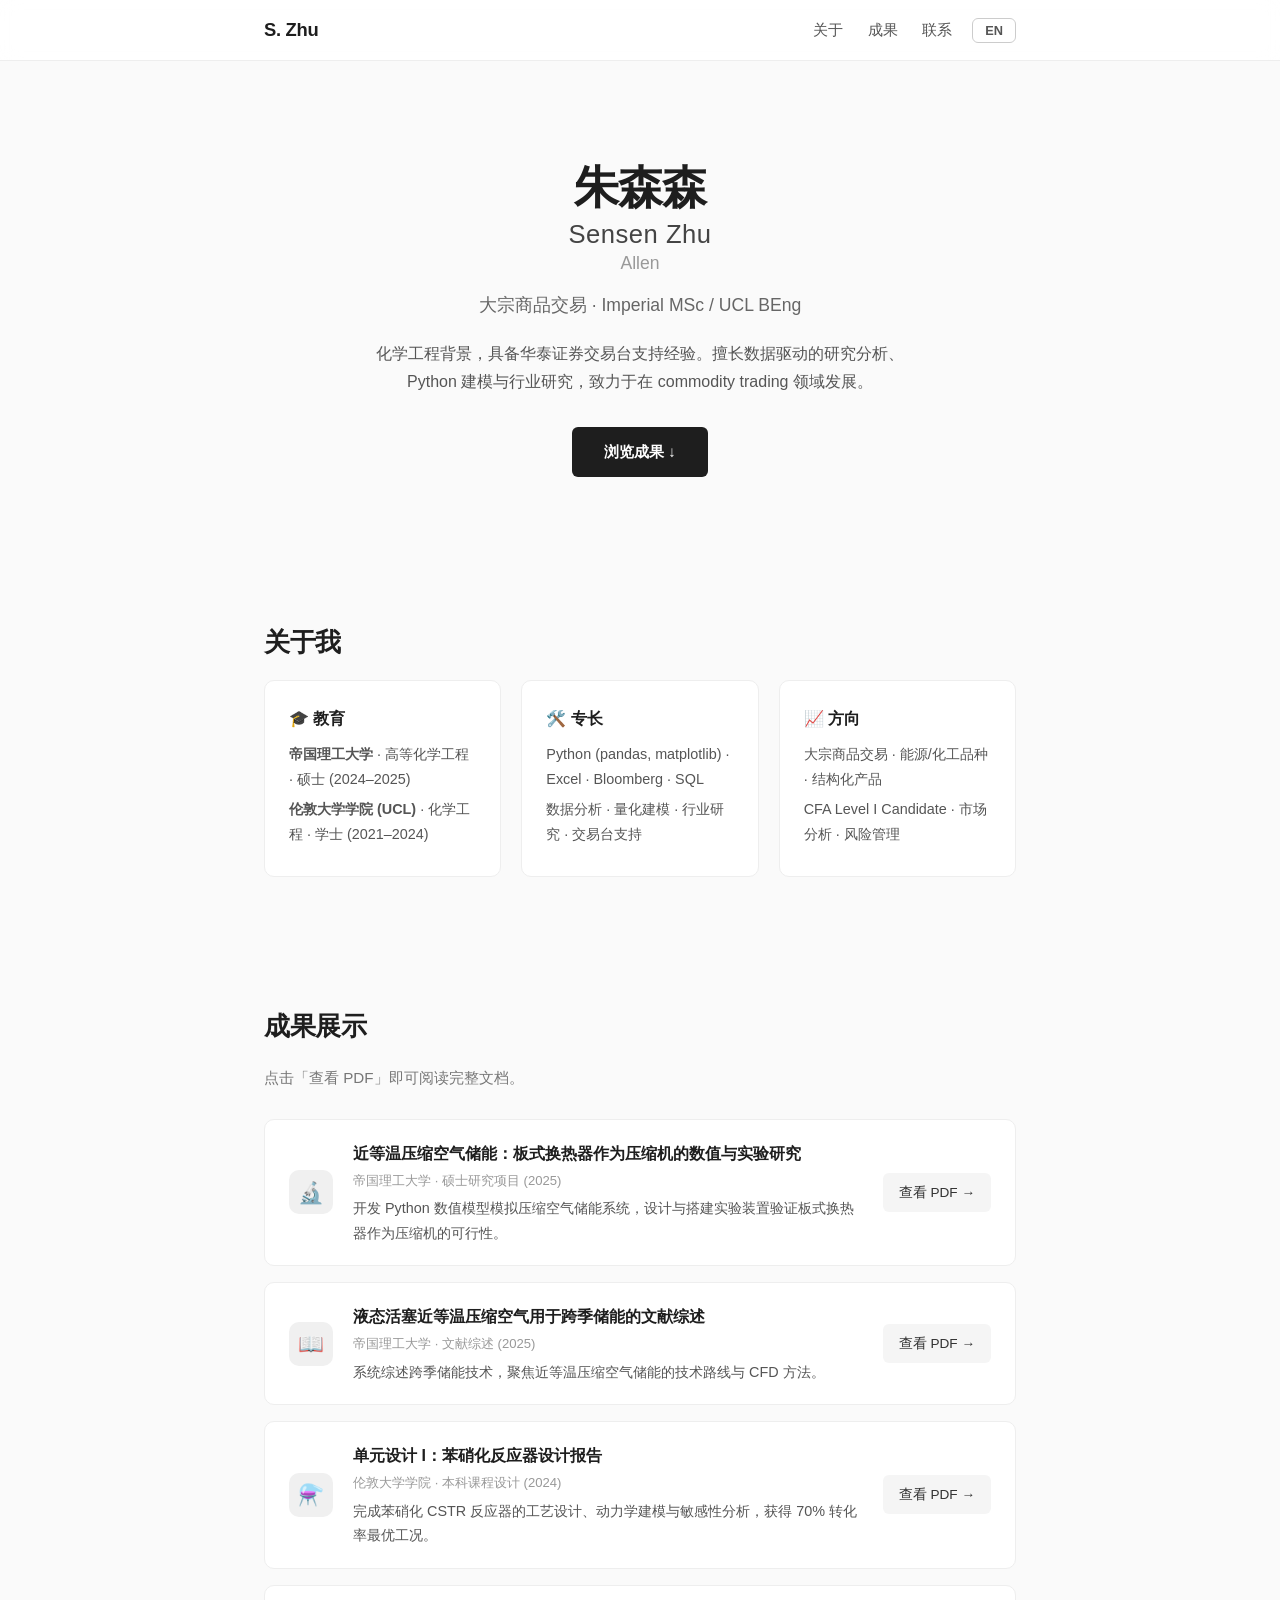
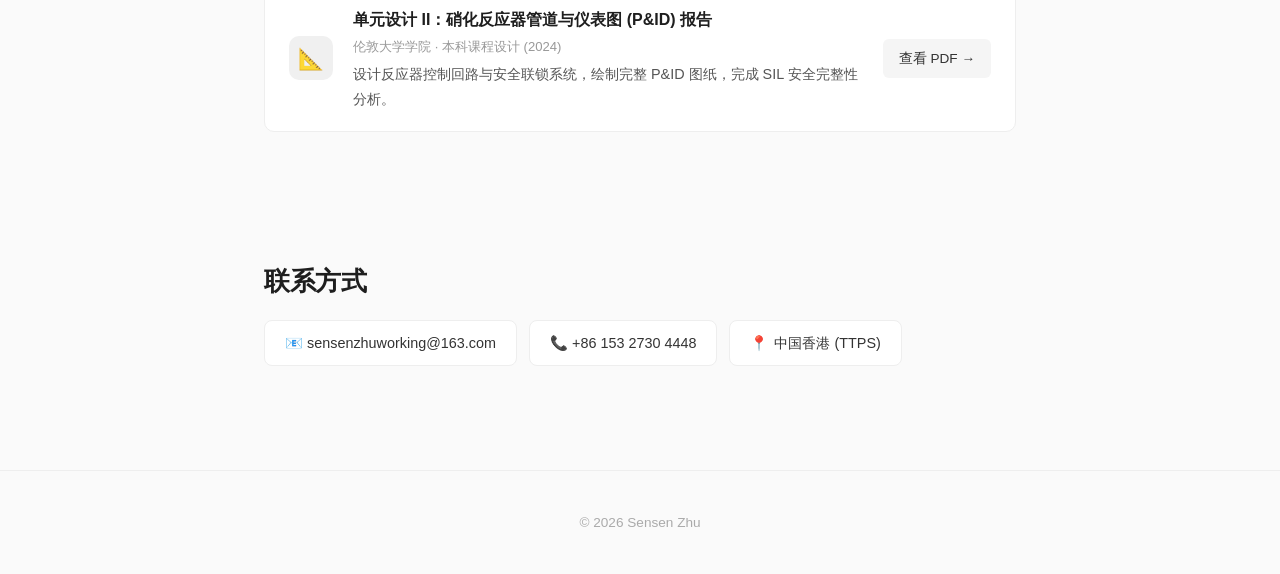
==== index.html @ 8068565d "Add files via upload" ====
<!DOCTYPE html>
<html lang="zh-CN">
<head>
    <meta charset="UTF-8">
    <meta name="viewport" content="width=device-width, initial-scale=1.0">
    <title>朱森森 · Sensen Zhu · Allen</title>
    <link rel="stylesheet" href="css/style.css">
</head>
<body>

    <!-- ====== Header ====== -->
    <header>
        <div class="container header-inner">
            <span class="logo">S. Zhu</span>
            <div class="header-right">
                <nav>
                    <a href="#about" data-i18n="nav.about">关于</a>
                    <a href="#works" data-i18n="nav.works">成果</a>
                    <a href="#contact" data-i18n="nav.contact">联系</a>
                </nav>
                <button id="lang-toggle" class="lang-btn">EN</button>
            </div>
        </div>
    </header>

    <main class="container">

        <!-- ====== Hero ====== -->
        <section class="hero">
            <div class="hero-text">
                <h1 class="hero-name">
                    <span class="name-zh">朱森森</span>
                    <span class="name-en">Sensen Zhu</span>
                    <span class="name-alt">Allen</span>
                </h1>
                <p class="subtitle" data-i18n="hero.subtitle">大宗商品交易 · Imperial MSc / UCL BEng</p>
                <p class="desc" data-i18n="hero.desc">
                    化学工程背景，具备华泰证券交易台支持经验。擅长数据分析、Python 建模与行业研究，
                    致力于在 commodity trading 领域发展。
                </p>
                <a href="#works" class="btn" data-i18n="hero.cta">浏览成果 ↓</a>
            </div>
        </section>

        <!-- ====== About ====== -->
        <section id="about" class="section">
            <h2 data-i18n="about.title">关于我</h2>
            <div class="about-grid">
                <div class="about-card">
                    <h3>🎓 <span data-i18n="about.edu.title">教育</span></h3>
                    <p data-i18n="about.edu.msc"><strong>帝国理工大学</strong> · 高等化学工程 · 硕士 (2024–2025)</p>
                    <p data-i18n="about.edu.beng"><strong>伦敦大学学院 (UCL)</strong> · 化学工程 · 学士 (2021–2024)</p>
                </div>
                <div class="about-card">
                    <h3>🛠️ <span data-i18n="about.skills.title">专长</span></h3>
                    <p data-i18n="about.skills.tech">Python · MATLAB · ASPEN · gPROMS · CFD</p>
                    <p data-i18n="about.skills.field">化工流程建模 · 储能系统 · 工艺优化 · 数据分析</p>
                </div>
                <div class="about-card">
                    <h3>📈 <span data-i18n="about.interests.title">方向</span></h3>
                    <p data-i18n="about.interests.eng">过程工程 · 能源系统 · 技术经济分析</p>
                    <p data-i18n="about.interests.fin">CFA Level I Candidate · 行业研究与估值</p>
                </div>
            </div>
        </section>

        <!-- ====== Works ====== -->
        <section id="works" class="section">
            <h2 data-i18n="works.title">成果展示</h2>
            <p class="section-desc" data-i18n="works.desc">点击「查看 PDF」即可阅读完整文档。</p>
            <div class="works-list" id="works-list"></div>
        </section>

        <!-- ====== Contact ====== -->
        <section id="contact" class="section">
            <h2 data-i18n="contact.title">联系方式</h2>
            <div class="contact-links">
                <a href="mailto:sensenzhuworking@163.com" class="contact-item">📧 sensenzhuworking@163.com</a>
                <a href="tel:+8615327304448" class="contact-item">📞 +86 153 2730 4448</a>
                <a href="#" class="contact-item">📍 <span data-i18n="contact.location">中国香港 (TTPS)</span></a>
            </div>
        </section>

    </main>

    <footer>
        <div class="container">
            <p>&copy; 2026 Sensen Zhu</p>
        </div>
    </footer>

    <script src="js/i18n.js"></script>
    <script src="js/data.js"></script>
</body>
</html>
---- css/style.css ----
/* ====== Reset & Base ====== */
*, *::before, *::after {
    margin: 0;
    padding: 0;
    box-sizing: border-box;
}

html {
    scroll-behavior: smooth;
}

body {
    font-family: -apple-system, BlinkMacSystemFont, "Segoe UI", Roboto, "Helvetica Neue", Arial, "Noto Sans SC", sans-serif;
    color: #1e1e1e;
    background: #fafafa;
    line-height: 1.7;
}

.container {
    max-width: 800px;
    margin: 0 auto;
    padding: 0 24px;
}

/* ====== Header ====== */
header {
    position: sticky;
    top: 0;
    z-index: 100;
    background: rgba(255,255,255,0.85);
    backdrop-filter: blur(10px);
    -webkit-backdrop-filter: blur(10px);
    border-bottom: 1px solid #eee;
}

.header-inner {
    display: flex;
    align-items: center;
    justify-content: space-between;
    height: 60px;
}

.logo {
    font-weight: 700;
    font-size: 1.15rem;
    letter-spacing: -0.3px;
}

.header-right {
    display: flex;
    align-items: center;
    gap: 20px;
}

nav a {
    text-decoration: none;
    color: #555;
    font-size: 0.95rem;
    transition: color 0.2s;
}

nav a + a {
    margin-left: 20px;
}

nav a:hover {
    color: #000;
}

/* ====== Lang Toggle ====== */
.lang-btn {
    background: none;
    border: 1.5px solid #ccc;
    border-radius: 6px;
    padding: 4px 12px;
    font-size: 0.8rem;
    font-weight: 600;
    color: #555;
    cursor: pointer;
    transition: all 0.2s;
    font-family: inherit;
}

.lang-btn:hover {
    border-color: #888;
    color: #000;
    background: #f0f0f0;
}

/* ====== Hero ====== */
.hero {
    padding: 100px 0 80px;
    text-align: center;
}

.hero-name {
    display: flex;
    flex-direction: column;
    align-items: center;
    gap: 4px;
    margin-bottom: 16px;
}

.name-zh {
    font-size: 2.8rem;
    font-weight: 800;
    letter-spacing: -1px;
    line-height: 1.2;
}

.name-en {
    font-size: 1.6rem;
    font-weight: 500;
    color: #444;
    letter-spacing: 0.5px;
    line-height: 1.2;
}

.name-alt {
    font-size: 1.1rem;
    font-weight: 400;
    color: #999;
    line-height: 1.2;
}

.hero .subtitle {
    font-size: 1.1rem;
    color: #666;
    margin-bottom: 20px;
}

.hero .desc {
    max-width: 540px;
    margin: 0 auto 32px;
    color: #555;
    font-size: 1rem;
}

.btn {
    display: inline-block;
    padding: 12px 32px;
    background: #1e1e1e;
    color: #fff;
    text-decoration: none;
    border-radius: 6px;
    font-weight: 600;
    font-size: 0.95rem;
    transition: background 0.2s, transform 0.15s;
}

.btn:hover {
    background: #333;
    transform: translateY(-2px);
}

/* ====== Section ====== */
.section {
    padding: 64px 0;
}

.section h2 {
    font-size: 1.6rem;
    font-weight: 700;
    margin-bottom: 16px;
    letter-spacing: -0.5px;
}

.section-desc {
    color: #777;
    font-size: 0.95rem;
    margin-bottom: 28px;
}

/* ====== About Grid ====== */
.about-grid {
    display: grid;
    grid-template-columns: 1fr 1fr 1fr;
    gap: 20px;
}

.about-card {
    background: #fff;
    border: 1px solid #eee;
    border-radius: 10px;
    padding: 24px;
    transition: box-shadow 0.2s;
}

.about-card:hover {
    box-shadow: 0 4px 20px rgba(0,0,0,0.06);
}

.about-card h3 {
    font-size: 1rem;
    margin-bottom: 10px;
}

.about-card p {
    font-size: 0.9rem;
    color: #555;
    margin-bottom: 6px;
}

/* ====== Works List ====== */
.works-list {
    display: flex;
    flex-direction: column;
    gap: 16px;
}

.work-item {
    display: flex;
    align-items: center;
    gap: 20px;
    background: #fff;
    border: 1px solid #eee;
    border-radius: 10px;
    padding: 20px 24px;
    transition: box-shadow 0.2s;
}

.work-item:hover {
    box-shadow: 0 4px 20px rgba(0,0,0,0.06);
}

.work-icon {
    flex-shrink: 0;
    width: 44px;
    height: 44px;
    background: #f0f0f0;
    border-radius: 10px;
    display: flex;
    align-items: center;
    justify-content: center;
    font-size: 1.3rem;
}

.work-body {
    flex: 1;
    min-width: 0;
}

.work-body h3 {
    font-size: 1rem;
    font-weight: 600;
    margin-bottom: 3px;
}

.work-body .work-meta {
    font-size: 0.82rem;
    color: #999;
}

.work-body .work-desc {
    font-size: 0.9rem;
    color: #555;
    margin-top: 4px;
}

.work-link {
    flex-shrink: 0;
    padding: 8px 16px;
    background: #f5f5f5;
    border-radius: 6px;
    text-decoration: none;
    font-size: 0.85rem;
    font-weight: 500;
    color: #333;
    transition: background 0.2s;
}

.work-link:hover {
    background: #e0e0e0;
}

/* ====== Contact ====== */
.contact-links {
    display: flex;
    flex-wrap: wrap;
    gap: 12px;
}

.contact-item {
    display: inline-flex;
    align-items: center;
    gap: 6px;
    padding: 10px 20px;
    background: #fff;
    border: 1px solid #eee;
    border-radius: 8px;
    text-decoration: none;
    color: #333;
    font-size: 0.9rem;
    transition: box-shadow 0.2s;
}

.contact-item:hover {
    box-shadow: 0 4px 12px rgba(0,0,0,0.06);
}

/* ====== Footer ====== */
footer {
    text-align: center;
    padding: 40px 0;
    color: #aaa;
    font-size: 0.85rem;
    border-top: 1px solid #eee;
    margin-top: 40px;
}

/* ====== Responsive ====== */
@media (max-width: 640px) {
    .name-zh { font-size: 2rem; }
    .name-en { font-size: 1.3rem; }
    .about-grid { grid-template-columns: 1fr; }
    .work-item { flex-wrap: wrap; }
    .work-link { width: 100%; text-align: center; }
    nav a { font-size: 0.85rem; }
    nav a + a { margin-left: 12px; }
    .header-right { gap: 10px; }
}
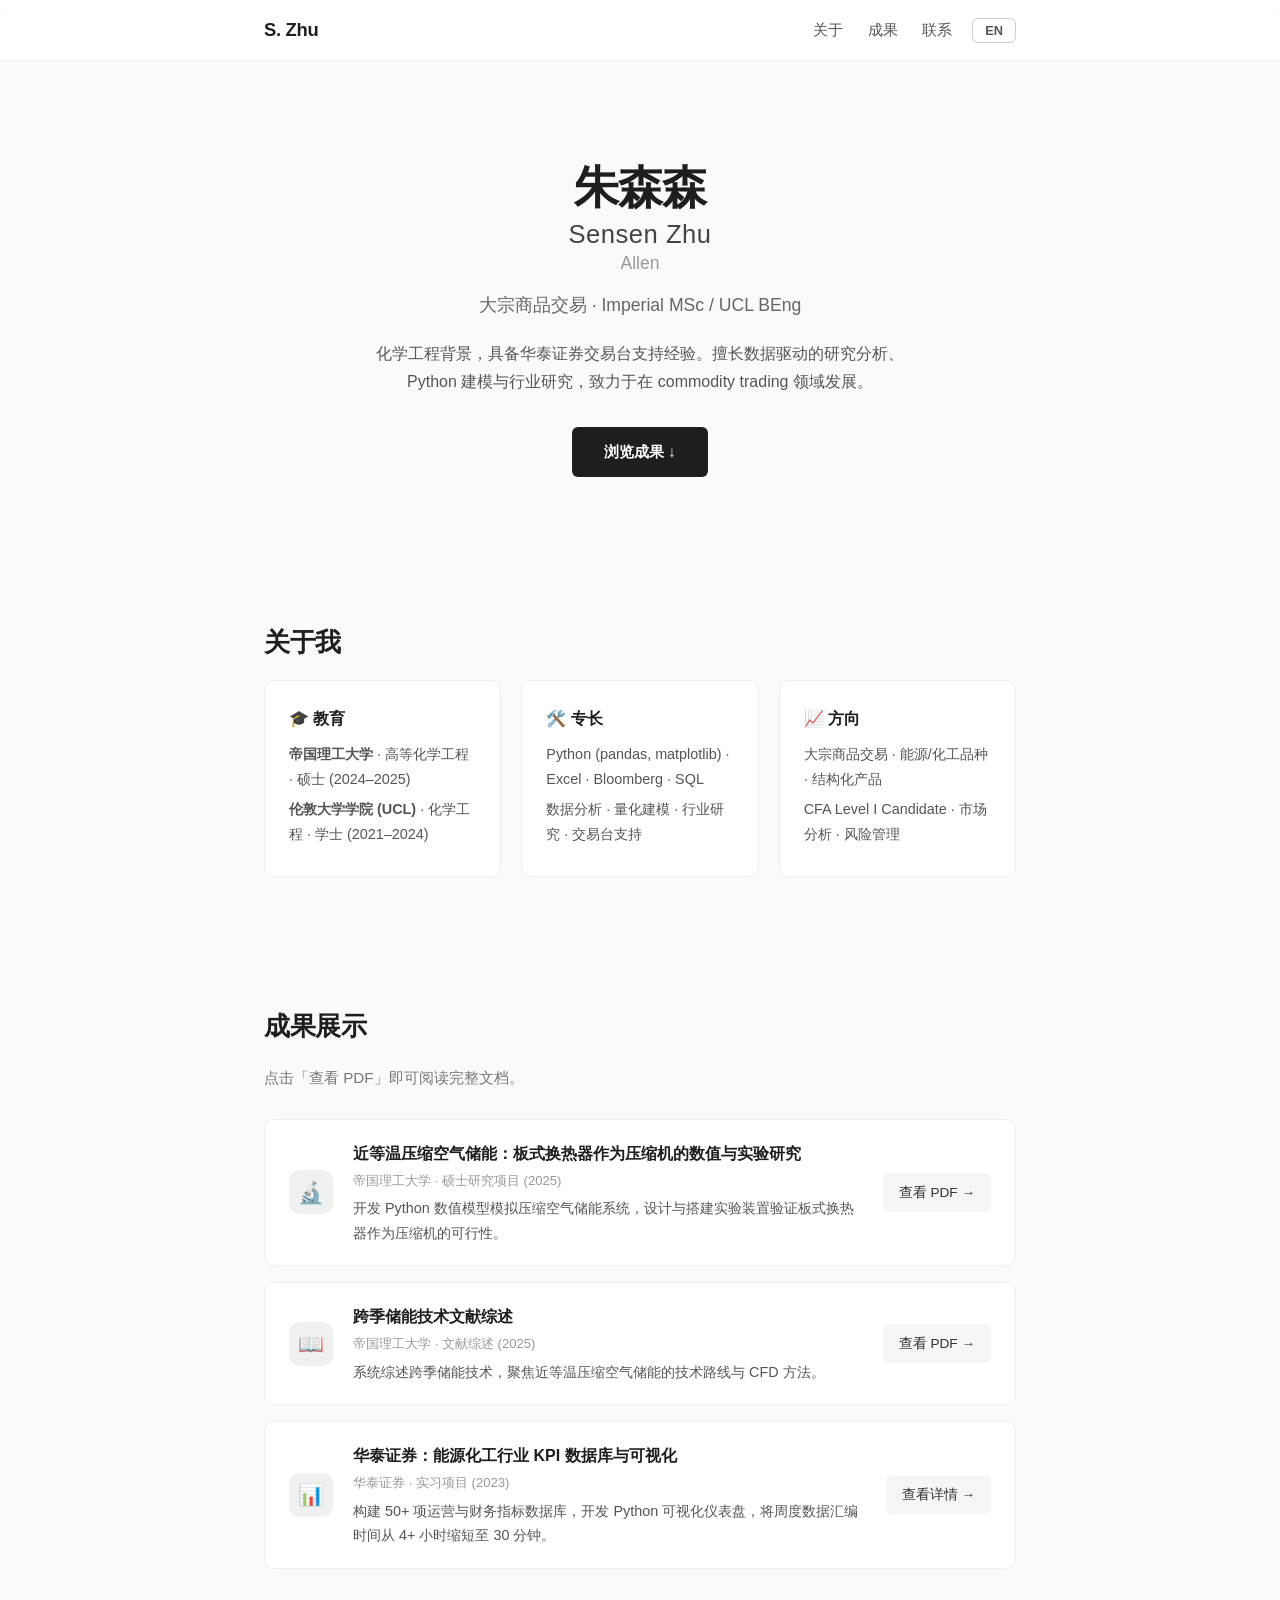
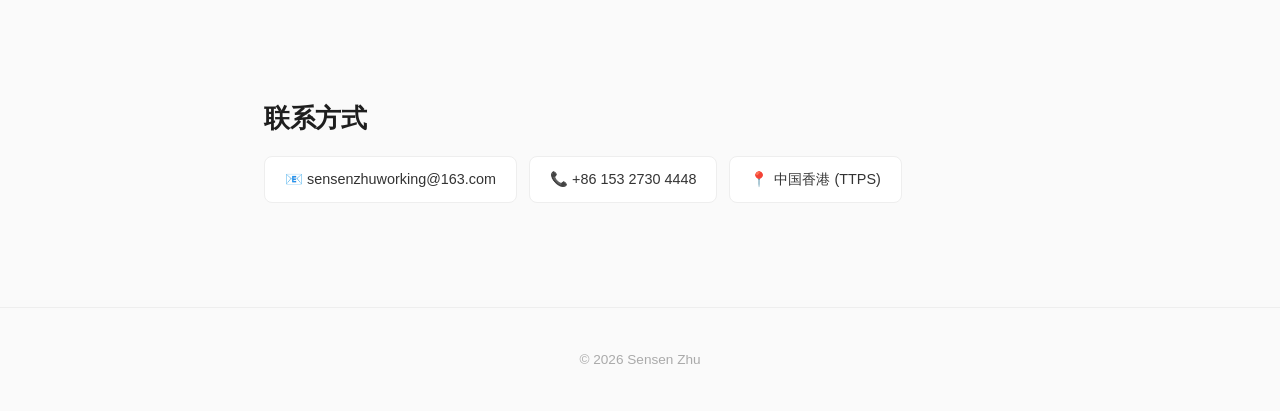
==== commit 881aa6d5: "Add files via upload" ====
--- a/index.html
+++ b/index.html
@@ -89,6 +89,7 @@
         </div>
     </footer>
 
+    <script src="js/config.js"></script>
     <script src="js/i18n.js"></script>
     <script src="js/data.js"></script>
 </body>
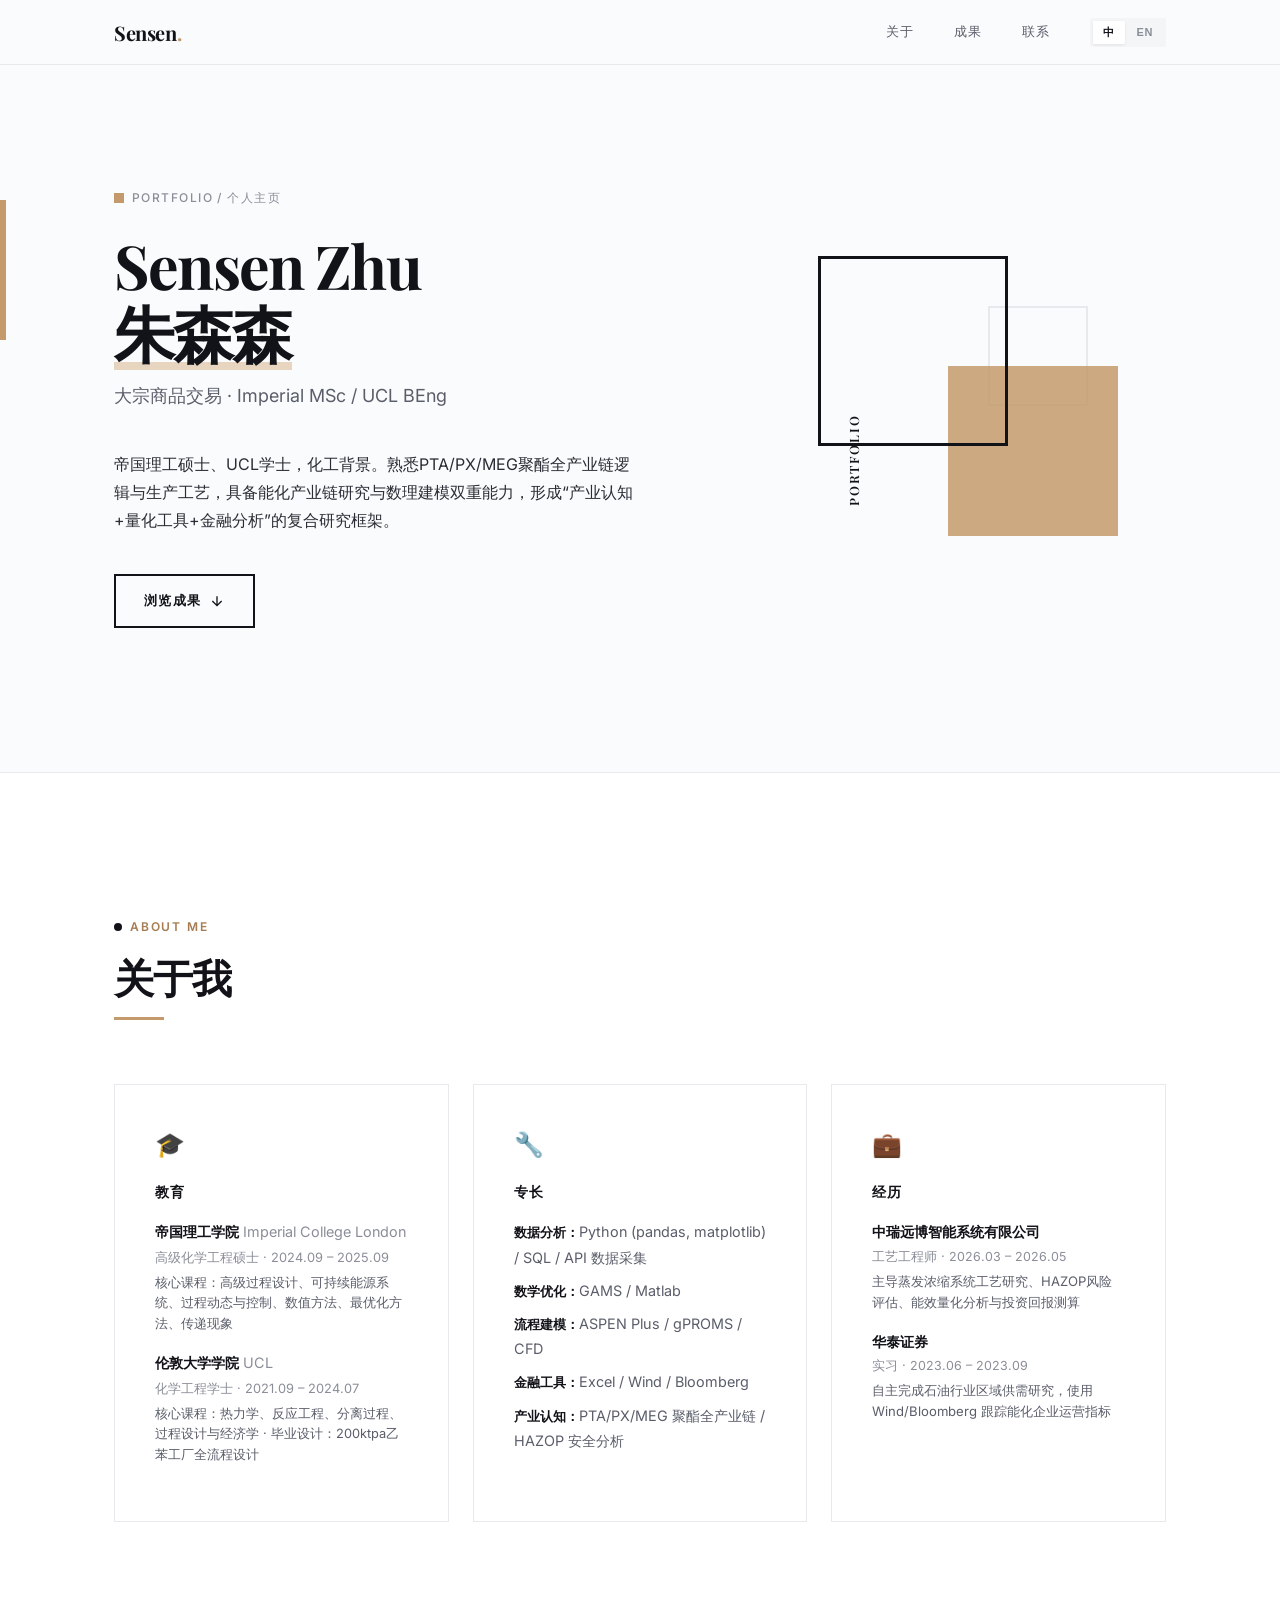
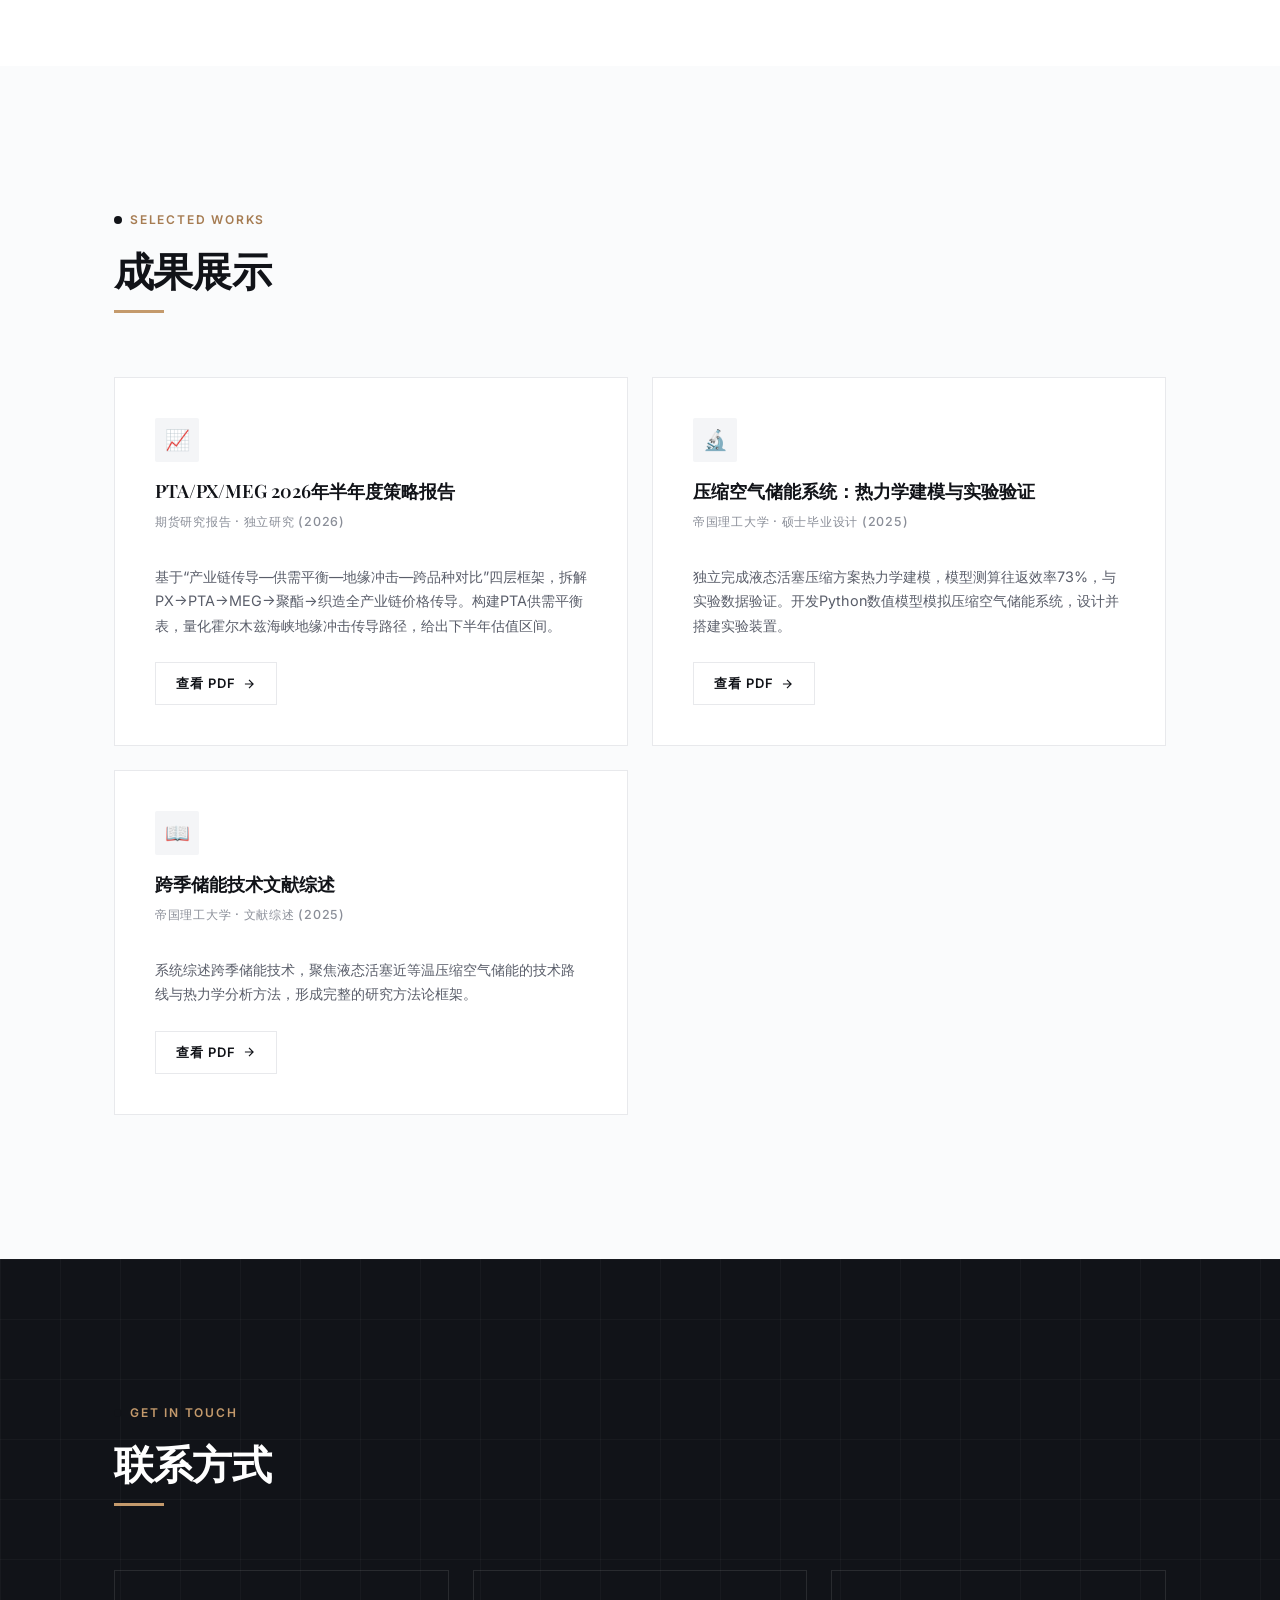
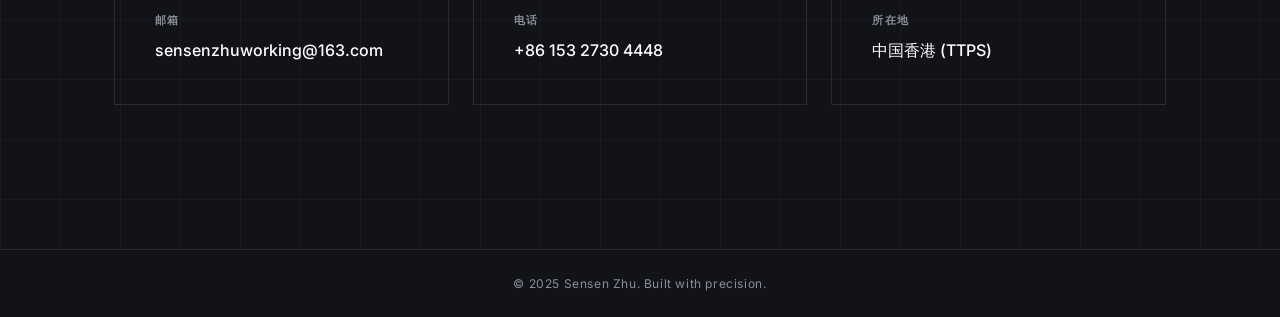
==== commit b4397219: "Add files via upload" ====
--- a/index.html
+++ b/index.html
@@ -1,96 +1,1379 @@
 <!DOCTYPE html>
 <html lang="zh-CN">
 <head>
-    <meta charset="UTF-8">
-    <meta name="viewport" content="width=device-width, initial-scale=1.0">
-    <title>朱森森 · Sensen Zhu · Allen</title>
-    <link rel="stylesheet" href="css/style.css">
+  <meta charset="UTF-8">
+  <meta name="viewport" content="width=device-width, initial-scale=1.0">
+  <title>Sensen Zhu — Personal Portfolio</title>
+  <link rel="preconnect" href="https://fonts.googleapis.com">
+  <link href="https://fonts.googleapis.com/css2?family=Inter:wght@300;400;500;600;700&family=Playfair+Display:wght@600;700&display=swap" rel="stylesheet">
+  <style>
+    /* ============================================
+       BAUHAUS DESIGN SYSTEM
+       ============================================ */
+    :root {
+      --ink:        #111318;
+      --ink-soft:   #2a2d35;
+      --ink-muted:  #5a5e6a;
+      --stone:      #8a8e98;
+      --mist:       #e8e9ec;
+      --cloud:      #f4f5f7;
+      --paper:      #fafbfc;
+      --white:      #ffffff;
+      --accent:     #c49a6c;
+      --accent-dark:#a67c52;
+      --accent-light:#e8d5c0;
+      --success:    #4a7c59;
+
+      --font-body:  'Inter', -apple-system, BlinkMacSystemFont, sans-serif;
+      --font-display: 'Playfair Display', Georgia, serif;
+
+      --space-xs:   0.5rem;
+      --space-sm:   1rem;
+      --space-md:   1.5rem;
+      --space-lg:   2.5rem;
+      --space-xl:   4rem;
+      --space-2xl:  6rem;
+      --space-3xl:  9rem;
+
+      --radius:     2px;
+      --radius-sm:  1px;
+      --max-width:  1100px;
+    }
+
+    * { margin: 0; padding: 0; box-sizing: border-box; }
+
+    html {
+      scroll-behavior: smooth;
+      font-size: 16px;
+    }
+
+    body {
+      font-family: var(--font-body);
+      background: var(--paper);
+      color: var(--ink);
+      line-height: 1.65;
+      -webkit-font-smoothing: antialiased;
+      overflow-x: hidden;
+    }
+
+    ::selection {
+      background: var(--accent-light);
+      color: var(--ink);
+    }
+
+    .geo-square {
+      width: 10px; height: 10px;
+      background: var(--accent);
+      display: inline-block;
+    }
+    .geo-circle {
+      width: 8px; height: 8px;
+      border-radius: 50%;
+      background: var(--ink);
+      display: inline-block;
+    }
+
+    .container {
+      max-width: var(--max-width);
+      margin: 0 auto;
+      padding: 0 var(--space-md);
+    }
+
+    /* ============================================
+       HEADER / NAV
+       ============================================ */
+    header {
+      position: fixed;
+      top: 0; left: 0; right: 0;
+      z-index: 1000;
+      background: rgba(250, 251, 252, 0.92);
+      backdrop-filter: blur(12px);
+      -webkit-backdrop-filter: blur(12px);
+      border-bottom: 1px solid var(--mist);
+      transition: all 0.3s ease;
+    }
+
+    .nav-inner {
+      display: flex;
+      align-items: center;
+      justify-content: space-between;
+      height: 64px;
+    }
+
+    .nav-logo {
+      font-family: var(--font-display);
+      font-size: 1.25rem;
+      font-weight: 700;
+      color: var(--ink);
+      text-decoration: none;
+      letter-spacing: -0.02em;
+    }
+    .nav-logo span { color: var(--accent); }
+
+    .nav-links {
+      display: flex;
+      align-items: center;
+      gap: var(--space-lg);
+    }
+
+    .nav-link {
+      font-size: 0.8125rem;
+      font-weight: 500;
+      color: var(--ink-muted);
+      text-decoration: none;
+      text-transform: uppercase;
+      letter-spacing: 0.08em;
+      transition: color 0.2s;
+      position: relative;
+    }
+    .nav-link:hover { color: var(--ink); }
+    .nav-link::after {
+      content: '';
+      position: absolute;
+      bottom: -4px; left: 0;
+      width: 0; height: 2px;
+      background: var(--accent);
+      transition: width 0.25s ease;
+    }
+    .nav-link:hover::after { width: 100%; }
+
+    .lang-toggle {
+      display: flex;
+      gap: 2px;
+      background: var(--cloud);
+      padding: 3px;
+      border-radius: var(--radius);
+    }
+    .lang-btn {
+      font-size: 0.6875rem;
+      font-weight: 600;
+      padding: 4px 10px;
+      border: none;
+      background: transparent;
+      color: var(--stone);
+      cursor: pointer;
+      text-transform: uppercase;
+      letter-spacing: 0.05em;
+      transition: all 0.2s;
+      border-radius: var(--radius-sm);
+    }
+    .lang-btn.active {
+      background: var(--white);
+      color: var(--ink);
+      box-shadow: 0 1px 3px rgba(0,0,0,0.08);
+    }
+
+    /* ============================================
+       HERO
+       ============================================ */
+    .hero {
+      padding: calc(var(--space-3xl) + 40px) 0 var(--space-3xl);
+      position: relative;
+      overflow: hidden;
+    }
+    .hero-accent-bar {
+      position: absolute;
+      left: 0; top: 200px;
+      width: 6px; height: 140px;
+      background: var(--accent);
+    }
+    .hero-inner {
+      display: grid;
+      grid-template-columns: 1.2fr 0.8fr;
+      gap: var(--space-xl);
+      align-items: center;
+    }
+    .hero-left { position: relative; z-index: 2; }
+    .hero-tag {
+      display: inline-flex;
+      align-items: center;
+      gap: var(--space-xs);
+      font-size: 0.75rem;
+      font-weight: 500;
+      color: var(--stone);
+      text-transform: uppercase;
+      letter-spacing: 0.12em;
+      margin-bottom: var(--space-md);
+    }
+    .hero-name {
+      font-family: var(--font-display);
+      font-size: clamp(2.5rem, 5vw, 3.8rem);
+      font-weight: 700;
+      line-height: 1.1;
+      color: var(--ink);
+      margin-bottom: var(--space-sm);
+      letter-spacing: -0.03em;
+    }
+    .hero-name .accent-underline {
+      position: relative;
+      display: inline-block;
+    }
+    .hero-name .accent-underline::after {
+      content: '';
+      position: absolute;
+      bottom: 2px; left: 0;
+      width: 100%; height: 8px;
+      background: var(--accent-light);
+      z-index: -1;
+    }
+    .hero-name .name-cn {
+      display: inline;
+    }
+    .hero-name .name-cn.hidden {
+      display: none;
+    }
+    .hero-subtitle {
+      font-size: 1.125rem;
+      font-weight: 400;
+      color: var(--ink-muted);
+      margin-bottom: var(--space-lg);
+      line-height: 1.6;
+    }
+    .hero-desc {
+      font-size: 1rem;
+      color: var(--ink-soft);
+      max-width: 520px;
+      margin-bottom: var(--space-lg);
+      line-height: 1.75;
+    }
+    .hero-cta {
+      display: inline-flex;
+      align-items: center;
+      gap: var(--space-xs);
+      font-size: 0.8125rem;
+      font-weight: 600;
+      color: var(--ink);
+      text-decoration: none;
+      text-transform: uppercase;
+      letter-spacing: 0.1em;
+      padding: 14px 28px;
+      border: 2px solid var(--ink);
+      transition: all 0.25s ease;
+    }
+    .hero-cta:hover {
+      background: var(--ink);
+      color: var(--white);
+    }
+    .hero-cta svg {
+      width: 16px; height: 16px;
+      transition: transform 0.25s;
+    }
+    .hero-cta:hover svg { transform: translateY(3px); }
+
+    .hero-right {
+      position: relative;
+      display: flex;
+      justify-content: center;
+      align-items: center;
+    }
+    .hero-visual {
+      position: relative;
+      width: 300px; height: 300px;
+    }
+    .hero-visual .geo-box-1 {
+      position: absolute;
+      top: 0; left: 0;
+      width: 190px; height: 190px;
+      border: 3px solid var(--ink);
+      z-index: 2;
+    }
+    .hero-visual .geo-box-2 {
+      position: absolute;
+      bottom: 20px; right: 0;
+      width: 170px; height: 170px;
+      background: var(--accent);
+      opacity: 0.85;
+      z-index: 1;
+    }
+    .hero-visual .geo-box-3 {
+      position: absolute;
+      top: 50px; right: 30px;
+      width: 100px; height: 100px;
+      border: 2px solid var(--mist);
+      z-index: 0;
+    }
+    .hero-visual .geo-text {
+      position: absolute;
+      bottom: 50px; left: 25px;
+      font-family: var(--font-display);
+      font-size: 0.8rem;
+      font-weight: 600;
+      color: var(--ink);
+      text-transform: uppercase;
+      letter-spacing: 0.15em;
+      z-index: 3;
+      writing-mode: vertical-rl;
+      transform: rotate(180deg);
+    }
+
+    /* ============================================
+       SECTION HEADERS
+       ============================================ */
+    .section-header { margin-bottom: var(--space-xl); }
+    .section-label {
+      display: flex;
+      align-items: center;
+      gap: var(--space-xs);
+      font-size: 0.75rem;
+      font-weight: 600;
+      color: var(--accent-dark);
+      text-transform: uppercase;
+      letter-spacing: 0.15em;
+      margin-bottom: var(--space-sm);
+    }
+    .section-title {
+      font-family: var(--font-display);
+      font-size: clamp(1.75rem, 3.5vw, 2.5rem);
+      font-weight: 700;
+      color: var(--ink);
+      line-height: 1.2;
+      letter-spacing: -0.02em;
+    }
+    .section-line {
+      width: 50px; height: 3px;
+      background: var(--accent);
+      margin-top: var(--space-sm);
+    }
+
+    /* ============================================
+       ABOUT SECTION
+       ============================================ */
+    .about {
+      padding: var(--space-3xl) 0;
+      background: var(--white);
+      border-top: 1px solid var(--mist);
+    }
+    .about-grid {
+      display: grid;
+      grid-template-columns: repeat(3, 1fr);
+      gap: var(--space-md);
+    }
+    .about-card {
+      padding: var(--space-lg);
+      border: 1px solid var(--mist);
+      transition: all 0.3s ease;
+      position: relative;
+      background: var(--white);
+    }
+    .about-card::before {
+      content: '';
+      position: absolute;
+      top: 0; left: 0;
+      width: 4px; height: 0;
+      background: var(--accent);
+      transition: height 0.3s ease;
+    }
+    .about-card:hover::before { height: 100%; }
+    .about-card:hover {
+      border-color: var(--stone);
+      box-shadow: 0 8px 30px rgba(0,0,0,0.06);
+    }
+    .about-card-icon {
+      font-size: 1.5rem;
+      margin-bottom: var(--space-sm);
+      display: block;
+    }
+    .about-card-title {
+      font-size: 0.875rem;
+      font-weight: 600;
+      color: var(--ink);
+      text-transform: uppercase;
+      letter-spacing: 0.08em;
+      margin-bottom: var(--space-sm);
+    }
+    .about-card-content {
+      font-size: 0.9rem;
+      color: var(--ink-soft);
+      line-height: 1.75;
+    }
+    .about-card-content .edu-item {
+      margin-bottom: var(--space-sm);
+    }
+    .about-card-content .edu-school {
+      font-weight: 600;
+      color: var(--ink);
+    }
+    .about-card-content .edu-en {
+      color: var(--stone);
+      font-weight: 400;
+    }
+    .about-card-content .edu-meta {
+      font-size: 0.8rem;
+      color: var(--stone);
+      margin-top: 2px;
+    }
+    .about-card-content .edu-courses {
+      font-size: 0.8rem;
+      color: var(--ink-muted);
+      margin-top: 4px;
+      line-height: 1.6;
+    }
+    .about-card-content .skill-group {
+      margin-bottom: var(--space-xs);
+    }
+    .about-card-content .skill-label {
+      font-weight: 600;
+      color: var(--ink);
+      font-size: 0.82rem;
+    }
+    .about-card-content .skill-items {
+      color: var(--ink-muted);
+    }
+    .about-card-content .exp-item {
+      margin-bottom: var(--space-sm);
+    }
+    .about-card-content .exp-company {
+      font-weight: 600;
+      color: var(--ink);
+    }
+    .about-card-content .exp-role {
+      color: var(--stone);
+      font-size: 0.82rem;
+    }
+    .about-card-content .exp-date {
+      font-size: 0.78rem;
+      color: var(--stone);
+    }
+    .about-card-content .exp-desc {
+      font-size: 0.82rem;
+      color: var(--ink-muted);
+      margin-top: 3px;
+      line-height: 1.6;
+    }
+
+    /* ============================================
+       WORKS SECTION
+       ============================================ */
+    .works {
+      padding: var(--space-3xl) 0;
+      background: var(--paper);
+    }
+    .works-grid {
+      display: grid;
+      grid-template-columns: repeat(2, 1fr);
+      gap: var(--space-md);
+    }
+    .work-card {
+      display: flex;
+      flex-direction: column;
+      border: 1px solid var(--mist);
+      background: var(--white);
+      transition: all 0.3s ease;
+      position: relative;
+      overflow: hidden;
+    }
+    .work-card::after {
+      content: '';
+      position: absolute;
+      bottom: 0; left: 0;
+      width: 0; height: 3px;
+      background: var(--accent);
+      transition: width 0.4s ease;
+    }
+    .work-card:hover::after { width: 100%; }
+    .work-card:hover {
+      box-shadow: 0 12px 40px rgba(0,0,0,0.08);
+      transform: translateY(-2px);
+    }
+    .work-card-header {
+      padding: var(--space-lg) var(--space-lg) var(--space-sm);
+    }
+    .work-card-icon {
+      width: 44px; height: 44px;
+      display: flex;
+      align-items: center;
+      justify-content: center;
+      background: var(--cloud);
+      border-radius: var(--radius);
+      font-size: 1.25rem;
+      margin-bottom: var(--space-sm);
+    }
+    .work-card-title {
+      font-family: var(--font-display);
+      font-size: 1.15rem;
+      font-weight: 600;
+      color: var(--ink);
+      line-height: 1.4;
+      margin-bottom: var(--space-xs);
+    }
+    .work-card-meta {
+      font-size: 0.78rem;
+      font-weight: 500;
+      color: var(--stone);
+      text-transform: uppercase;
+      letter-spacing: 0.06em;
+      margin-bottom: var(--space-sm);
+    }
+    .work-card-desc {
+      font-size: 0.9rem;
+      color: var(--ink-muted);
+      line-height: 1.7;
+      padding: 0 var(--space-lg);
+      flex: 1;
+    }
+    .work-card-footer {
+      padding: var(--space-md) var(--space-lg) var(--space-lg);
+    }
+    .work-card-link {
+      display: inline-flex;
+      align-items: center;
+      gap: 6px;
+      font-size: 0.8125rem;
+      font-weight: 600;
+      color: var(--ink);
+      text-decoration: none;
+      text-transform: uppercase;
+      letter-spacing: 0.08em;
+      padding: 10px 20px;
+      border: 1.5px solid var(--mist);
+      transition: all 0.25s ease;
+    }
+    .work-card-link:hover {
+      background: var(--ink);
+      color: var(--white);
+      border-color: var(--ink);
+    }
+    .work-card-link svg {
+      width: 14px; height: 14px;
+      transition: transform 0.2s;
+    }
+    .work-card-link:hover svg { transform: translateX(3px); }
+
+    /* ============================================
+       CONTACT
+       ============================================ */
+    .contact {
+      padding: var(--space-3xl) 0;
+      background: var(--ink);
+      color: var(--white);
+      position: relative;
+      overflow: hidden;
+    }
+    .contact-grid-bg {
+      position: absolute;
+      top: 0; left: 0; right: 0; bottom: 0;
+      background-image:
+        linear-gradient(rgba(255,255,255,0.03) 1px, transparent 1px),
+        linear-gradient(90deg, rgba(255,255,255,0.03) 1px, transparent 1px);
+      background-size: 60px 60px;
+      pointer-events: none;
+    }
+    .contact-inner { position: relative; z-index: 2; }
+    .contact .section-label { color: var(--accent); }
+    .contact .section-title { color: var(--white); }
+    .contact .section-line { background: var(--accent); }
+    .contact-grid {
+      display: grid;
+      grid-template-columns: repeat(3, 1fr);
+      gap: var(--space-md);
+      margin-top: var(--space-xl);
+    }
+    .contact-item {
+      padding: var(--space-lg);
+      border: 1px solid rgba(255,255,255,0.1);
+      transition: all 0.25s ease;
+    }
+    .contact-item:hover {
+      border-color: rgba(255,255,255,0.25);
+      background: rgba(255,255,255,0.03);
+    }
+    .contact-item-label {
+      font-size: 0.6875rem;
+      font-weight: 600;
+      color: var(--stone);
+      text-transform: uppercase;
+      letter-spacing: 0.12em;
+      margin-bottom: var(--space-xs);
+    }
+    .contact-item-value {
+      font-size: 1rem;
+      font-weight: 500;
+      color: var(--white);
+      text-decoration: none;
+      transition: color 0.2s;
+      word-break: break-all;
+    }
+    .contact-item-value:hover { color: var(--accent); }
+
+    /* ============================================
+       FOOTER
+       ============================================ */
+    footer {
+      padding: var(--space-md) 0;
+      background: var(--ink);
+      border-top: 1px solid rgba(255,255,255,0.08);
+      text-align: center;
+    }
+    .footer-text {
+      font-size: 0.75rem;
+      color: var(--stone);
+      letter-spacing: 0.05em;
+    }
+
+    /* ============================================
+       MODE BAR
+       ============================================ */
+    .mode-bar {
+      background: var(--cloud);
+      border-bottom: 1px solid var(--mist);
+      padding: var(--space-xs) 0;
+    }
+    .mode-bar-inner {
+      display: flex;
+      align-items: center;
+      justify-content: center;
+      gap: var(--space-sm);
+      flex-wrap: wrap;
+    }
+    .mode-bar-label {
+      font-size: 0.6875rem;
+      font-weight: 500;
+      color: var(--stone);
+      text-transform: uppercase;
+      letter-spacing: 0.08em;
+    }
+    .mode-chip {
+      font-size: 0.75rem;
+      font-weight: 500;
+      padding: 5px 14px;
+      text-decoration: none;
+      color: var(--ink-muted);
+      border: 1px solid var(--mist);
+      transition: all 0.2s;
+      text-transform: uppercase;
+      letter-spacing: 0.05em;
+    }
+    .mode-chip:hover {
+      border-color: var(--stone);
+      color: var(--ink);
+    }
+    .mode-chip.active {
+      background: var(--ink);
+      color: var(--white);
+      border-color: var(--ink);
+    }
+
+    /* ============================================
+       ANIMATIONS
+       ============================================ */
+    @keyframes fadeInUp {
+      from { opacity: 0; transform: translateY(30px); }
+      to   { opacity: 1; transform: translateY(0); }
+    }
+    .animate {
+      opacity: 0;
+      animation: fadeInUp 0.7s ease forwards;
+    }
+    .delay-1 { animation-delay: 0.1s; }
+    .delay-2 { animation-delay: 0.2s; }
+    .delay-3 { animation-delay: 0.3s; }
+    .delay-4 { animation-delay: 0.4s; }
+
+    /* ============================================
+       RESPONSIVE
+       ============================================ */
+    @media (max-width: 900px) {
+      .hero-inner { grid-template-columns: 1fr; text-align: center; }
+      .hero-left { order: 2; }
+      .hero-right { order: 1; }
+      .hero-desc { margin: 0 auto var(--space-lg); }
+      .hero-accent-bar { display: none; }
+      .hero-visual { width: 260px; height: 260px; }
+      .about-grid { grid-template-columns: 1fr; }
+      .works-grid { grid-template-columns: 1fr; }
+      .contact-grid { grid-template-columns: 1fr; }
+    }
+    @media (max-width: 640px) {
+      .nav-links { gap: var(--space-sm); }
+      .nav-link { font-size: 0.6875rem; }
+      .hero { padding-top: calc(var(--space-2xl) + 40px); }
+      .hero-name { font-size: 2.25rem; }
+      .hero-visual { display: none; }
+    }
+  </style>
 </head>
 <body>
 
-    <!-- ====== Header ====== -->
-    <header>
-        <div class="container header-inner">
-            <span class="logo">S. Zhu</span>
-            <div class="header-right">
-                <nav>
-                    <a href="#about" data-i18n="nav.about">关于</a>
-                    <a href="#works" data-i18n="nav.works">成果</a>
-                    <a href="#contact" data-i18n="nav.contact">联系</a>
-                </nav>
-                <button id="lang-toggle" class="lang-btn">EN</button>
-            </div>
-        </div>
-    </header>
-
-    <main class="container">
-
-        <!-- ====== Hero ====== -->
-        <section class="hero">
-            <div class="hero-text">
-                <h1 class="hero-name">
-                    <span class="name-zh">朱森森</span>
-                    <span class="name-en">Sensen Zhu</span>
-                    <span class="name-alt">Allen</span>
-                </h1>
-                <p class="subtitle" data-i18n="hero.subtitle">大宗商品交易 · Imperial MSc / UCL BEng</p>
-                <p class="desc" data-i18n="hero.desc">
-                    化学工程背景，具备华泰证券交易台支持经验。擅长数据分析、Python 建模与行业研究，
-                    致力于在 commodity trading 领域发展。
-                </p>
-                <a href="#works" class="btn" data-i18n="hero.cta">浏览成果 ↓</a>
-            </div>
-        </section>
-
-        <!-- ====== About ====== -->
-        <section id="about" class="section">
-            <h2 data-i18n="about.title">关于我</h2>
-            <div class="about-grid">
-                <div class="about-card">
-                    <h3>🎓 <span data-i18n="about.edu.title">教育</span></h3>
-                    <p data-i18n="about.edu.msc"><strong>帝国理工大学</strong> · 高等化学工程 · 硕士 (2024–2025)</p>
-                    <p data-i18n="about.edu.beng"><strong>伦敦大学学院 (UCL)</strong> · 化学工程 · 学士 (2021–2024)</p>
-                </div>
-                <div class="about-card">
-                    <h3>🛠️ <span data-i18n="about.skills.title">专长</span></h3>
-                    <p data-i18n="about.skills.tech">Python · MATLAB · ASPEN · gPROMS · CFD</p>
-                    <p data-i18n="about.skills.field">化工流程建模 · 储能系统 · 工艺优化 · 数据分析</p>
-                </div>
-                <div class="about-card">
-                    <h3>📈 <span data-i18n="about.interests.title">方向</span></h3>
-                    <p data-i18n="about.interests.eng">过程工程 · 能源系统 · 技术经济分析</p>
-                    <p data-i18n="about.interests.fin">CFA Level I Candidate · 行业研究与估值</p>
-                </div>
-            </div>
-        </section>
-
-        <!-- ====== Works ====== -->
-        <section id="works" class="section">
-            <h2 data-i18n="works.title">成果展示</h2>
-            <p class="section-desc" data-i18n="works.desc">点击「查看 PDF」即可阅读完整文档。</p>
-            <div class="works-list" id="works-list"></div>
-        </section>
-
-        <!-- ====== Contact ====== -->
-        <section id="contact" class="section">
-            <h2 data-i18n="contact.title">联系方式</h2>
-            <div class="contact-links">
-                <a href="mailto:sensenzhuworking@163.com" class="contact-item">📧 sensenzhuworking@163.com</a>
-                <a href="tel:+8615327304448" class="contact-item">📞 +86 153 2730 4448</a>
-                <a href="#" class="contact-item">📍 <span data-i18n="contact.location">中国香港 (TTPS)</span></a>
-            </div>
-        </section>
-
-    </main>
-
-    <footer>
-        <div class="container">
-            <p>&copy; 2026 Sensen Zhu</p>
-        </div>
-    </footer>
-
-    <script src="js/config.js"></script>
-    <script src="js/i18n.js"></script>
-    <script src="js/data.js"></script>
+  <!-- ========== NAV ========== -->
+  <header>
+    <div class="container">
+      <div class="nav-inner">
+        <a href="#" class="nav-logo">Sensen<span>.</span></a>
+        <nav class="nav-links">
+          <a href="#about" class="nav-link" data-i18n="nav.about">关于</a>
+          <a href="#works" class="nav-link" data-i18n="nav.works">成果</a>
+          <a href="#contact" class="nav-link" data-i18n="nav.contact">联系</a>
+          <div class="lang-toggle">
+            <button class="lang-btn active" onclick="setLang('zh')">中</button>
+            <button class="lang-btn" onclick="setLang('en')">En</button>
+          </div>
+        </nav>
+      </div>
+    </div>
+  </header>
+
+  <!-- ========== MODE BAR ========== -->
+  <div id="modeBar" class="mode-bar" style="display:none;">
+    <div class="container">
+      <div class="mode-bar-inner">
+        <span class="mode-bar-label">Viewing:</span>
+        <a href="?" class="mode-chip" id="modeChipDefault">Trading</a>
+        <a href="?mode=engineering" class="mode-chip" id="modeChipEng">Engineering</a>
+        <a href="?mode=finance" class="mode-chip" id="modeChipFin">Finance</a>
+        <a href="?mode=consulting" class="mode-chip" id="modeChipCon">Consulting</a>
+      </div>
+    </div>
+  </div>
+
+  <!-- ========== HERO ========== -->
+  <section class="hero">
+    <div class="hero-accent-bar"></div>
+    <div class="container">
+      <div class="hero-inner">
+        <div class="hero-left animate delay-1">
+          <div class="hero-tag">
+            <span class="geo-square"></span>
+            <span data-i18n="hero.tag">Portfolio / 个人主页</span>
+          </div>
+          <h1 class="hero-name">
+            Sensen Zhu<br>
+            <span class="accent-underline name-cn" id="heroNameCn" data-i18n="hero.nameCn">朱森森</span>
+          </h1>
+          <p class="hero-subtitle" id="heroSubtitle">Commodity Trading &middot; Imperial MSc / UCL BEng</p>
+          <p class="hero-desc" id="heroDesc">Chemical engineer with hands-on trading desk experience...</p>
+          <a href="#works" class="hero-cta">
+            <span data-i18n="hero.cta">浏览成果</span>
+            <svg viewBox="0 0 24 24" fill="none" stroke="currentColor" stroke-width="2">
+              <path d="M12 5v14M5 12l7 7 7-7"/>
+            </svg>
+          </a>
+        </div>
+        <div class="hero-right animate delay-2">
+          <div class="hero-visual">
+            <div class="geo-box-1"></div>
+            <div class="geo-box-2"></div>
+            <div class="geo-box-3"></div>
+            <div class="geo-text" data-i18n="hero.visualText">Portfolio</div>
+          </div>
+        </div>
+      </div>
+    </div>
+  </section>
+
+  <!-- ========== ABOUT ========== -->
+  <section class="about" id="about">
+    <div class="container">
+      <div class="section-header animate delay-1">
+        <div class="section-label">
+          <span class="geo-circle"></span>
+          <span data-i18n="about.label">About Me</span>
+        </div>
+        <h2 class="section-title" data-i18n="about.title">关于我</h2>
+        <div class="section-line"></div>
+      </div>
+      <div class="about-grid">
+        <!-- 教育 -->
+        <div class="about-card animate delay-2">
+          <span class="about-card-icon">&#127891;</span>
+          <h3 class="about-card-title" data-i18n="about.edu.title">教育</h3>
+          <div class="about-card-content" id="aboutEdu">
+            <!-- injected by JS -->
+          </div>
+        </div>
+        <!-- 专长 -->
+        <div class="about-card animate delay-3">
+          <span class="about-card-icon">&#128295;</span>
+          <h3 class="about-card-title" data-i18n="about.skills.title">专长</h3>
+          <div class="about-card-content" id="aboutSkills">
+            <!-- injected by JS -->
+          </div>
+        </div>
+        <!-- 经历 -->
+        <div class="about-card animate delay-4">
+          <span class="about-card-icon">&#128188;</span>
+          <h3 class="about-card-title" data-i18n="about.exp.title">经历</h3>
+          <div class="about-card-content" id="aboutExp">
+            <!-- injected by JS -->
+          </div>
+        </div>
+      </div>
+    </div>
+  </section>
+
+  <!-- ========== WORKS ========== -->
+  <section class="works" id="works">
+    <div class="container">
+      <div class="section-header animate delay-1">
+        <div class="section-label">
+          <span class="geo-circle"></span>
+          <span data-i18n="works.label">Selected Works</span>
+        </div>
+        <h2 class="section-title" data-i18n="works.title">成果展示</h2>
+        <div class="section-line"></div>
+      </div>
+      <div class="works-grid" id="worksGrid">
+        <!-- injected by JS -->
+      </div>
+    </div>
+  </section>
+
+  <!-- ========== CONTACT ========== -->
+  <section class="contact" id="contact">
+    <div class="contact-grid-bg"></div>
+    <div class="container contact-inner">
+      <div class="section-header animate delay-1">
+        <div class="section-label">
+          <span class="geo-circle"></span>
+          <span data-i18n="contact.label">Get in Touch</span>
+        </div>
+        <h2 class="section-title" data-i18n="contact.title">联系方式</h2>
+        <div class="section-line"></div>
+      </div>
+      <div class="contact-grid">
+        <div class="contact-item animate delay-2">
+          <div class="contact-item-label" data-i18n="contact.email.label">邮箱</div>
+          <a href="mailto:sensenzhuworking@163.com" class="contact-item-value">sensenzhuworking@163.com</a>
+        </div>
+        <div class="contact-item animate delay-3">
+          <div class="contact-item-label" data-i18n="contact.phone.label">电话</div>
+          <a href="tel:+8615327304448" class="contact-item-value">+86 153 2730 4448</a>
+        </div>
+        <div class="contact-item animate delay-4">
+          <div class="contact-item-label" data-i18n="contact.location.label">所在地</div>
+          <span class="contact-item-value" data-i18n="contact.location.value">中国香港 (TTPS)</span>
+        </div>
+      </div>
+    </div>
+  </section>
+
+  <footer>
+    <div class="container">
+      <p class="footer-text">&copy; 2025 Sensen Zhu. Built with precision.</p>
+    </div>
+  </footer>
+
+<script>
+// ============================================
+//  CONFIGURATION — EDIT HERE
+// ============================================
+const CONFIG = {
+  defaultMode: 'trading',
+
+  modes: {
+    /* ---------- Trading ---------- */
+    trading: {
+      subtitle: {
+        zh: "大宗商品交易 · Imperial MSc / UCL BEng",
+        en: "Commodity Trading &middot; Imperial MSc / UCL BEng"
+      },
+      heroDesc: {
+        zh: "帝国理工硕士、UCL学士，化工背景。熟悉PTA/PX/MEG聚酯全产业链逻辑与生产工艺，具备能化产业链研究与数理建模双重能力，形成&ldquo;产业认知+量化工具+金融分析&rdquo;的复合研究框架。",
+        en: "Imperial MSc / UCL BEng in Chemical Engineering. Deep expertise in PTA/PX/MEG polyester value chain, with dual capabilities in energy-chemical research and quantitative modelling."
+      },
+      edu: {
+        zh: `<div class="edu-item">
+          <div class="edu-school">帝国理工学院 <span class="edu-en">Imperial College London</span></div>
+          <div class="edu-meta">高级化学工程硕士 &middot; 2024.09 – 2025.09</div>
+          <div class="edu-courses">核心课程：高级过程设计、可持续能源系统、过程动态与控制、数值方法、最优化方法、传递现象</div>
+        </div>
+        <div class="edu-item">
+          <div class="edu-school">伦敦大学学院 <span class="edu-en">UCL</span></div>
+          <div class="edu-meta">化学工程学士 &middot; 2021.09 – 2024.07</div>
+          <div class="edu-courses">核心课程：热力学、反应工程、分离过程、过程设计与经济学 &middot; 毕业设计：200ktpa乙苯工厂全流程设计</div>
+        </div>`,
+        en: `<div class="edu-item">
+          <div class="edu-school">Imperial College London <span class="edu-en">帝国理工学院</span></div>
+          <div class="edu-meta">MSc Advanced Chemical Engineering &middot; 2024.09 – 2025.09</div>
+          <div class="edu-courses">Core: Advanced Process Design, Sustainable Energy Systems, Process Dynamics & Control, Optimisation Methods</div>
+        </div>
+        <div class="edu-item">
+          <div class="edu-school">University College London <span class="edu-en">伦敦大学学院</span></div>
+          <div class="edu-meta">BEng Chemical Engineering &middot; 2021.09 – 2024.07</div>
+          <div class="edu-courses">Core: Thermodynamics, Reaction Engineering, Separation Processes &middot; Final Project: 200ktpa Ethylbenzene Plant Design</div>
+        </div>`
+      },
+      skills: {
+        zh: `<div class="skill-group"><span class="skill-label">数据分析：</span><span class="skill-items">Python (pandas, matplotlib) / SQL / API 数据采集</span></div>
+        <div class="skill-group"><span class="skill-label">数学优化：</span><span class="skill-items">GAMS / Matlab</span></div>
+        <div class="skill-group"><span class="skill-label">流程建模：</span><span class="skill-items">ASPEN Plus / gPROMS / CFD</span></div>
+        <div class="skill-group"><span class="skill-label">金融工具：</span><span class="skill-items">Excel / Wind / Bloomberg</span></div>
+        <div class="skill-group"><span class="skill-label">产业认知：</span><span class="skill-items">PTA/PX/MEG 聚酯全产业链 / HAZOP 安全分析</span></div>`,
+        en: `<div class="skill-group"><span class="skill-label">Data Analytics:</span> <span class="skill-items">Python (pandas, matplotlib) / SQL / API</span></div>
+        <div class="skill-group"><span class="skill-label">Optimisation:</span> <span class="skill-items">GAMS / Matlab</span></div>
+        <div class="skill-group"><span class="skill-label">Process Modelling:</span> <span class="skill-items">ASPEN Plus / gPROMS / CFD</span></div>
+        <div class="skill-group"><span class="skill-label">Finance:</span> <span class="skill-items">Excel / Wind / Bloomberg</span></div>
+        <div class="skill-group"><span class="skill-label">Industry:</span> <span class="skill-items">PTA/PX/MEG Value Chain / HAZOP</span></div>`
+      },
+      exp: {
+        zh: `<div class="exp-item">
+          <div class="exp-company">中瑞远博智能系统有限公司</div>
+          <div class="exp-role">工艺工程师 &middot; <span class="exp-date">2026.03 – 2026.05</span></div>
+          <div class="exp-desc">主导蒸发浓缩系统工艺研究、HAZOP风险评估、能效量化分析与投资回报测算</div>
+        </div>
+        <div class="exp-item">
+          <div class="exp-company">华泰证券</div>
+          <div class="exp-role">实习 &middot; <span class="exp-date">2023.06 – 2023.09</span></div>
+          <div class="exp-desc">自主完成石油行业区域供需研究，使用 Wind/Bloomberg 跟踪能化企业运营指标</div>
+        </div>`,
+        en: `<div class="exp-item">
+          <div class="exp-company">Zhongrui Yuanbo Intelligent Systems</div>
+          <div class="exp-role">Process Engineer &middot; <span class="exp-date">2026.03 – 2026.05</span></div>
+          <div class="exp-desc">Led evaporation system process design, HAZOP risk assessment, and ROI analysis</div>
+        </div>
+        <div class="exp-item">
+          <div class="exp-company">Huatai Securities</div>
+          <div class="exp-role">Intern &middot; <span class="exp-date">2023.06 – 2023.09</span></div>
+          <div class="exp-desc">Conducted oil industry supply-demand research using Wind/Bloomberg</div>
+        </div>`
+      },
+      works: [
+        {
+          icon: "&#128200;",
+          title: { zh: "PTA/PX/MEG 2026年半年度策略报告", en: "PTA/PX/MEG H1 2026 Strategy Report" },
+          meta: { zh: "期货研究报告 &middot; 独立研究 (2026)", en: "Futures Research &middot; Independent Study (2026)" },
+          desc: { zh: "基于&ldquo;产业链传导—供需平衡—地缘冲击—跨品种对比&rdquo;四层框架，拆解PX&rarr;PTA&rarr;MEG&rarr;聚酯&rarr;织造全产业链价格传导。构建PTA供需平衡表，量化霍尔木兹海峡地缘冲击传导路径，给出下半年估值区间。", en: "Four-layer framework covering value chain transmission, supply-demand balance, geopolitical shocks, and cross-product comparison. Built PTA balance sheet and quantified Strait of Hormuz impact transmission path." },
+          pdf: "pdfs/pta-2026-h1-strategy.pdf"
+        },
+        {
+          icon: "&#128300;",
+          title: { zh: "压缩空气储能系统：热力学建模与实验验证", en: "CAES: Thermodynamic Modelling & Experimental Validation" },
+          meta: { zh: "帝国理工大学 &middot; 硕士毕业设计 (2025)", en: "Imperial College London &middot; MSc Thesis (2025)" },
+          desc: { zh: "独立完成液态活塞压缩方案热力学建模，模型测算往返效率73%，与实验数据验证。开发Python数值模型模拟压缩空气储能系统，设计并搭建实验装置。", en: "Independently developed liquid-piston compression thermodynamic model with 73% round-trip efficiency. Built Python numerical model and experimental rig for validation." },
+          pdf: "pdfs/msc-research-project.pdf"
+        },
+        {
+          icon: "&#128214;",
+          title: { zh: "跨季储能技术文献综述", en: "Literature Review: Inter-seasonal Energy Storage" },
+          meta: { zh: "帝国理工大学 &middot; 文献综述 (2025)", en: "Imperial College London &middot; Literature Review (2025)" },
+          desc: { zh: "系统综述跨季储能技术，聚焦液态活塞近等温压缩空气储能的技术路线与热力学分析方法，形成完整的研究方法论框架。", en: "Systematic review of inter-seasonal storage technologies, focusing on liquid-piston near-isothermal CAES and thermodynamic analysis methods." },
+          pdf: "pdfs/literature-review.pdf"
+        }
+      ]
+    },
+
+    /* ---------- Engineering ---------- */
+    engineering: {
+      subtitle: {
+        zh: "化学工程 · Imperial MSc / UCL BEng",
+        en: "Chemical Engineering &middot; Imperial MSc / UCL BEng"
+      },
+      heroDesc: {
+        zh: "化学工程背景，擅长全流程工艺设计与安全分析。具备 ASPEN Plus、gPROMS 全流程仿真经验，拥有化工装置现场研究经验，主导过蒸发浓缩系统工艺设计与HAZOP风险评估。",
+        en: "Chemical engineer with expertise in end-to-end process design and safety analysis. Experienced in ASPEN Plus and gPROMS simulation, with hands-on plant research and HAZOP assessment experience."
+      },
+      edu: {
+        zh: `<div class="edu-item">
+          <div class="edu-school">帝国理工学院 <span class="edu-en">Imperial College London</span></div>
+          <div class="edu-meta">高级化学工程硕士 &middot; 2024.09 – 2025.09</div>
+          <div class="edu-courses">核心课程：高级过程设计、可持续能源系统、过程动态与控制、数值方法、最优化方法、传递现象、偏微分方程</div>
+        </div>
+        <div class="edu-item">
+          <div class="edu-school">伦敦大学学院 <span class="edu-en">UCL</span></div>
+          <div class="edu-meta">化学工程学士 &middot; 2021.09 – 2024.07</div>
+          <div class="edu-courses">核心课程：热力学、反应工程、分离过程、过程设计与经济学 &middot; 毕业设计：200ktpa乙苯工厂全流程设计（ASPEN Plus/gPROMS + HAZOP）</div>
+        </div>`,
+        en: `<div class="edu-item">
+          <div class="edu-school">Imperial College London <span class="edu-en">帝国理工学院</span></div>
+          <div class="edu-meta">MSc Advanced Chemical Engineering &middot; 2024.09 – 2025.09</div>
+          <div class="edu-courses">Core: Advanced Process Design, Sustainable Energy, Process Dynamics & Control, Optimisation, PDEs</div>
+        </div>
+        <div class="edu-item">
+          <div class="edu-school">University College London <span class="edu-en">伦敦大学学院</span></div>
+          <div class="edu-meta">BEng Chemical Engineering &middot; 2021.09 – 2024.07</div>
+          <div class="edu-courses">Core: Thermodynamics, Reaction Engineering, Separation Processes &middot; Final Year: 200ktpa Ethylbenzene Plant (ASPEN Plus/gPROMS + HAZOP)</div>
+        </div>`
+      },
+      skills: {
+        zh: `<div class="skill-group"><span class="skill-label">流程仿真：</span><span class="skill-items">ASPEN Plus / gPROMS / CFD</span></div>
+        <div class="skill-group"><span class="skill-label">数值计算：</span><span class="skill-items">Python / GAMS / Matlab</span></div>
+        <div class="skill-group"><span class="skill-label">工艺设计：</span><span class="skill-items">反应器设计 / 分离序列 / P&ID / HAZOP / SIL</span></div>
+        <div class="skill-group"><span class="skill-label">工程工具：</span><span class="skill-items">AutoCAD / Excel / SQL</span></div>
+        <div class="skill-group"><span class="skill-label">安全分析：</span><span class="skill-items">HAZOP / 安全联锁 / 风险评估</span></div>`,
+        en: `<div class="skill-group"><span class="skill-label">Simulation:</span> <span class="skill-items">ASPEN Plus / gPROMS / CFD</span></div>
+        <div class="skill-group"><span class="skill-label">Computing:</span> <span class="skill-items">Python / GAMS / Matlab</span></div>
+        <div class="skill-group"><span class="skill-label">Process Design:</span> <span class="skill-items">Reactor / Separation / P&ID / HAZOP / SIL</span></div>
+        <div class="skill-group"><span class="skill-label">Tools:</span> <span class="skill-items">AutoCAD / Excel / SQL</span></div>
+        <div class="skill-group"><span class="skill-label">Safety:</span> <span class="skill-items">HAZOP / Safety Interlocks / Risk Assessment</span></div>`
+      },
+      exp: {
+        zh: `<div class="exp-item">
+          <div class="exp-company">中瑞远博智能系统有限公司</div>
+          <div class="exp-role">工艺工程师 &middot; <span class="exp-date">2026.03 – 2026.05</span></div>
+          <div class="exp-desc">主导蒸发浓缩系统工艺研究与方案设计，覆盖化工、制药、食品三大流程制造业。主导3个项目HAZOP系统性风险评估，识别关键控制变量与工艺安全边界</div>
+        </div>
+        <div class="exp-item">
+          <div class="exp-company">华泰证券</div>
+          <div class="exp-role">实习 &middot; <span class="exp-date">2023.06 – 2023.09</span></div>
+          <div class="exp-desc">协助交易台日常数据维护，使用Wind/Bloomberg跟踪能源化工企业运营指标</div>
+        </div>`,
+        en: `<div class="exp-item">
+          <div class="exp-company">Zhongrui Yuanbo Intelligent Systems</div>
+          <div class="exp-role">Process Engineer &middot; <span class="exp-date">2026.03 – 2026.05</span></div>
+          <div class="exp-desc">Led evaporation system process design across chemical, pharmaceutical, and food industries. Conducted HAZOP for 3 projects, identifying critical control variables and safety boundaries.</div>
+        </div>
+        <div class="exp-item">
+          <div class="exp-company">Huatai Securities</div>
+          <div class="exp-role">Intern &middot; <span class="exp-date">2023.06 – 2023.09</span></div>
+          <div class="exp-desc">Supported trading desk data maintenance using Wind/Bloomberg for energy-chemical sector tracking.</div>
+        </div>`
+      },
+      works: [
+        {
+          icon: "&#128300;",
+          title: { zh: "压缩空气储能系统：热力学建模与实验验证", en: "CAES: Thermodynamic Modelling & Experimental Validation" },
+          meta: { zh: "帝国理工大学 &middot; 硕士毕业设计 (2025)", en: "Imperial College London &middot; MSc Thesis (2025)" },
+          desc: { zh: "独立完成液态活塞压缩方案热力学建模，往返效率73%，与实验数据验证。开发Python数值模型，设计并搭建实验装置。", en: "Independently developed liquid-piston CAES model with 73% round-trip efficiency. Built Python model and experimental rig for validation." },
+          pdf: "pdfs/msc-research-project.pdf"
+        },
+        {
+          icon: "&#9881;",
+          title: { zh: "200ktpa 乙苯工厂全流程设计", en: "200ktpa Ethylbenzene Plant Design" },
+          meta: { zh: "UCL &middot; 本科毕业设计 (2024)", en: "UCL &middot; BEng Final Year Project (2024)" },
+          desc: { zh: "通过ASPEN Plus/gPROMS模拟反应与分离序列，结合HAZOP分析确定关键回路安全等级，完成全流程工厂设计。", en: "Full plant design with ASPEN Plus/gPROMS simulation of reaction and separation sequences, plus HAZOP analysis for safety integrity levels." },
+          pdf: "pdfs/unit-design-1.pdf"
+        },
+        {
+          icon: "&#128207;",
+          title: { zh: "苯硝化反应器设计与 P&ID 控制", en: "Nitration Reactor Design & P&ID Control" },
+          meta: { zh: "UCL &middot; 本科课程设计 (2024)", en: "UCL &middot; Undergraduate Design (2024)" },
+          desc: { zh: "完成苯硝化CSTR反应器工艺设计、动力学建模与敏感性分析，设计控制回路与安全联锁系统，绘制完整P&ID，完成SIL分析。", en: "CSTR reactor design with kinetic modelling and sensitivity analysis. Designed control loops, safety interlocks, full P&ID, and SIL analysis." },
+          pdf: "pdfs/unit-design-2.pdf"
+        },
+        {
+          icon: "&#128214;",
+          title: { zh: "跨季储能技术文献综述", en: "Literature Review: Inter-seasonal Energy Storage" },
+          meta: { zh: "帝国理工大学 &middot; 文献综述 (2025)", en: "Imperial College London &middot; Literature Review (2025)" },
+          desc: { zh: "系统综述跨季储能技术，聚焦液态活塞近等温压缩空气储能的技术路线与热力学分析方法。", en: "Systematic review of inter-seasonal storage technologies, focusing on liquid-piston near-isothermal CAES and thermodynamic analysis methods." },
+          pdf: "pdfs/literature-review.pdf"
+        }
+      ]
+    },
+
+    /* ---------- Finance ---------- */
+    finance: {
+      subtitle: {
+        zh: "行业研究 · Imperial MSc / UCL BEng",
+        en: "Equity Research &middot; Imperial MSc / UCL BEng"
+      },
+      heroDesc: {
+        zh: "化工+金融复合背景，具备华泰证券实习经验。擅长行业研究、DCF财务建模与数据驱动分析，熟悉能源化工企业运营指标跟踪，CFA Level I备考中。",
+        en: "Chemical engineering + finance background with Huatai Securities internship. Skilled in sector research, DCF valuation, and data-driven analysis. CFA Level I candidate."
+      },
+      edu: {
+        zh: `<div class="edu-item">
+          <div class="edu-school">帝国理工学院 <span class="edu-en">Imperial College London</span></div>
+          <div class="edu-meta">高级化学工程硕士 &middot; 2024.09 – 2025.09</div>
+          <div class="edu-courses">核心课程：高级过程设计、可持续能源系统、最优化方法、统计学</div>
+        </div>
+        <div class="edu-item">
+          <div class="edu-school">伦敦大学学院 <span class="edu-en">UCL</span></div>
+          <div class="edu-meta">化学工程学士 &middot; 2021.09 – 2024.07</div>
+          <div class="edu-courses">核心课程：过程设计与经济学、热力学、反应工程</div>
+        </div>`,
+        en: `<div class="edu-item">
+          <div class="edu-school">Imperial College London <span class="edu-en">帝国理工学院</span></div>
+          <div class="edu-meta">MSc Advanced Chemical Engineering &middot; 2024.09 – 2025.09</div>
+          <div class="edu-courses">Core: Advanced Process Design, Sustainable Energy, Optimisation, Statistics</div>
+        </div>
+        <div class="edu-item">
+          <div class="edu-school">University College London <span class="edu-en">伦敦大学学院</span></div>
+          <div class="edu-meta">BEng Chemical Engineering &middot; 2021.09 – 2024.07</div>
+          <div class="edu-courses">Core: Process Design & Economics, Thermodynamics, Reaction Engineering</div>
+        </div>`
+      },
+      skills: {
+        zh: `<div class="skill-group"><span class="skill-label">财务建模：</span><span class="skill-items">DCF估值 / 三表联动 / WACC测算 / 情景分析</span></div>
+        <div class="skill-group"><span class="skill-label">数据分析：</span><span class="skill-items">Python / SQL / Excel高级建模 / Wind / Bloomberg</span></div>
+        <div class="skill-group"><span class="skill-label">行业研究：</span><span class="skill-items">能源化工 / PTA产业链 / 供需平衡表 / 地缘政治影响评估</span></div>
+        <div class="skill-group"><span class="skill-label">量化工具：</span><span class="skill-items">GAMS / Matlab / 数值方法</span></div>
+        <div class="skill-group"><span class="skill-label">专业资质：</span><span class="skill-items">CFA Level I Candidate</span></div>`,
+        en: `<div class="skill-group"><span class="skill-label">Financial Modelling:</span> <span class="skill-items">DCF / Three-Statement / WACC / Scenario Analysis</span></div>
+        <div class="skill-group"><span class="skill-label">Data Analytics:</span> <span class="skill-items">Python / SQL / Excel / Wind / Bloomberg</span></div>
+        <div class="skill-group"><span class="skill-label">Sector Research:</span> <span class="skill-items">Energy/Chemicals / PTA Chain / Supply-Demand / Geopolitics</span></div>
+        <div class="skill-group"><span class="skill-label">Quantitative:</span> <span class="skill-items">GAMS / Matlab / Numerical Methods</span></div>
+        <div class="skill-group"><span class="skill-label">Credentials:</span> <span class="skill-items">CFA Level I Candidate</span></div>`
+      },
+      exp: {
+        zh: `<div class="exp-item">
+          <div class="exp-company">华泰证券</div>
+          <div class="exp-role">实习 &middot; <span class="exp-date">2023.06 – 2023.09</span></div>
+          <div class="exp-desc">自主完成石油行业区域供需研究，使用Wind/Bloomberg跟踪能化企业运营指标，参与卖方研究讨论，积累交易台支持经验</div>
+        </div>
+        <div class="exp-item">
+          <div class="exp-company">中瑞远博智能系统有限公司</div>
+          <div class="exp-role">工艺工程师 &middot; <span class="exp-date">2026.03 – 2026.05</span></div>
+          <div class="exp-desc">运用定量分析方法评估装置能效，量化识别节能改进空间并输出投资回报测算，建立工艺数据到商业结论的分析闭环</div>
+        </div>`,
+        en: `<div class="exp-item">
+          <div class="exp-company">Huatai Securities</div>
+          <div class="exp-role">Intern &middot; <span class="exp-date">2023.06 – 2023.09</span></div>
+          <div class="exp-desc">Conducted oil industry regional supply-demand research using Wind/Bloomberg. Participated in sell-side research discussions and trading desk support.</div>
+        </div>
+        <div class="exp-item">
+          <div class="exp-company">Zhongrui Yuanbo</div>
+          <div class="exp-role">Process Engineer &middot; <span class="exp-date">2026.03 – 2026.05</span></div>
+          <div class="exp-desc">Applied quantitative analysis to evaluate plant energy efficiency, quantify improvement opportunities, and deliver ROI calculations.</div>
+        </div>`
+      },
+      works: [
+        {
+          icon: "&#128200;",
+          title: { zh: "PTA/PX/MEG 2026年半年度策略报告", en: "PTA/PX/MEG H1 2026 Strategy Report" },
+          meta: { zh: "期货研究报告 &middot; 独立研究 (2026)", en: "Futures Research &middot; Independent Study (2026)" },
+          desc: { zh: "四层分析框架：产业链传导、供需平衡、地缘冲击、跨品种对比。构建PTA供需平衡表，量化霍尔木兹海峡冲击传导路径，给出PTA/PX下半年估值区间。", en: "Four-layer framework with PTA supply-demand balance sheet, Strait of Hormuz impact quantification, and H2 valuation ranges for PTA and PX." },
+          pdf: "pdfs/pta-2026-h1-strategy.pdf"
+        },
+        {
+          icon: "&#128300;",
+          title: { zh: "压缩空气储能：技术经济分析视角", en: "CAES: A Techno-economic Perspective" },
+          meta: { zh: "帝国理工大学 &middot; 硕士研究 (2025)", en: "Imperial College London &middot; MSc Research (2025)" },
+          desc: { zh: "从LCOE建模、碳捕集经济性到氢价值链的系统性技术经济评估，模型往返效率73%。", en: "Systematic techno-economic assessment from LCOE modelling to hydrogen value chain. Model achieved 73% round-trip efficiency." },
+          pdf: "pdfs/msc-research-project.pdf"
+        },
+        {
+          icon: "&#128214;",
+          title: { zh: "跨季储能技术文献综述", en: "Literature Review: Inter-seasonal Energy Storage" },
+          meta: { zh: "帝国理工大学 &middot; 文献综述 (2025)", en: "Imperial College London &middot; Literature Review (2025)" },
+          desc: { zh: "系统综述跨季储能技术的技术路线与经济性评估方法，为产业投资决策提供研究框架支撑。", en: "Systematic review of inter-seasonal storage technologies and economic assessment methods, providing research framework for industry investment decisions." },
+          pdf: "pdfs/literature-review.pdf"
+        }
+      ]
+    },
+
+    /* ---------- Consulting ---------- */
+    consulting: {
+      subtitle: {
+        zh: "战略咨询 · Imperial MSc / UCL BEng",
+        en: "Strategic Consulting &middot; Imperial MSc / UCL BEng"
+      },
+      heroDesc: {
+        zh: "分析型化学工程背景，具备结构化研究、市场分析与跨团队交付经验。擅长将复杂数据提炼为可执行的战略建议，服务能源与工业领域客户。",
+        en: "Analytical chemical engineer with structured research, market analysis, and cross-functional delivery experience. Skilled at synthesising complex data into actionable strategic recommendations."
+      },
+      edu: {
+        zh: `<div class="edu-item">
+          <div class="edu-school">帝国理工学院 <span class="edu-en">Imperial College London</span></div>
+          <div class="edu-meta">高级化学工程硕士 &middot; 2024.09 – 2025.09</div>
+          <div class="edu-courses">核心课程：高级过程设计、可持续能源系统、最优化方法、统计学</div>
+        </div>
+        <div class="edu-item">
+          <div class="edu-school">伦敦大学学院 <span class="edu-en">UCL</span></div>
+          <div class="edu-meta">化学工程学士 &middot; 2021.09 – 2024.07</div>
+          <div class="edu-courses">核心课程：过程设计与经济学、反应工程、分离过程</div>
+        </div>`,
+        en: `<div class="edu-item">
+          <div class="edu-school">Imperial College London <span class="edu-en">帝国理工学院</span></div>
+          <div class="edu-meta">MSc Advanced Chemical Engineering &middot; 2024.09 – 2025.09</div>
+          <div class="edu-courses">Core: Advanced Process Design, Sustainable Energy, Optimisation, Statistics</div>
+        </div>
+        <div class="edu-item">
+          <div class="edu-school">University College London <span class="edu-en">伦敦大学学院</span></div>
+          <div class="edu-meta">BEng Chemical Engineering &middot; 2021.09 – 2024.07</div>
+          <div class="edu-courses">Core: Process Design & Economics, Reaction Engineering, Separation Processes</div>
+        </div>`
+      },
+      skills: {
+        zh: `<div class="skill-group"><span class="skill-label">研究分析：</span><span class="skill-items">结构化研究框架 / 产业链梳理 / 竞争格局分析</span></div>
+        <div class="skill-group"><span class="skill-label">数据工具：</span><span class="skill-items">Python / SQL / Excel / PowerPoint</span></div>
+        <div class="skill-group"><span class="skill-label">财务分析：</span><span class="skill-items">DCF估值 / 投资回报测算 / 成本效益分析</span></div>
+        <div class="skill-group"><span class="skill-label">工程认知：</span><span class="skill-items">化工流程 / 能源系统 / 碳足迹评估 / HAZOP</span></div>
+        <div class="skill-group"><span class="skill-label">项目交付：</span><span class="skill-items">跨团队协作 / 客户沟通 / 商业计划书撰写</span></div>`,
+        en: `<div class="skill-group"><span class="skill-label">Research:</span> <span class="skill-items">Structured Frameworks / Value Chain Mapping / Competitive Analysis</span></div>
+        <div class="skill-group"><span class="skill-label">Tools:</span> <span class="skill-items">Python / SQL / Excel / PowerPoint</span></div>
+        <div class="skill-group"><span class="skill-label">Financial:</span> <span class="skill-items">DCF / ROI / Cost-Benefit Analysis</span></div>
+        <div class="skill-group"><span class="skill-label">Engineering:</span> <span class="skill-items">Chemical Processes / Energy Systems / Carbon Footprint / HAZOP</span></div>
+        <div class="skill-group"><span class="skill-label">Delivery:</span> <span class="skill-items">Cross-functional Teams / Client Communication / Proposal Writing</span></div>`
+      },
+      exp: {
+        zh: `<div class="exp-item">
+          <div class="exp-company">华泰证券</div>
+          <div class="exp-role">实习 &middot; <span class="exp-date">2023.06 – 2023.09</span></div>
+          <div class="exp-desc">按区域分类分析全球主要产油区域供需格局，参与团队内部行业分析讨论，积累卖方研究工作模式认知</div>
+        </div>
+        <div class="exp-item">
+          <div class="exp-company">中瑞远博智能系统有限公司</div>
+          <div class="exp-role">工艺工程师 &middot; <span class="exp-date">2026.03 – 2026.05</span></div>
+          <div class="exp-desc">建立从工艺数据提取到商业结论的分析闭环，量化识别节能改进空间并输出投资回报测算</div>
+        </div>`,
+        en: `<div class="exp-item">
+          <div class="exp-company">Huatai Securities</div>
+          <div class="exp-role">Intern &middot; <span class="exp-date">2023.06 – 2023.09</span></div>
+          <div class="exp-desc">Analysed global oil supply-demand by region. Participated in sell-side research discussions and team strategy sessions.</div>
+        </div>
+        <div class="exp-item">
+          <div class="exp-company">Zhongrui Yuanbo</div>
+          <div class="exp-role">Process Engineer &middot; <span class="exp-date">2026.03 – 2026.05</span></div>
+          <div class="exp-desc">Built data-to-business-conclusion analysis pipeline, quantifying energy savings and delivering ROI assessments.</div>
+        </div>`
+      },
+      works: [
+        {
+          icon: "&#128300;",
+          title: { zh: "压缩空气储能：数值与实验研究", en: "CAES: Numerical & Experimental Investigation" },
+          meta: { zh: "帝国理工大学 &middot; 硕士研究 (2025)", en: "Imperial College London &middot; MSc Research (2025)" },
+          desc: { zh: "开发Python数值模型与实验验证，体现结构化问题解决与数据分析能力，往返效率73%。", en: "Python numerical modelling and experimental validation demonstrating structured problem-solving. Achieved 73% round-trip efficiency." },
+          pdf: "pdfs/msc-research-project.pdf"
+        },
+        {
+          icon: "&#9881;",
+          title: { zh: "200ktpa 乙苯工厂全流程设计", en: "200ktpa Ethylbenzene Plant Design" },
+          meta: { zh: "UCL &middot; 本科毕业设计 (2024)", en: "UCL &middot; BEng Final Year Project (2024)" },
+          desc: { zh: "通过ASPEN Plus/gPROMS模拟反应与分离序列，结合HAZOP分析确定关键回路安全等级，完成全流程工厂设计。", en: "Full plant design with ASPEN Plus/gPROMS simulation of reaction and separation sequences, plus HAZOP analysis for safety integrity levels." },
+          pdf: "pdfs/unit-design-1.pdf"
+        },
+        {
+          icon: "&#128207;",
+          title: { zh: "苯硝化反应器设计与 P&ID 控制", en: "Nitration Reactor Design & P&ID Control" },
+          meta: { zh: "UCL &middot; 本科课程设计 (2024)", en: "UCL &middot; Undergraduate Design (2024)" },
+          desc: { zh: "完成苯硝化CSTR反应器工艺设计、动力学建模与敏感性分析，设计控制回路与安全联锁系统，绘制完整P&ID。", en: "CSTR reactor design with kinetic modelling and sensitivity analysis. Designed control loops, safety interlocks, and full P&ID." },
+          pdf: "pdfs/unit-design-2.pdf"
+        }
+      ]
+    }
+  }
+};
+
+// ============================================
+//  TRANSLATION
+// ============================================
+const I18N = {
+  zh: {
+    'nav.about': '关于', 'nav.works': '成果', 'nav.contact': '联系',
+    'hero.tag': 'Portfolio / 个人主页', 'hero.nameCn': '朱森森', 'hero.cta': '浏览成果', 'hero.visualText': 'Portfolio',
+    'about.label': 'About Me', 'about.title': '关于我',
+    'about.edu.title': '教育', 'about.skills.title': '专长', 'about.exp.title': '经历',
+    'works.label': 'Selected Works', 'works.title': '成果展示', 'works.viewPdf': '查看 PDF',
+    'contact.label': 'Get in Touch', 'contact.title': '联系方式',
+    'contact.email.label': '邮箱', 'contact.phone.label': '电话', 'contact.location.label': '所在地',
+    'contact.location.value': '中国香港 (TTPS)'
+  },
+  en: {
+    'nav.about': 'About', 'nav.works': 'Works', 'nav.contact': 'Contact',
+    'hero.tag': 'Portfolio', 'hero.nameCn': '', 'hero.cta': 'View Works', 'hero.visualText': 'Portfolio',
+    'about.label': 'About Me', 'about.title': 'About Me',
+    'about.edu.title': 'Education', 'about.skills.title': 'Skills', 'about.exp.title': 'Experience',
+    'works.label': 'Selected Works', 'works.title': 'Selected Works', 'works.viewPdf': 'View PDF',
+    'contact.label': 'Get in Touch', 'contact.title': 'Contact',
+    'contact.email.label': 'Email', 'contact.phone.label': 'Phone', 'contact.location.label': 'Location',
+    'contact.location.value': 'Hong Kong (TTPS)'
+  }
+};
+
+let currentLang = 'zh';
+let currentMode = CONFIG.defaultMode;
+
+function getUrlParam(name) {
+  return new URLSearchParams(window.location.search).get(name);
+}
+
+function renderWorks(works) {
+  const grid = document.getElementById('worksGrid');
+  if (!works || works.length === 0) { grid.innerHTML = ''; return; }
+  grid.innerHTML = works.map((work, i) => `
+    <div class="work-card animate delay-${Math.min(i + 2, 4)}">
+      <div class="work-card-header">
+        <div class="work-card-icon">${work.icon}</div>
+        <h3 class="work-card-title">${work.title[currentLang]}</h3>
+        <div class="work-card-meta">${work.meta[currentLang]}</div>
+      </div>
+      <div class="work-card-desc">${work.desc[currentLang]}</div>
+      <div class="work-card-footer">
+        <a href="${work.pdf}" target="_blank" class="work-card-link">
+          <span>${I18N[currentLang]['works.viewPdf']}</span>
+          <svg viewBox="0 0 24 24" fill="none" stroke="currentColor" stroke-width="2">
+            <path d="M5 12h14M12 5l7 7-7 7"/>
+          </svg>
+        </a>
+      </div>
+    </div>
+  `).join('');
+}
+
+function renderMode() {
+  const mode = CONFIG.modes[currentMode] || CONFIG.modes[CONFIG.defaultMode];
+
+  document.getElementById('heroSubtitle').innerHTML = mode.subtitle[currentLang];
+  document.getElementById('heroDesc').innerHTML = mode.heroDesc[currentLang];
+
+  // About cards
+  document.getElementById('aboutEdu').innerHTML = mode.edu[currentLang];
+  document.getElementById('aboutSkills').innerHTML = mode.skills[currentLang];
+  document.getElementById('aboutExp').innerHTML = mode.exp[currentLang];
+
+  renderWorks(mode.works);
+
+  // Mode bar
+  const modeBar = document.getElementById('modeBar');
+  if (currentMode !== CONFIG.defaultMode) {
+    modeBar.style.display = 'block';
+    document.querySelectorAll('.mode-chip').forEach(c => c.classList.remove('active'));
+    const chipMap = { trading: 'modeChipDefault', engineering: 'modeChipEng', finance: 'modeChipFin', consulting: 'modeChipCon' };
+    if (chipMap[currentMode]) document.getElementById(chipMap[currentMode]).classList.add('active');
+  } else {
+    modeBar.style.display = 'none';
+  }
+
+  // Title
+  const titles = {
+    trading: { zh: 'Sensen Zhu — 大宗商品交易', en: 'Sensen Zhu — Commodity Trading' },
+    engineering: { zh: 'Sensen Zhu — 化学工程', en: 'Sensen Zhu — Chemical Engineering' },
+    finance: { zh: 'Sensen Zhu — 行业研究', en: 'Sensen Zhu — Equity Research' },
+    consulting: { zh: 'Sensen Zhu — 战略咨询', en: 'Sensen Zhu — Strategic Consulting' }
+  };
+  document.title = (titles[currentMode] || titles.trading)[currentLang];
+}
+
+function setLang(lang) {
+  currentLang = lang;
+  document.querySelectorAll('.lang-btn').forEach(btn => {
+    btn.classList.toggle('active', btn.textContent.toLowerCase().includes(lang === 'zh' ? '中' : 'en'));
+  });
+
+  // Update all i18n text elements
+  document.querySelectorAll('[data-i18n]').forEach(el => {
+    const key = el.getAttribute('data-i18n');
+    if (I18N[lang][key] !== undefined) {
+      el.innerHTML = I18N[lang][key];
+    }
+  });
+
+  // Handle Chinese name visibility
+  const nameCn = document.getElementById('heroNameCn');
+  if (nameCn) {
+    if (lang === 'en' || !I18N[lang]['hero.nameCn']) {
+      nameCn.classList.add('hidden');
+    } else {
+      nameCn.classList.remove('hidden');
+    }
+  }
+
+  renderMode();
+}
+
+function initScrollAnimations() {
+  const observer = new IntersectionObserver((entries) => {
+    entries.forEach(entry => {
+      if (entry.isIntersecting) entry.target.style.animationPlayState = 'running';
+    });
+  }, { threshold: 0.1 });
+  document.querySelectorAll('.animate').forEach(el => {
+    el.style.animationPlayState = 'paused';
+    observer.observe(el);
+  });
+}
+
+document.addEventListener('DOMContentLoaded', () => {
+  const urlMode = getUrlParam('mode');
+  if (urlMode && CONFIG.modes[urlMode]) currentMode = urlMode;
+
+  // Init name visibility
+  const nameCn = document.getElementById('heroNameCn');
+  if (nameCn && !I18N[currentLang]['hero.nameCn']) nameCn.classList.add('hidden');
+
+  renderMode();
+  initScrollAnimations();
+});
+</script>
+
 </body>
 </html>
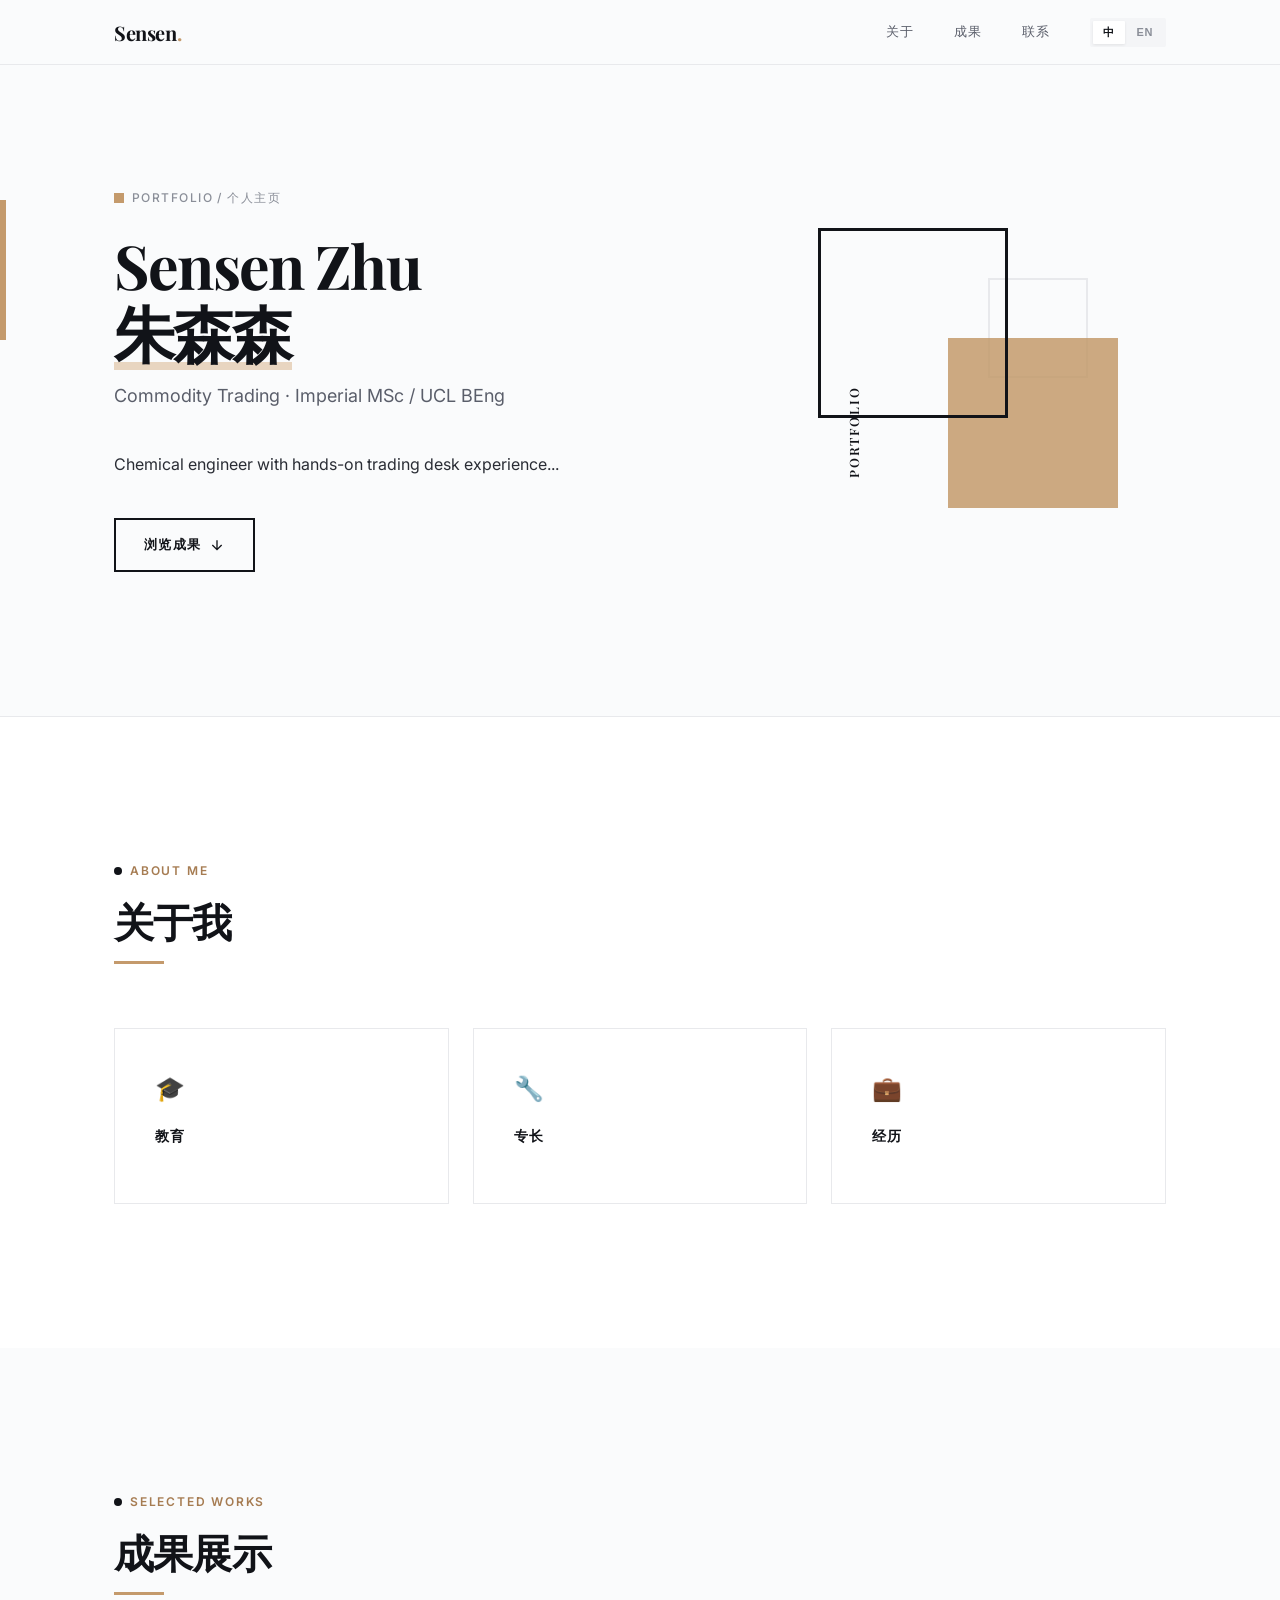
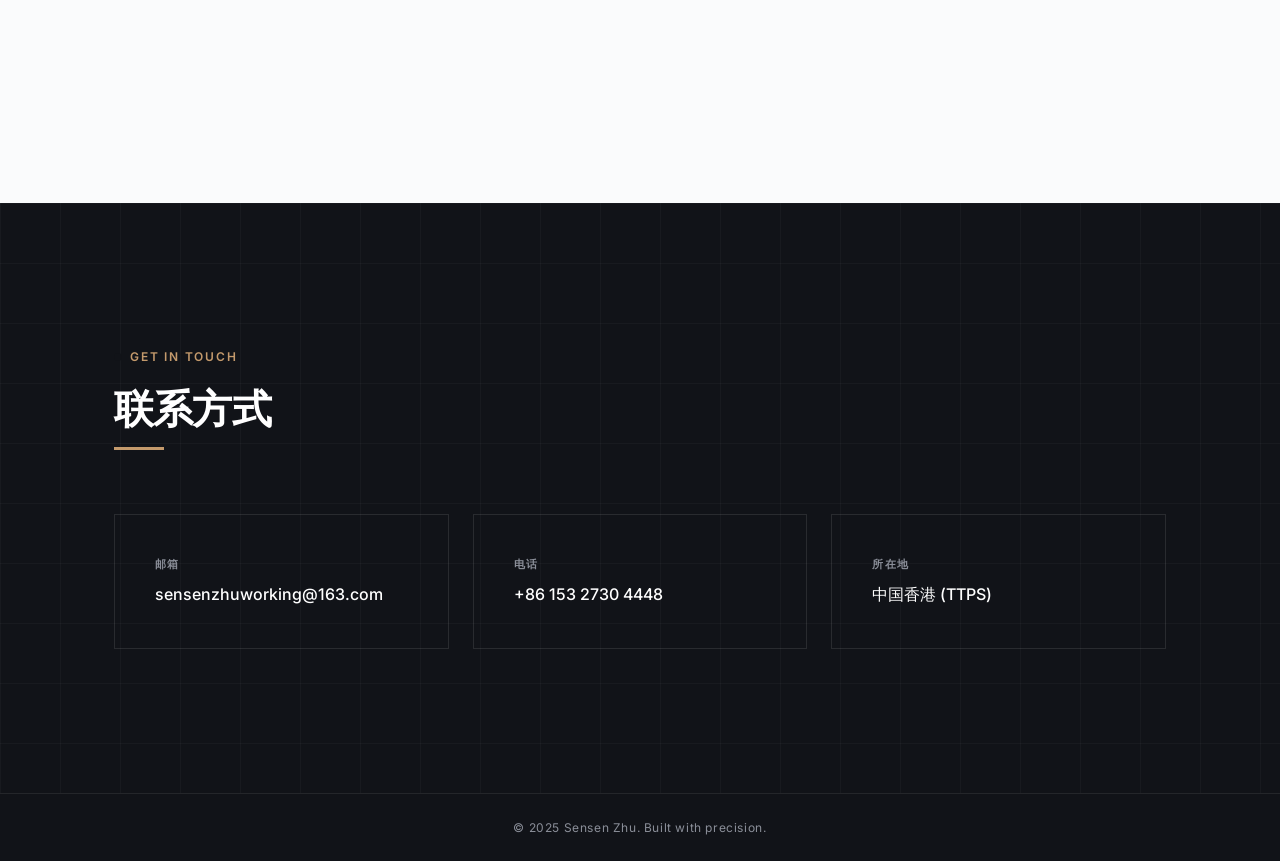
==== commit f66c6cd8: "Add interactive HTML report entry to index.html" ====
--- a/index.html
+++ b/index.html
@@ -948,6 +948,13 @@
           desc: { zh: "系统综述跨季储能技术，聚焦液态活塞近等温压缩空气储能的技术路线与热力学分析方法，形成完整的研究方法论框架。", en: "Systematic review of inter-seasonal storage technologies, focusing on liquid-piston near-isothermal CAES and thermodynamic analysis methods." },
           pdf: "pdfs/literature-review.pdf"
         }
+          {
+    icon: "&#128200;",
+    title: { zh: "某分析报告", en: "Some Analysis Report" },
+    meta: { zh: "网页报告 &middot; 2026", en: "Web Report &middot; 2026" },
+    desc: { zh: "这是一个交互式HTML报告...", en: "An interactive HTML report..." },
+    pdf: "reports/my-analysis.html"
+  }
       ]
     },
 
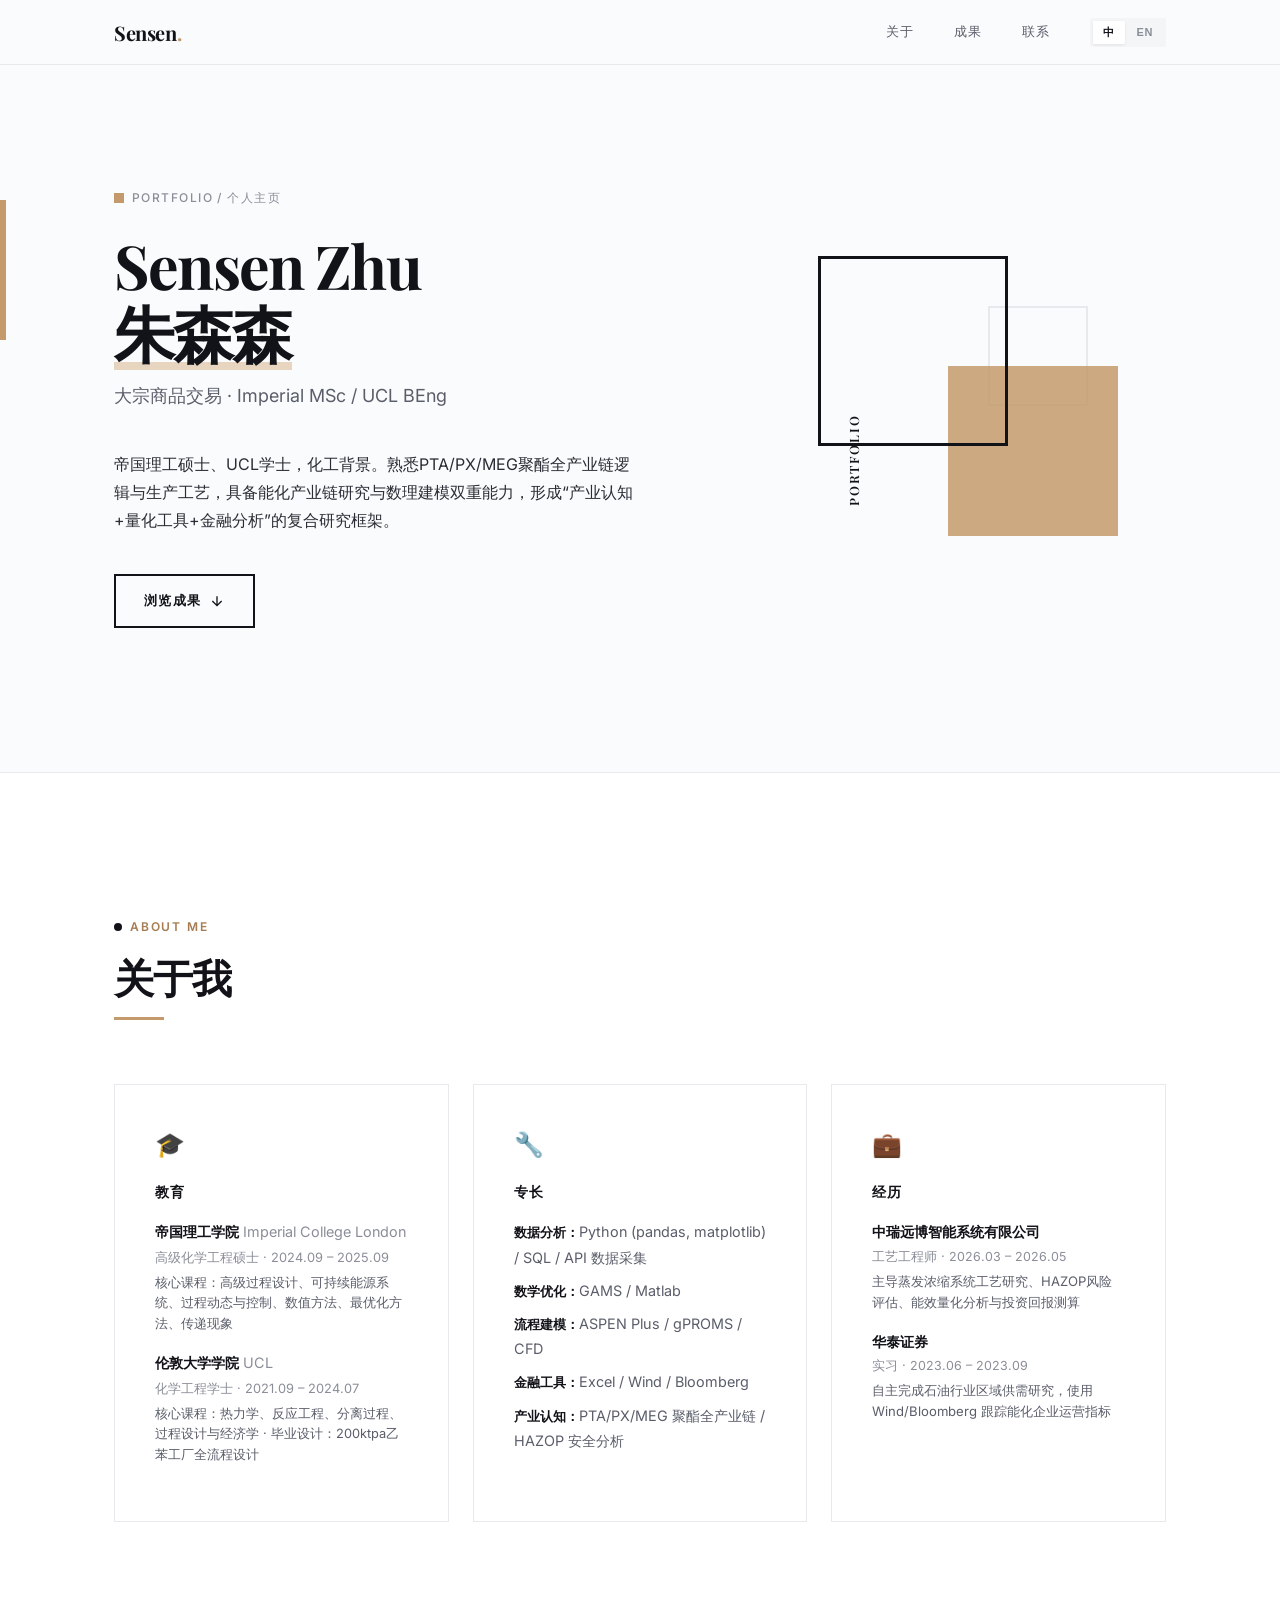
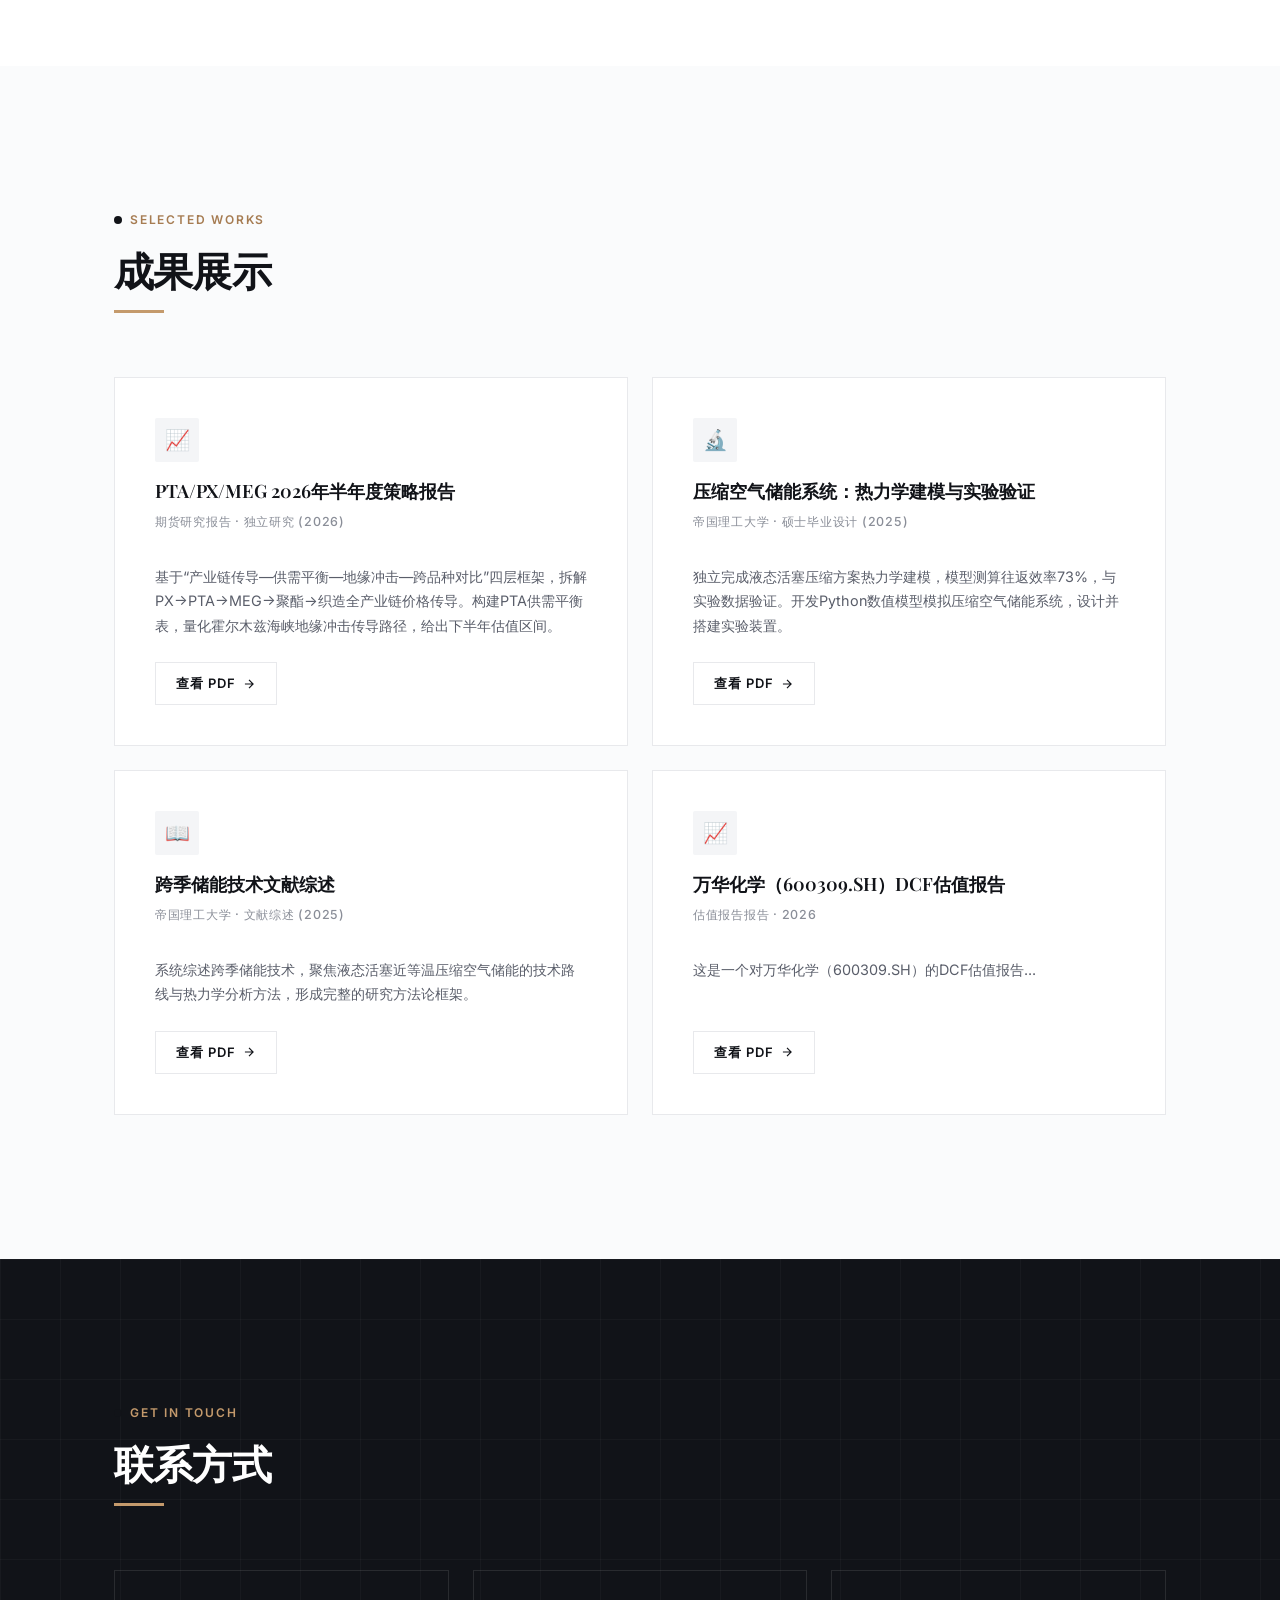
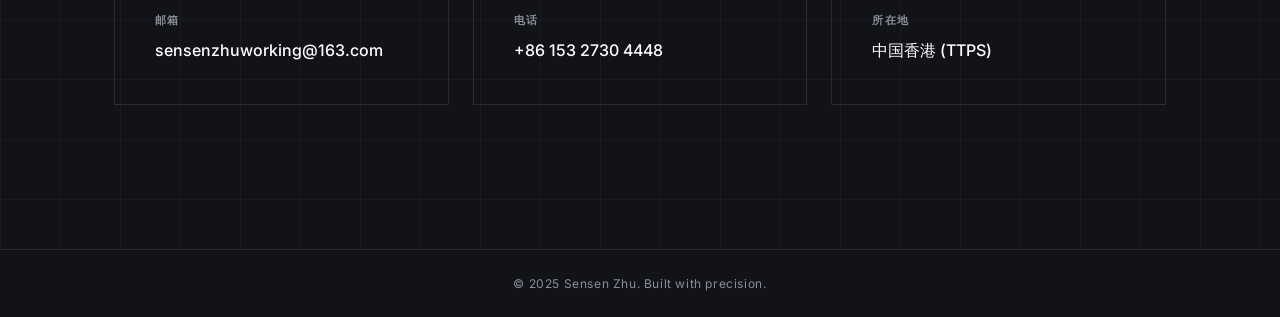
==== commit bd5e02cb: "Modify Wanhua valuation report details in index.html Updated metadata and descriptions for Wanhua va" ====
--- a/index.html
+++ b/index.html
@@ -947,13 +947,13 @@
           meta: { zh: "帝国理工大学 &middot; 文献综述 (2025)", en: "Imperial College London &middot; Literature Review (2025)" },
           desc: { zh: "系统综述跨季储能技术，聚焦液态活塞近等温压缩空气储能的技术路线与热力学分析方法，形成完整的研究方法论框架。", en: "Systematic review of inter-seasonal storage technologies, focusing on liquid-piston near-isothermal CAES and thermodynamic analysis methods." },
           pdf: "pdfs/literature-review.pdf"
-        }
-          {
+        },
+        {
     icon: "&#128200;",
-    title: { zh: "某分析报告", en: "Some Analysis Report" },
-    meta: { zh: "网页报告 &middot; 2026", en: "Web Report &middot; 2026" },
-    desc: { zh: "这是一个交互式HTML报告...", en: "An interactive HTML report..." },
-    pdf: "reports/my-analysis.html"
+    title: { zh: "万华化学（600309.SH）DCF估值报告", en: "Wanhua Valuation Report" },
+    meta: { zh: "估值报告报告 &middot; 2026", en: "Valuation Report &middot; 2026" },
+    desc: { zh: "这是一个对万华化学（600309.SH）的DCF估值报告...", en: "This is web form valuation report of Wanhua..." },
+    pdf: "pdfs/wanhua.html"
   }
       ]
     },
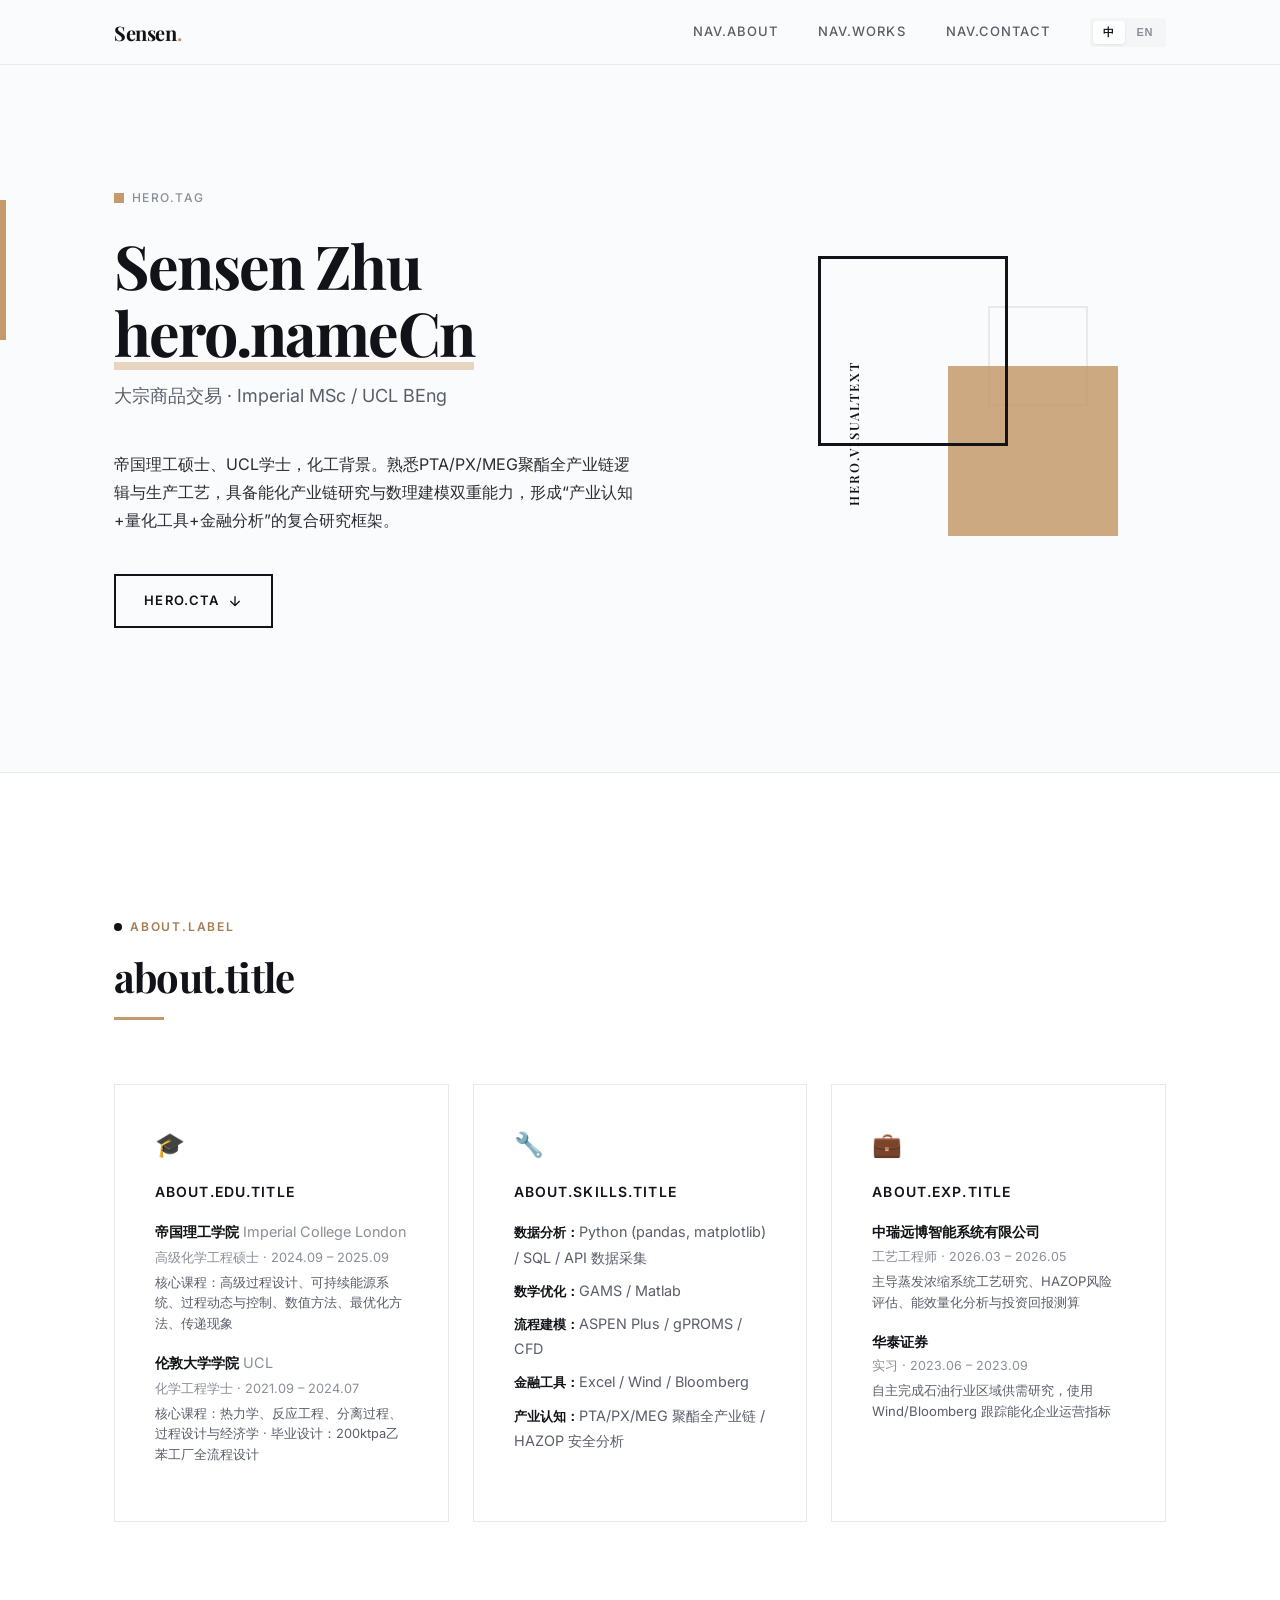
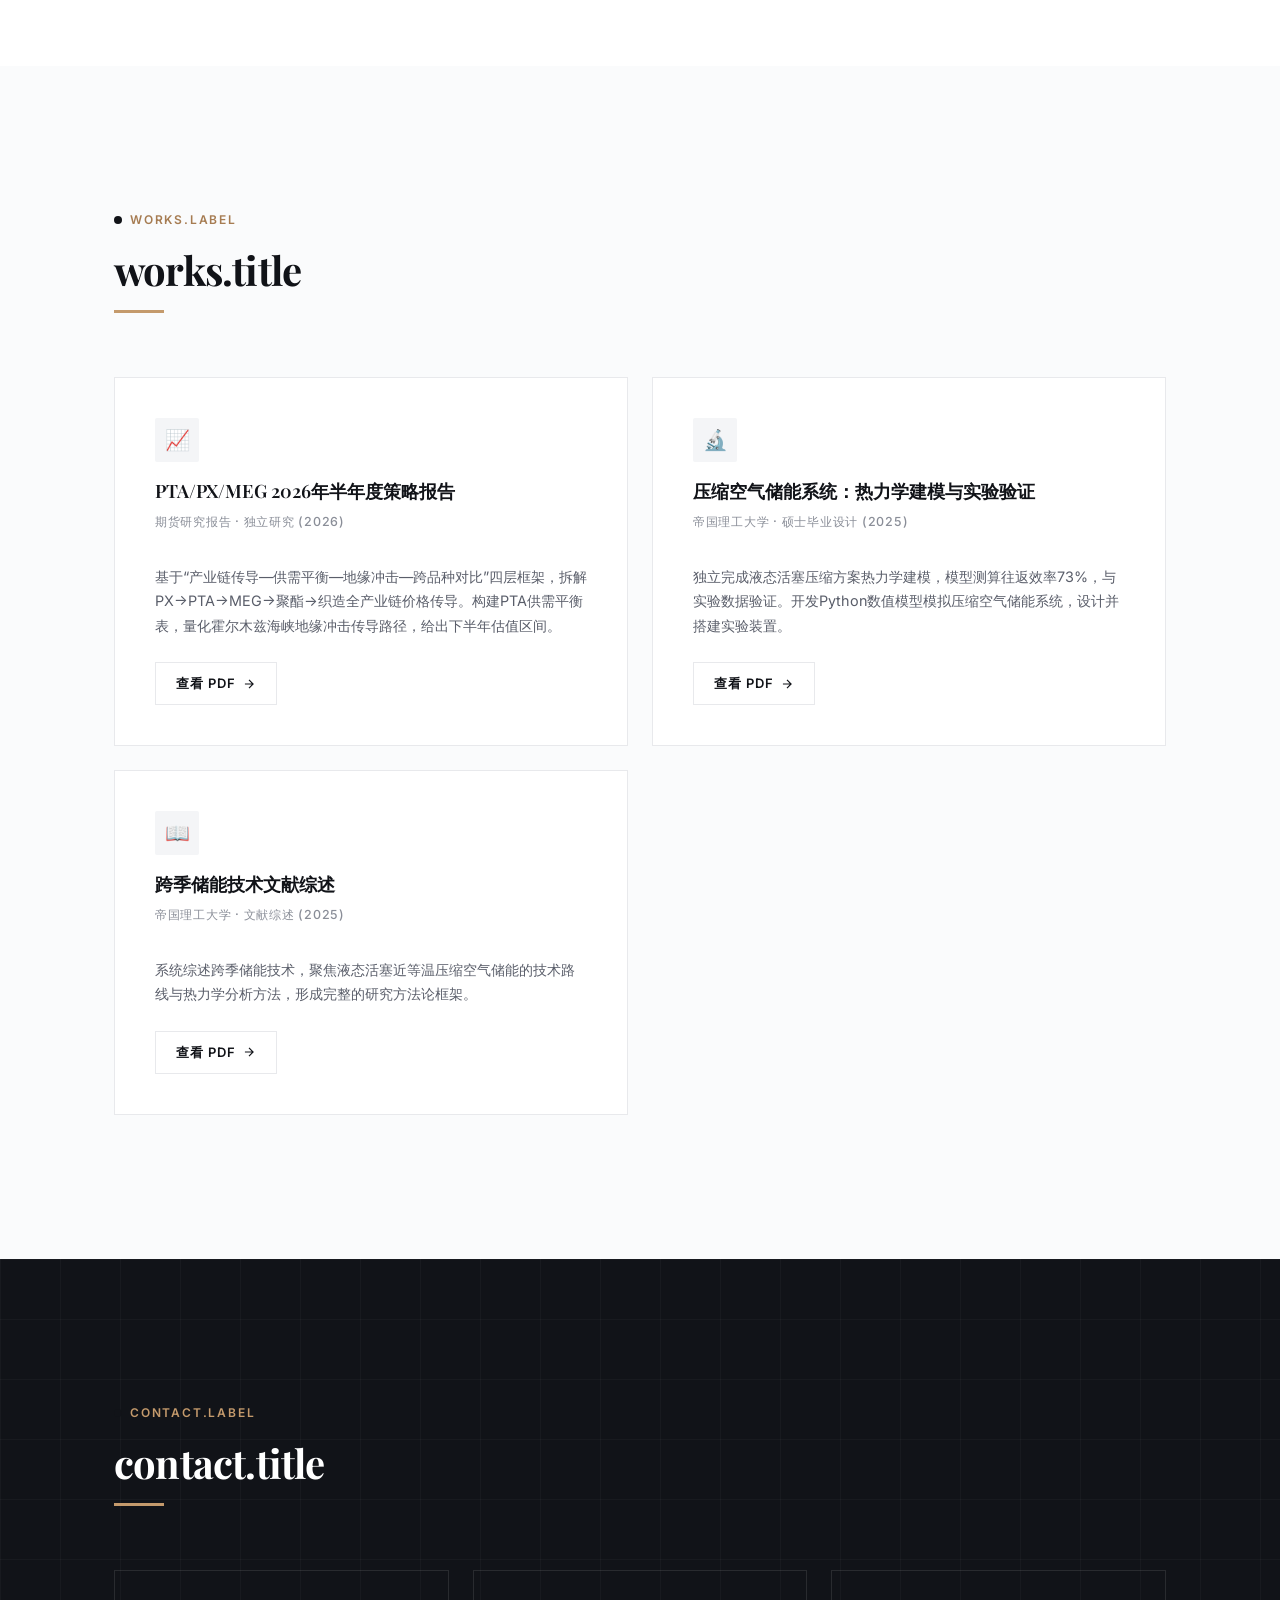
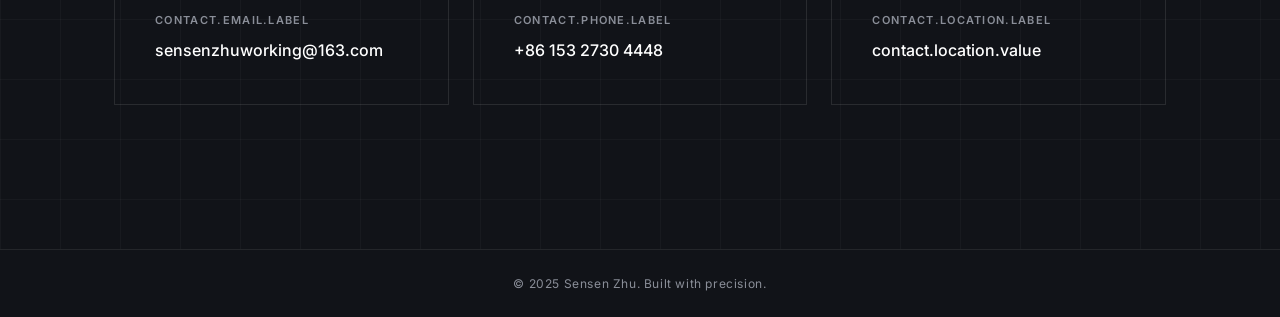
==== commit 66fab638: "Add files via upload" ====
--- a/index.html
+++ b/index.html
@@ -1,11 +1,10 @@
 <!DOCTYPE html>
-<html lang="zh-CN">
-<head>
+<html lang="zh-CN" data-theme="light" data-trae-theme="dark"><head>
   <meta charset="UTF-8">
   <meta name="viewport" content="width=device-width, initial-scale=1.0">
-  <title>Sensen Zhu — Personal Portfolio</title>
+  <title>Sensen Zhu — 大宗商品交易</title>
   <link rel="preconnect" href="https://fonts.googleapis.com">
-  <link href="https://fonts.googleapis.com/css2?family=Inter:wght@300;400;500;600;700&family=Playfair+Display:wght@600;700&display=swap" rel="stylesheet">
+  <link href="https://fonts.googleapis.com/css2?family=Inter:wght@300;400;500;600;700&amp;family=Playfair+Display:wght@600;700&amp;display=swap" rel="stylesheet">
   <style>
     /* ============================================
        BAUHAUS DESIGN SYSTEM
@@ -691,7 +690,2450 @@
       .hero-visual { display: none; }
     }
   </style>
-</head>
+<style>.trae-browser-inspect-overlay{position:fixed;top:0;left:0;width:100%;height:100%;z-index:999997;pointer-events:auto;background:rgba(0,0,0,0)}.trae-browser-inspect-highlight-box{position:absolute;top:0;left:0;z-index:999998;display:none}.trae-browser-inspect-highlight-tag{position:absolute;left:0px;top:0px;height:18px;padding:0 6px;box-sizing:border-box;border-radius:4px;background-color:var(--vscode-icube-colorSuccessHover, "#2FB287");color:var(--vscode-icube-colorSnow, "#fff");font-size:12px;font-weight:400;display:none;align-items:center;z-index:999999}.trae-browser-inspect-highlight-box-show{display:flex}.trae-browser-inspect-select-button.trae-browser-inspect-highlight-box-show{display:flex !important}.trae-browser-inspect-select-button{position:absolute;top:0;left:0;background-color:var(--vscode-icube--bg-bg-base-secondary, "#222427");color:var(--vscode-icube--text-text-default-active, "#F5F9FE");font-size:11px;font-weight:500;border:1px solid var(--vscode-icube--border-neutral-l1, "#E0E2F217");border-radius:6px;padding:0 8px;height:32px;display:none;align-items:center;cursor:pointer;z-index:999999;gap:4px}.trae-browser-inspect-select-button svg,.trae-browser-inspect-select-button span{z-index:1}.trae-browser-inspect-select-highlight-box{background:rgba(0,0,0,0) !important}.trae-browser-inspect-select-highlight-box .trae-browser-inspect-highlight-tag{background-color:var(--vscode-icube--status-success-active, "#1E8B56")}.trae-browser-inspect-comment-card-container{position:fixed;top:0;left:0;z-index:9999999;pointer-events:auto}.trae-browser-inspect-comment-card-container .trae-browser-inspect-comment-card{display:flex;padding-top:0px !important;align-items:center;z-index:9999999 !important;background-color:var(--vscode-icube--bg-bg-menu)}*[contenteditable]{outline:none}.trae-browser-inspect-click-effect{position:fixed;width:40px;height:40px;margin-left:-20px;margin-top:-20px;border-radius:50%;background-color:var(--vscode-icube-colorSuccessHover, #2FB287);pointer-events:none;animation:trae-browser-inspect-ripple 500ms ease-out forwards;z-index:999999}@keyframes trae-browser-inspect-ripple{0%{transform:scale(0.3);opacity:.8}100%{transform:scale(2);opacity:0}}.trae-browser-inspect-ref-box{position:absolute;border:2px solid var(--vscode-icube-colorSuccessHover, "#2FB287");pointer-events:none;z-index:999998;animation:trae-browser-inspect-fadeInOut 2s ease-in-out forwards}.trae-browser-inspect-ref-label{position:absolute;top:-14px;left:0;height:14px;padding:0 4px;box-sizing:border-box;border-radius:2px;background-color:var(--vscode-icube-colorSuccessHover, "#2FB287");color:var(--vscode-icube-colorSnow, "#fff");font-size:9px;font-weight:500;display:flex;align-items:center;white-space:nowrap;z-index:999999}@keyframes trae-browser-inspect-fadeInOut{0%{opacity:0}10%{opacity:1}90%{opacity:1}100%{opacity:0}}.trae-browser-inspect-input-highlight{position:absolute;border:2px solid var(--vscode-icube-colorSuccessHover, "#2FB287");border-radius:4px;pointer-events:none;z-index:999998;box-shadow:0 0 8px var(--vscode-icube-colorSuccessHover, "#2FB287");animation:trae-browser-inspect-input-pulse 600ms ease-out forwards}@keyframes trae-browser-inspect-input-pulse{0%{opacity:0;box-shadow:0 0 0 var(--vscode-icube-colorSuccessHover, "#2FB287")}30%{opacity:1;box-shadow:0 0 12px var(--vscode-icube-colorSuccessHover, "#2FB287")}100%{opacity:0;box-shadow:0 0 0 var(--vscode-icube-colorSuccessHover, "#2FB287")}}.trae-browser-inspect-virtual-cursor{position:fixed;width:20px;height:20px;pointer-events:none;z-index:9999999;opacity:0;transition:opacity .2s ease}.trae-browser-inspect-virtual-cursor.trae-browser-inspect-cursor-visible{opacity:1}.trae-browser-inspect-virtual-cursor.trae-browser-inspect-cursor-idle{animation:trae-browser-inspect-cursor-breathe 2s ease-in-out infinite}.trae-browser-inspect-virtual-cursor svg{width:20px;height:20px;filter:drop-shadow(0 1px 2px rgba(0, 0, 0, 0.3))}@keyframes trae-browser-inspect-cursor-breathe{0%,100%{opacity:.7}50%{opacity:1}}.trae-browser-inspect-scroll-indicator{position:fixed;display:flex;align-items:center;justify-content:center;gap:6px;padding:8px 16px;border-radius:8px;background-color:rgba(0,0,0,.7);color:#fff;font-size:13px;font-weight:500;pointer-events:none;z-index:999999;animation:trae-browser-inspect-indicator-fade 800ms ease-out forwards;backdrop-filter:blur(4px)}.trae-browser-inspect-scroll-indicator svg{width:16px;height:16px;fill:#fff}.trae-browser-inspect-scroll-indicator.trae-scroll-up{top:12px;left:50%;transform:translateX(-50%)}.trae-browser-inspect-scroll-indicator.trae-scroll-down{bottom:12px;left:50%;transform:translateX(-50%)}.trae-browser-inspect-scroll-indicator.trae-scroll-left{left:12px;top:50%;transform:translateY(-50%)}.trae-browser-inspect-scroll-indicator.trae-scroll-right{right:12px;top:50%;transform:translateY(-50%)}@keyframes trae-browser-inspect-indicator-fade{0%{opacity:0;transform:translateX(-50%) scale(0.9)}15%{opacity:1;transform:translateX(-50%) scale(1)}85%{opacity:1}100%{opacity:0}}.trae-browser-inspect-scroll-indicator.trae-scroll-left,.trae-browser-inspect-scroll-indicator.trae-scroll-right{animation-name:trae-browser-inspect-indicator-fade-y}@keyframes trae-browser-inspect-indicator-fade-y{0%{opacity:0;transform:translateY(-50%) scale(0.9)}15%{opacity:1;transform:translateY(-50%) scale(1)}85%{opacity:1}100%{opacity:0}}.trae-browser-inspect-key-badge{position:fixed;bottom:60px;left:50%;transform:translateX(-50%);padding:8px 20px;border-radius:8px;background-color:rgba(0,0,0,.8);color:#fff;font-size:18px;font-weight:600;font-family:-apple-system,BlinkMacSystemFont,"Segoe UI",Roboto,monospace;pointer-events:none;z-index:999999;animation:trae-browser-inspect-key-pop 500ms ease-out forwards;backdrop-filter:blur(4px);border:1px solid hsla(0,0%,100%,.15);box-shadow:0 4px 12px rgba(0,0,0,.3);letter-spacing:1px}@keyframes trae-browser-inspect-key-pop{0%{opacity:0;transform:translateX(-50%) translateY(10px) scale(0.9)}20%{opacity:1;transform:translateX(-50%) translateY(0) scale(1)}80%{opacity:1}100%{opacity:0;transform:translateX(-50%) translateY(-10px)}}.trae-browser-inspect-step-badge{position:fixed;top:12px;left:12px;padding:6px 12px;border-radius:6px;background-color:var(--vscode-icube-colorSuccessHover, #2FB287);color:#fff;font-size:12px;font-weight:600;pointer-events:none;z-index:999999;animation:trae-browser-inspect-step-slide 600ms ease-out forwards;box-shadow:0 2px 8px rgba(47,178,135,.3);max-width:280px;overflow:hidden;text-overflow:ellipsis;white-space:nowrap}.trae-browser-inspect-step-badge.trae-step-old{opacity:.4;transform:translateY(0)}@keyframes trae-browser-inspect-step-slide{0%{opacity:0;transform:translateX(-20px)}20%{opacity:1;transform:translateX(0)}100%{opacity:1;transform:translateX(0)}}.trae-browser-inspect-drag-trail{position:fixed;top:0;left:0;width:100%;height:100%;pointer-events:none;z-index:999998}.trae-browser-inspect-drag-trail svg{width:100%;height:100%}.trae-browser-inspect-drag-trail .trae-drag-path{fill:none;stroke:var(--vscode-icube-colorSuccessHover, #2FB287);stroke-width:2;stroke-dasharray:8 4;opacity:.6;animation:trae-browser-inspect-dash 600ms linear forwards}.trae-browser-inspect-drag-trail .trae-drag-dot{fill:var(--vscode-icube-colorSuccessHover, #2FB287);filter:drop-shadow(0 0 4px rgba(47, 178, 135, 0.6))}.trae-browser-inspect-drag-trail .trae-drag-endpoint{fill:none;stroke:var(--vscode-icube-colorSuccessHover, #2FB287);stroke-width:2;opacity:.5}@keyframes trae-browser-inspect-dash{0%{stroke-dashoffset:200}100%{stroke-dashoffset:0}}.trae-browser-inspect-drag-trail.trae-drag-fade{animation:trae-browser-inspect-trail-fade 400ms ease-out forwards}@keyframes trae-browser-inspect-trail-fade{0%{opacity:1}100%{opacity:0}}</style><script type="module">(async () => {
+  try {
+    const client = await import('/@vite/client');
+    const hmr = client.createHotContext('hmr-handler/fake.js');
+    hmr.on('vite:afterUpdate', window['__ICUBE_WEBVIEW_HMR_CALLBACK_1785831193030']);
+  } catch {}
+})();</script><style>.buttonsCard-bTXa5j {
+  padding: var(--spacer-4);
+  background: none;
+  align-items: center;
+  gap: 0;
+  display: inline-flex;
+}
+
+.actionButton-opZL8g {
+  align-items: center;
+  gap: var(--spacer-4);
+  padding: var(--spacer-4) var(--spacer-8);
+  border-radius: var(--radius-4);
+  cursor: pointer;
+  transition: background-color var(--transition-fast);
+  background: none;
+  border: none;
+  display: inline-flex;
+}
+
+.actionButton-opZL8g:hover {
+  background: var(--bg-bg-overlay-l2);
+}
+
+.actionButton-opZL8g:active {
+  background: var(--bg-bg-overlay-l3);
+}
+
+.actionButton-opZL8g:focus-visible {
+  outline: 2px solid var(--status-primary-default);
+  outline-offset: 1px;
+}
+
+.icon-ObJEMt {
+  width: 16px;
+  height: 16px;
+  color: var(--icon-icon-default);
+  flex-shrink: 0;
+  justify-content: center;
+  align-items: center;
+  display: flex;
+}
+
+.title-GptGAg {
+  font-family: var(--font-family-default);
+  color: var(--text-text-default);
+  white-space: nowrap;
+  font-size: 11px;
+  font-weight: 500;
+  line-height: 16px;
+}
+
+.shortcut-nbwTG4 {
+  color: var(--icon-icon-secondary);
+  flex-shrink: 0;
+  align-items: center;
+  gap: 2px;
+  display: flex;
+}
+
+.shortcutKey-EE6xrE {
+  font-family: var(--font-family-default);
+  color: var(--icon-icon-secondary);
+  font-size: 11px;
+  font-weight: 500;
+  line-height: 12px;
+}
+
+.divider-cFGVKQ {
+  box-sizing: content-box;
+  background-clip: content-box;
+  background-color: var(--border-border-neutral-l2);
+  flex-shrink: 0;
+  width: 1px;
+  height: 12px;
+  padding: 0 6px;
+}
+
+</style><style>.commentEditorCard-Un4Xaa {
+  width: 320px;
+  padding: var(--spacing-sm);
+  background: none;
+  flex-direction: column;
+  display: flex;
+}
+
+.textContainer-ZISwbW {
+  padding: var(--spacing-sm);
+  background: var(--bg-bg-overlay-l1);
+  border: 1px solid var(--border-border-neutral-l3);
+  border-radius: var(--radius-sm);
+  align-items: center;
+  gap: var(--spacing-sm);
+  padding-right: 0;
+  display: flex;
+}
+
+.textarea-ggj4j6 {
+  padding: 0 var(--spacing-sm) 0 2px;
+  font-family: var(--font-family-default);
+  color: var(--text-text-default);
+  resize: none;
+  scrollbar-width: thin;
+  scrollbar-color: #56637726 transparent;
+  background: none;
+  border: none;
+  outline: none;
+  flex: 1;
+  max-height: 140px;
+  font-size: 13px;
+  font-weight: 400;
+  line-height: 20px;
+  overflow-y: auto;
+}
+
+.textarea-ggj4j6::-webkit-scrollbar {
+  width: 6px;
+}
+
+.textarea-ggj4j6::-webkit-scrollbar-track {
+  background: none;
+}
+
+.textarea-ggj4j6::-webkit-scrollbar-thumb {
+  background: #56637726;
+  border-radius: 3px;
+}
+
+.textarea-ggj4j6::placeholder {
+  color: var(--text-text-tertiary);
+}
+
+.actionBar-u_t8vc {
+  justify-content: flex-end;
+  align-items: center;
+  gap: var(--spacing-xs);
+  opacity: 0;
+  max-height: 0;
+  transition: max-height .2s ease-out, opacity .2s ease-out, margin-top .2s ease-out;
+  display: flex;
+  overflow: hidden;
+}
+
+.actionBarVisible-PxXsje {
+  opacity: 1;
+  max-height: 32px;
+  margin-top: var(--spacing-sm);
+}
+
+.actionBarNoExpandAnimation-FCra2J {
+  transition: opacity .2s ease-out;
+}
+
+.actionBarNoExpandAnimation-FCra2J.actionBarVisible-PxXsje {
+  max-height: 32px;
+  margin-top: var(--spacing-sm);
+}
+
+.cancelButton-Lu0me9 {
+  height: 24px;
+  padding: 0 var(--spacing-xs);
+  background: var(--bg-bg-overlay-l2);
+  border-radius: var(--radius-sm);
+  cursor: pointer;
+  transition: background-color var(--transition-fast);
+  border: none;
+  justify-content: center;
+  align-items: center;
+  display: flex;
+}
+
+.cancelButton-Lu0me9:hover, .cancelButton-Lu0me9:active {
+  background: var(--bg-bg-overlay-l3);
+}
+
+.cancelButton-Lu0me9:focus-visible {
+  outline: 2px solid var(--status-primary-default);
+  outline-offset: 1px;
+}
+
+.cancelText-j1RS1q {
+  font-family: var(--font-family-default);
+  color: var(--text-text-default);
+  white-space: nowrap;
+  padding: 0 var(--spacing-xs);
+  font-size: 11px;
+  font-weight: 500;
+  line-height: 16px;
+}
+
+.submitButton-BqyEd7 {
+  height: 24px;
+  padding: 0 var(--spacing-sm);
+  background: var(--bg-bg-invert);
+  border-radius: var(--radius-sm);
+  cursor: pointer;
+  transition: background-color var(--transition-fast);
+  border: none;
+  justify-content: center;
+  align-items: center;
+  display: flex;
+}
+
+.submitButton-BqyEd7:hover:not(:disabled) {
+  background: var(--bg-bg-invert-hover);
+}
+
+.submitButton-BqyEd7:active:not(:disabled) {
+  background: var(--bg-bg-invert-active);
+}
+
+.submitButton-BqyEd7:disabled {
+  background: var(--bg-bg-invert-disabled);
+  color: var(--text-text-disabled);
+  cursor: not-allowed;
+}
+
+.submitButton-BqyEd7:focus-visible {
+  outline: 2px solid var(--status-primary-default);
+  outline-offset: 1px;
+}
+
+.submitText-N58QRq {
+  font-family: var(--font-family-default);
+  color: var(--text-text-onaccent);
+  white-space: nowrap;
+  padding: 0 var(--spacing-xs);
+  font-size: 11px;
+  font-weight: 500;
+  line-height: 16px;
+}
+
+.submitButton-BqyEd7:disabled .submitText-N58QRq {
+  color: var(--text-text-disabled);
+}
+
+.submitIcon-vyKSKQ {
+  width: 12px;
+  height: 12px;
+  color: var(--icon-icon-onaccent);
+  flex-shrink: 0;
+  justify-content: center;
+  align-items: center;
+  display: flex;
+}
+
+.submitButton-BqyEd7:disabled .submitIcon-vyKSKQ {
+  color: var(--text-text-disabled);
+}
+
+.limitWarning-Hocj0v {
+  align-items: center;
+  gap: var(--spacing-xs);
+  color: var(--status-warning-default);
+  user-select: none;
+  flex: 1;
+  display: flex;
+}
+
+.limitText-hBXEaq {
+  font-family: var(--font-family-default);
+  color: var(--status-warning-default);
+  font-size: 12px;
+  font-weight: 400;
+  line-height: 18px;
+}
+
+</style><style>.previewCommentCardContainer-HEkpU8 {
+  border-radius: var(--radius-8);
+  background: var(--bg-bg-menu);
+  border: 1px solid var(--border-border-neutral-l1);
+  transition: width .25s cubic-bezier(.4, 0, .2, 1), height .25s cubic-bezier(.4, 0, .2, 1);
+  display: inline-block;
+  overflow: hidden;
+  box-shadow: 0 2px 6px #0003, 0 .5px #ffffff0f, inset 0 .5px #ffffff0f;
+}
+
+.previewCommentCardContent-ELaLah {
+  width: max-content;
+  position: relative;
+}
+
+.previewCommentCardFadeEnter-OMhMD9 {
+  opacity: 0;
+}
+
+.previewCommentCardFadeEnterActive-Eacuvn {
+  opacity: 1;
+  transition: opacity .2s ease-in;
+}
+
+.previewCommentCardFadeExit-ms9vgc {
+  opacity: 1;
+  position: absolute;
+  top: 0;
+  left: 0;
+  right: 0;
+}
+
+.previewCommentCardFadeExitActive-vyQTsd {
+  opacity: 0;
+  transition: opacity .15s ease-out;
+}
+
+.previewCommentCardSuccessCard-PWnm2o {
+  white-space: nowrap;
+  justify-content: center;
+  align-items: center;
+  gap: 6px;
+  height: 32px;
+  padding: 0 12px;
+  display: flex;
+}
+
+.previewCommentCardSuccessIcon-Oht9Ir {
+  width: 16px;
+  height: 16px;
+  color: var(--status-success-default);
+  justify-content: center;
+  align-items: center;
+  display: flex;
+}
+
+.previewCommentCardSuccessText-s40BWG {
+  font-family: var(--font-family-default);
+  color: var(--text-text-default);
+  user-select: none;
+  font-size: 12px;
+  font-weight: 400;
+  line-height: 18px;
+}
+
+</style><style id="trae-browser-inspect-drag-styles">
+            .trae-browser-inspect-draggable {
+                cursor: grab !important;
+            }
+            .trae-browser-inspect-dragging-active {
+                cursor: grabbing !important;
+            }
+            .trae-browser-inspect-drag-ghost {
+                opacity: 0.7;
+                pointer-events: none;
+                position: fixed;
+                z-index: 999998;
+                transform: scale(0.95);
+                box-shadow: 0 4px 12px rgba(0, 0, 0, 0.15);
+                transition: none;
+            }
+            .trae-browser-inspect-element-placeholder {
+                opacity: 0.3;
+            }
+        </style><style>.trae-browser-inspect-overlay{position:fixed;top:0;left:0;width:100%;height:100%;z-index:999997;pointer-events:auto;background:rgba(0,0,0,0)}.trae-browser-inspect-highlight-box{position:absolute;top:0;left:0;z-index:999998;display:none}.trae-browser-inspect-highlight-tag{position:absolute;left:0px;top:0px;height:18px;padding:0 6px;box-sizing:border-box;border-radius:4px;background-color:var(--vscode-icube-colorSuccessHover, "#2FB287");color:var(--vscode-icube-colorSnow, "#fff");font-size:12px;font-weight:400;display:none;align-items:center;z-index:999999}.trae-browser-inspect-highlight-box-show{display:flex}.trae-browser-inspect-select-button.trae-browser-inspect-highlight-box-show{display:flex !important}.trae-browser-inspect-select-button{position:absolute;top:0;left:0;background-color:var(--vscode-icube--bg-bg-base-secondary, "#222427");color:var(--vscode-icube--text-text-default-active, "#F5F9FE");font-size:11px;font-weight:500;border:1px solid var(--vscode-icube--border-neutral-l1, "#E0E2F217");border-radius:6px;padding:0 8px;height:32px;display:none;align-items:center;cursor:pointer;z-index:999999;gap:4px}.trae-browser-inspect-select-button svg,.trae-browser-inspect-select-button span{z-index:1}.trae-browser-inspect-select-highlight-box{background:rgba(0,0,0,0) !important}.trae-browser-inspect-select-highlight-box .trae-browser-inspect-highlight-tag{background-color:var(--vscode-icube--status-success-active, "#1E8B56")}.trae-browser-inspect-comment-card-container{position:fixed;top:0;left:0;z-index:9999999;pointer-events:auto}.trae-browser-inspect-comment-card-container .trae-browser-inspect-comment-card{display:flex;padding-top:0px !important;align-items:center;z-index:9999999 !important;background-color:var(--vscode-icube--bg-bg-menu)}*[contenteditable]{outline:none}.trae-browser-inspect-click-effect{position:fixed;width:40px;height:40px;margin-left:-20px;margin-top:-20px;border-radius:50%;background-color:var(--vscode-icube-colorSuccessHover, #2FB287);pointer-events:none;animation:trae-browser-inspect-ripple 500ms ease-out forwards;z-index:999999}@keyframes trae-browser-inspect-ripple{0%{transform:scale(0.3);opacity:.8}100%{transform:scale(2);opacity:0}}.trae-browser-inspect-ref-box{position:absolute;border:2px solid var(--vscode-icube-colorSuccessHover, "#2FB287");pointer-events:none;z-index:999998;animation:trae-browser-inspect-fadeInOut 2s ease-in-out forwards}.trae-browser-inspect-ref-label{position:absolute;top:-14px;left:0;height:14px;padding:0 4px;box-sizing:border-box;border-radius:2px;background-color:var(--vscode-icube-colorSuccessHover, "#2FB287");color:var(--vscode-icube-colorSnow, "#fff");font-size:9px;font-weight:500;display:flex;align-items:center;white-space:nowrap;z-index:999999}@keyframes trae-browser-inspect-fadeInOut{0%{opacity:0}10%{opacity:1}90%{opacity:1}100%{opacity:0}}.trae-browser-inspect-input-highlight{position:absolute;border:2px solid var(--vscode-icube-colorSuccessHover, "#2FB287");border-radius:4px;pointer-events:none;z-index:999998;box-shadow:0 0 8px var(--vscode-icube-colorSuccessHover, "#2FB287");animation:trae-browser-inspect-input-pulse 600ms ease-out forwards}@keyframes trae-browser-inspect-input-pulse{0%{opacity:0;box-shadow:0 0 0 var(--vscode-icube-colorSuccessHover, "#2FB287")}30%{opacity:1;box-shadow:0 0 12px var(--vscode-icube-colorSuccessHover, "#2FB287")}100%{opacity:0;box-shadow:0 0 0 var(--vscode-icube-colorSuccessHover, "#2FB287")}}.trae-browser-inspect-virtual-cursor{position:fixed;width:20px;height:20px;pointer-events:none;z-index:9999999;opacity:0;transition:opacity .2s ease}.trae-browser-inspect-virtual-cursor.trae-browser-inspect-cursor-visible{opacity:1}.trae-browser-inspect-virtual-cursor.trae-browser-inspect-cursor-idle{animation:trae-browser-inspect-cursor-breathe 2s ease-in-out infinite}.trae-browser-inspect-virtual-cursor svg{width:20px;height:20px;filter:drop-shadow(0 1px 2px rgba(0, 0, 0, 0.3))}@keyframes trae-browser-inspect-cursor-breathe{0%,100%{opacity:.7}50%{opacity:1}}.trae-browser-inspect-scroll-indicator{position:fixed;display:flex;align-items:center;justify-content:center;gap:6px;padding:8px 16px;border-radius:8px;background-color:rgba(0,0,0,.7);color:#fff;font-size:13px;font-weight:500;pointer-events:none;z-index:999999;animation:trae-browser-inspect-indicator-fade 800ms ease-out forwards;backdrop-filter:blur(4px)}.trae-browser-inspect-scroll-indicator svg{width:16px;height:16px;fill:#fff}.trae-browser-inspect-scroll-indicator.trae-scroll-up{top:12px;left:50%;transform:translateX(-50%)}.trae-browser-inspect-scroll-indicator.trae-scroll-down{bottom:12px;left:50%;transform:translateX(-50%)}.trae-browser-inspect-scroll-indicator.trae-scroll-left{left:12px;top:50%;transform:translateY(-50%)}.trae-browser-inspect-scroll-indicator.trae-scroll-right{right:12px;top:50%;transform:translateY(-50%)}@keyframes trae-browser-inspect-indicator-fade{0%{opacity:0;transform:translateX(-50%) scale(0.9)}15%{opacity:1;transform:translateX(-50%) scale(1)}85%{opacity:1}100%{opacity:0}}.trae-browser-inspect-scroll-indicator.trae-scroll-left,.trae-browser-inspect-scroll-indicator.trae-scroll-right{animation-name:trae-browser-inspect-indicator-fade-y}@keyframes trae-browser-inspect-indicator-fade-y{0%{opacity:0;transform:translateY(-50%) scale(0.9)}15%{opacity:1;transform:translateY(-50%) scale(1)}85%{opacity:1}100%{opacity:0}}.trae-browser-inspect-key-badge{position:fixed;bottom:60px;left:50%;transform:translateX(-50%);padding:8px 20px;border-radius:8px;background-color:rgba(0,0,0,.8);color:#fff;font-size:18px;font-weight:600;font-family:-apple-system,BlinkMacSystemFont,"Segoe UI",Roboto,monospace;pointer-events:none;z-index:999999;animation:trae-browser-inspect-key-pop 500ms ease-out forwards;backdrop-filter:blur(4px);border:1px solid hsla(0,0%,100%,.15);box-shadow:0 4px 12px rgba(0,0,0,.3);letter-spacing:1px}@keyframes trae-browser-inspect-key-pop{0%{opacity:0;transform:translateX(-50%) translateY(10px) scale(0.9)}20%{opacity:1;transform:translateX(-50%) translateY(0) scale(1)}80%{opacity:1}100%{opacity:0;transform:translateX(-50%) translateY(-10px)}}.trae-browser-inspect-step-badge{position:fixed;top:12px;left:12px;padding:6px 12px;border-radius:6px;background-color:var(--vscode-icube-colorSuccessHover, #2FB287);color:#fff;font-size:12px;font-weight:600;pointer-events:none;z-index:999999;animation:trae-browser-inspect-step-slide 600ms ease-out forwards;box-shadow:0 2px 8px rgba(47,178,135,.3);max-width:280px;overflow:hidden;text-overflow:ellipsis;white-space:nowrap}.trae-browser-inspect-step-badge.trae-step-old{opacity:.4;transform:translateY(0)}@keyframes trae-browser-inspect-step-slide{0%{opacity:0;transform:translateX(-20px)}20%{opacity:1;transform:translateX(0)}100%{opacity:1;transform:translateX(0)}}.trae-browser-inspect-drag-trail{position:fixed;top:0;left:0;width:100%;height:100%;pointer-events:none;z-index:999998}.trae-browser-inspect-drag-trail svg{width:100%;height:100%}.trae-browser-inspect-drag-trail .trae-drag-path{fill:none;stroke:var(--vscode-icube-colorSuccessHover, #2FB287);stroke-width:2;stroke-dasharray:8 4;opacity:.6;animation:trae-browser-inspect-dash 600ms linear forwards}.trae-browser-inspect-drag-trail .trae-drag-dot{fill:var(--vscode-icube-colorSuccessHover, #2FB287);filter:drop-shadow(0 0 4px rgba(47, 178, 135, 0.6))}.trae-browser-inspect-drag-trail .trae-drag-endpoint{fill:none;stroke:var(--vscode-icube-colorSuccessHover, #2FB287);stroke-width:2;opacity:.5}@keyframes trae-browser-inspect-dash{0%{stroke-dashoffset:200}100%{stroke-dashoffset:0}}.trae-browser-inspect-drag-trail.trae-drag-fade{animation:trae-browser-inspect-trail-fade 400ms ease-out forwards}@keyframes trae-browser-inspect-trail-fade{0%{opacity:1}100%{opacity:0}}</style><script type="module">(async () => {
+  try {
+    const client = await import('/@vite/client');
+    const hmr = client.createHotContext('hmr-handler/fake.js');
+    hmr.on('vite:afterUpdate', window['__ICUBE_WEBVIEW_HMR_CALLBACK_1785831193057']);
+  } catch {}
+})();</script><style>.buttonsCard-bTXa5j {
+  padding: var(--spacer-4);
+  background: none;
+  align-items: center;
+  gap: 0;
+  display: inline-flex;
+}
+
+.actionButton-opZL8g {
+  align-items: center;
+  gap: var(--spacer-4);
+  padding: var(--spacer-4) var(--spacer-8);
+  border-radius: var(--radius-4);
+  cursor: pointer;
+  transition: background-color var(--transition-fast);
+  background: none;
+  border: none;
+  display: inline-flex;
+}
+
+.actionButton-opZL8g:hover {
+  background: var(--bg-bg-overlay-l2);
+}
+
+.actionButton-opZL8g:active {
+  background: var(--bg-bg-overlay-l3);
+}
+
+.actionButton-opZL8g:focus-visible {
+  outline: 2px solid var(--status-primary-default);
+  outline-offset: 1px;
+}
+
+.icon-ObJEMt {
+  width: 16px;
+  height: 16px;
+  color: var(--icon-icon-default);
+  flex-shrink: 0;
+  justify-content: center;
+  align-items: center;
+  display: flex;
+}
+
+.title-GptGAg {
+  font-family: var(--font-family-default);
+  color: var(--text-text-default);
+  white-space: nowrap;
+  font-size: 11px;
+  font-weight: 500;
+  line-height: 16px;
+}
+
+.shortcut-nbwTG4 {
+  color: var(--icon-icon-secondary);
+  flex-shrink: 0;
+  align-items: center;
+  gap: 2px;
+  display: flex;
+}
+
+.shortcutKey-EE6xrE {
+  font-family: var(--font-family-default);
+  color: var(--icon-icon-secondary);
+  font-size: 11px;
+  font-weight: 500;
+  line-height: 12px;
+}
+
+.divider-cFGVKQ {
+  box-sizing: content-box;
+  background-clip: content-box;
+  background-color: var(--border-border-neutral-l2);
+  flex-shrink: 0;
+  width: 1px;
+  height: 12px;
+  padding: 0 6px;
+}
+
+</style><style>.commentEditorCard-Un4Xaa {
+  width: 320px;
+  padding: var(--spacing-sm);
+  background: none;
+  flex-direction: column;
+  display: flex;
+}
+
+.textContainer-ZISwbW {
+  padding: var(--spacing-sm);
+  background: var(--bg-bg-overlay-l1);
+  border: 1px solid var(--border-border-neutral-l3);
+  border-radius: var(--radius-sm);
+  align-items: center;
+  gap: var(--spacing-sm);
+  padding-right: 0;
+  display: flex;
+}
+
+.textarea-ggj4j6 {
+  padding: 0 var(--spacing-sm) 0 2px;
+  font-family: var(--font-family-default);
+  color: var(--text-text-default);
+  resize: none;
+  scrollbar-width: thin;
+  scrollbar-color: #56637726 transparent;
+  background: none;
+  border: none;
+  outline: none;
+  flex: 1;
+  max-height: 140px;
+  font-size: 13px;
+  font-weight: 400;
+  line-height: 20px;
+  overflow-y: auto;
+}
+
+.textarea-ggj4j6::-webkit-scrollbar {
+  width: 6px;
+}
+
+.textarea-ggj4j6::-webkit-scrollbar-track {
+  background: none;
+}
+
+.textarea-ggj4j6::-webkit-scrollbar-thumb {
+  background: #56637726;
+  border-radius: 3px;
+}
+
+.textarea-ggj4j6::placeholder {
+  color: var(--text-text-tertiary);
+}
+
+.actionBar-u_t8vc {
+  justify-content: flex-end;
+  align-items: center;
+  gap: var(--spacing-xs);
+  opacity: 0;
+  max-height: 0;
+  transition: max-height .2s ease-out, opacity .2s ease-out, margin-top .2s ease-out;
+  display: flex;
+  overflow: hidden;
+}
+
+.actionBarVisible-PxXsje {
+  opacity: 1;
+  max-height: 32px;
+  margin-top: var(--spacing-sm);
+}
+
+.actionBarNoExpandAnimation-FCra2J {
+  transition: opacity .2s ease-out;
+}
+
+.actionBarNoExpandAnimation-FCra2J.actionBarVisible-PxXsje {
+  max-height: 32px;
+  margin-top: var(--spacing-sm);
+}
+
+.cancelButton-Lu0me9 {
+  height: 24px;
+  padding: 0 var(--spacing-xs);
+  background: var(--bg-bg-overlay-l2);
+  border-radius: var(--radius-sm);
+  cursor: pointer;
+  transition: background-color var(--transition-fast);
+  border: none;
+  justify-content: center;
+  align-items: center;
+  display: flex;
+}
+
+.cancelButton-Lu0me9:hover, .cancelButton-Lu0me9:active {
+  background: var(--bg-bg-overlay-l3);
+}
+
+.cancelButton-Lu0me9:focus-visible {
+  outline: 2px solid var(--status-primary-default);
+  outline-offset: 1px;
+}
+
+.cancelText-j1RS1q {
+  font-family: var(--font-family-default);
+  color: var(--text-text-default);
+  white-space: nowrap;
+  padding: 0 var(--spacing-xs);
+  font-size: 11px;
+  font-weight: 500;
+  line-height: 16px;
+}
+
+.submitButton-BqyEd7 {
+  height: 24px;
+  padding: 0 var(--spacing-sm);
+  background: var(--bg-bg-invert);
+  border-radius: var(--radius-sm);
+  cursor: pointer;
+  transition: background-color var(--transition-fast);
+  border: none;
+  justify-content: center;
+  align-items: center;
+  display: flex;
+}
+
+.submitButton-BqyEd7:hover:not(:disabled) {
+  background: var(--bg-bg-invert-hover);
+}
+
+.submitButton-BqyEd7:active:not(:disabled) {
+  background: var(--bg-bg-invert-active);
+}
+
+.submitButton-BqyEd7:disabled {
+  background: var(--bg-bg-invert-disabled);
+  color: var(--text-text-disabled);
+  cursor: not-allowed;
+}
+
+.submitButton-BqyEd7:focus-visible {
+  outline: 2px solid var(--status-primary-default);
+  outline-offset: 1px;
+}
+
+.submitText-N58QRq {
+  font-family: var(--font-family-default);
+  color: var(--text-text-onaccent);
+  white-space: nowrap;
+  padding: 0 var(--spacing-xs);
+  font-size: 11px;
+  font-weight: 500;
+  line-height: 16px;
+}
+
+.submitButton-BqyEd7:disabled .submitText-N58QRq {
+  color: var(--text-text-disabled);
+}
+
+.submitIcon-vyKSKQ {
+  width: 12px;
+  height: 12px;
+  color: var(--icon-icon-onaccent);
+  flex-shrink: 0;
+  justify-content: center;
+  align-items: center;
+  display: flex;
+}
+
+.submitButton-BqyEd7:disabled .submitIcon-vyKSKQ {
+  color: var(--text-text-disabled);
+}
+
+.limitWarning-Hocj0v {
+  align-items: center;
+  gap: var(--spacing-xs);
+  color: var(--status-warning-default);
+  user-select: none;
+  flex: 1;
+  display: flex;
+}
+
+.limitText-hBXEaq {
+  font-family: var(--font-family-default);
+  color: var(--status-warning-default);
+  font-size: 12px;
+  font-weight: 400;
+  line-height: 18px;
+}
+
+</style><style>.previewCommentCardContainer-HEkpU8 {
+  border-radius: var(--radius-8);
+  background: var(--bg-bg-menu);
+  border: 1px solid var(--border-border-neutral-l1);
+  transition: width .25s cubic-bezier(.4, 0, .2, 1), height .25s cubic-bezier(.4, 0, .2, 1);
+  display: inline-block;
+  overflow: hidden;
+  box-shadow: 0 2px 6px #0003, 0 .5px #ffffff0f, inset 0 .5px #ffffff0f;
+}
+
+.previewCommentCardContent-ELaLah {
+  width: max-content;
+  position: relative;
+}
+
+.previewCommentCardFadeEnter-OMhMD9 {
+  opacity: 0;
+}
+
+.previewCommentCardFadeEnterActive-Eacuvn {
+  opacity: 1;
+  transition: opacity .2s ease-in;
+}
+
+.previewCommentCardFadeExit-ms9vgc {
+  opacity: 1;
+  position: absolute;
+  top: 0;
+  left: 0;
+  right: 0;
+}
+
+.previewCommentCardFadeExitActive-vyQTsd {
+  opacity: 0;
+  transition: opacity .15s ease-out;
+}
+
+.previewCommentCardSuccessCard-PWnm2o {
+  white-space: nowrap;
+  justify-content: center;
+  align-items: center;
+  gap: 6px;
+  height: 32px;
+  padding: 0 12px;
+  display: flex;
+}
+
+.previewCommentCardSuccessIcon-Oht9Ir {
+  width: 16px;
+  height: 16px;
+  color: var(--status-success-default);
+  justify-content: center;
+  align-items: center;
+  display: flex;
+}
+
+.previewCommentCardSuccessText-s40BWG {
+  font-family: var(--font-family-default);
+  color: var(--text-text-default);
+  user-select: none;
+  font-size: 12px;
+  font-weight: 400;
+  line-height: 18px;
+}
+
+</style><style id="icube-theme-variables">:root {--vscode-foreground: #31353a;--vscode-disabledForeground: #8a9096;--vscode-errorForeground: #cc4b53;--vscode-descriptionForeground: #5b6066;--vscode-icon-foreground: #5b6066;--vscode-focusBorder: rgba(0, 0, 0, 0);--vscode-textLink-foreground: #006ab1;--vscode-textLink-activeForeground: #387bff;--vscode-textSeparator-foreground: rgba(0, 0, 0, 0.18);--vscode-textPreformat-foreground: #a31515;--vscode-textPreformat-background: rgba(0, 0, 0, 0.1);--vscode-textBlockQuote-background: #f2f2f2;--vscode-textBlockQuote-border: rgba(0, 122, 204, 0.5);--vscode-textCodeBlock-background: rgba(220, 220, 220, 0.4);--vscode-sash-hoverBorder: #0fdc78;--vscode-badge-background: #c4c4c4;--vscode-badge-foreground: #333333;--vscode-activityWarningBadge-foreground: #ffffff;--vscode-activityWarningBadge-background: #b27c00;--vscode-activityErrorBadge-foreground: #ffffff;--vscode-activityErrorBadge-background: #e51400;--vscode-scrollbar-shadow: #dddddd;--vscode-scrollbarSlider-background: rgba(100, 100, 100, 0.4);--vscode-scrollbarSlider-hoverBackground: rgba(100, 100, 100, 0.7);--vscode-scrollbarSlider-activeBackground: rgba(0, 0, 0, 0.6);--vscode-progressBar-background: #2f74ff;--vscode-chart-line: #236b8e;--vscode-chart-axis: rgba(0, 0, 0, 0.6);--vscode-chart-guide: rgba(0, 0, 0, 0.2);--vscode-editor-background: #ffffff;--vscode-editor-foreground: #31353a;--vscode-editorStickyScroll-background: #ffffff;--vscode-editorStickyScrollGutter-background: #ffffff;--vscode-editorStickyScrollHover-background: rgba(91, 146, 255, 0.08);--vscode-editorStickyScroll-shadow: #dddddd;--vscode-editorWidget-background: #f3f3f3;--vscode-editorWidget-foreground: #31353a;--vscode-editorWidget-border: #c8c8c8;--vscode-editorError-foreground: #e51400;--vscode-editorWarning-foreground: #bf8803;--vscode-editorInfo-foreground: #0063d3;--vscode-editorHint-foreground: #6c6c6c;--vscode-editorLink-activeForeground: #36393d;--vscode-editor-selectionBackground: rgba(47, 116, 255, 0.18);--vscode-editor-inactiveSelectionBackground: #e5ebf1;--vscode-editor-selectionHighlightBackground: rgba(173, 214, 255, 0.5);--vscode-editor-compositionBorder: #000000;--vscode-editor-findMatchBackground: #a8ac94;--vscode-editor-findMatchHighlightBackground: rgba(234, 92, 0, 0.33);--vscode-editor-findRangeHighlightBackground: rgba(180, 180, 180, 0.3);--vscode-editor-hoverHighlightBackground: rgba(173, 214, 255, 0.15);--vscode-editorHoverWidget-background: #ffffff;--vscode-editorHoverWidget-foreground: #31353a;--vscode-editorHoverWidget-border: rgba(77, 107, 153, 0.09);--vscode-editorHoverWidget-statusBarBackground: #f2f2f2;--vscode-editorInlayHint-foreground: #969696;--vscode-editorInlayHint-background: rgba(196, 196, 196, 0.1);--vscode-editorInlayHint-typeForeground: #969696;--vscode-editorInlayHint-typeBackground: rgba(196, 196, 196, 0.1);--vscode-editorInlayHint-parameterForeground: #969696;--vscode-editorInlayHint-parameterBackground: rgba(196, 196, 196, 0.1);--vscode-editorLightBulb-foreground: #ddb100;--vscode-editorLightBulbAutoFix-foreground: #007acc;--vscode-editorLightBulbAi-foreground: #ddb100;--vscode-editor-snippetTabstopHighlightBackground: rgba(10, 50, 100, 0.2);--vscode-editor-snippetFinalTabstopHighlightBorder: rgba(10, 50, 100, 0.5);--vscode-diffEditor-insertedTextBackground: rgba(64, 176, 139, 0.18);--vscode-diffEditor-removedTextBackground: rgba(232, 70, 58, 0.16);--vscode-diffEditor-insertedLineBackground: rgba(64, 176, 139, 0.12);--vscode-diffEditor-removedLineBackground: rgba(232, 70, 58, 0.12);--vscode-diffEditorOverview-insertedForeground: rgba(64, 176, 139, 0.18);--vscode-diffEditorOverview-removedForeground: rgba(232, 70, 58, 0.16);--vscode-diffEditor-diagonalFill: rgba(34, 34, 34, 0.2);--vscode-diffEditor-unchangedRegionBackground: #ffffff;--vscode-diffEditor-unchangedRegionForeground: #31353a;--vscode-diffEditor-unchangedCodeBackground: rgba(184, 184, 184, 0.16);--vscode-widget-shadow: rgba(0, 0, 0, 0.08);--vscode-widget-border: rgba(77, 107, 153, 0.09);--vscode-toolbar-hoverBackground: rgba(86, 99, 119, 0.11);--vscode-toolbar-activeBackground: rgba(86, 99, 119, 0.15);--vscode-breadcrumb-foreground: rgba(49, 53, 58, 0.8);--vscode-breadcrumb-background: #ffffff;--vscode-breadcrumb-focusForeground: #272a2e;--vscode-breadcrumb-activeSelectionForeground: #272a2e;--vscode-breadcrumbPicker-background: #ffffff;--vscode-merge-currentHeaderBackground: rgba(64, 200, 174, 0.5);--vscode-merge-currentContentBackground: rgba(64, 200, 174, 0.2);--vscode-merge-incomingHeaderBackground: rgba(64, 166, 255, 0.5);--vscode-merge-incomingContentBackground: rgba(64, 166, 255, 0.2);--vscode-merge-commonHeaderBackground: rgba(96, 96, 96, 0.4);--vscode-merge-commonContentBackground: rgba(96, 96, 96, 0.16);--vscode-editorOverviewRuler-currentContentForeground: rgba(64, 200, 174, 0.5);--vscode-editorOverviewRuler-incomingContentForeground: rgba(64, 166, 255, 0.5);--vscode-editorOverviewRuler-commonContentForeground: rgba(96, 96, 96, 0.4);--vscode-editorOverviewRuler-findMatchForeground: rgba(209, 134, 22, 0.49);--vscode-editorOverviewRuler-selectionHighlightForeground: rgba(160, 160, 160, 0.8);--vscode-problemsErrorIcon-foreground: #e51400;--vscode-problemsWarningIcon-foreground: #bf8803;--vscode-problemsInfoIcon-foreground: #0063d3;--vscode-minimap-findMatchHighlight: #d18616;--vscode-minimap-selectionOccurrenceHighlight: #c9c9c9;--vscode-minimap-selectionHighlight: #add6ff;--vscode-minimap-infoHighlight: #0063d3;--vscode-minimap-warningHighlight: #bf8803;--vscode-minimap-errorHighlight: rgba(255, 18, 18, 0.7);--vscode-minimap-foregroundOpacity: #000000;--vscode-minimapSlider-background: rgba(100, 100, 100, 0.2);--vscode-minimapSlider-hoverBackground: rgba(100, 100, 100, 0.35);--vscode-minimapSlider-activeBackground: rgba(0, 0, 0, 0.3);--vscode-charts-foreground: #31353a;--vscode-charts-lines: rgba(49, 53, 58, 0.5);--vscode-charts-red: #e51400;--vscode-charts-blue: #0063d3;--vscode-charts-yellow: #bf8803;--vscode-charts-orange: #d18616;--vscode-charts-green: #388a34;--vscode-charts-purple: #652d90;--vscode-input-background: rgba(86, 99, 119, 0.07);--vscode-input-foreground: #31353a;--vscode-inputOption-activeBorder: rgba(77, 107, 153, 0.36);--vscode-inputOption-hoverBackground: rgba(184, 184, 184, 0.31);--vscode-inputOption-activeBackground: rgba(0, 0, 0, 0);--vscode-inputOption-activeForeground: #000000;--vscode-input-placeholderForeground: #5b6066;--vscode-inputValidation-infoBackground: #d6ecf2;--vscode-inputValidation-infoBorder: #007acc;--vscode-inputValidation-warningBackground: #f6f5d2;--vscode-inputValidation-warningBorder: #b89500;--vscode-inputValidation-errorBackground: #f2dede;--vscode-inputValidation-errorBorder: #e8463a;--vscode-dropdown-background: #ffffff;--vscode-dropdown-foreground: #31353a;--vscode-dropdown-border: #cecece;--vscode-button-foreground: #ffffff;--vscode-button-separator: rgba(193, 195, 205, 0.12);--vscode-button-background: #31353a;--vscode-button-hoverBackground: #72767b;--vscode-button-secondaryForeground: #ffffff;--vscode-button-secondaryBackground: #5f6a79;--vscode-button-secondaryHoverBackground: #4c5561;--vscode-radio-activeForeground: #000000;--vscode-radio-activeBackground: rgba(0, 0, 0, 0);--vscode-radio-activeBorder: rgba(77, 107, 153, 0.36);--vscode-radio-inactiveBorder: rgba(0, 0, 0, 0.2);--vscode-radio-inactiveHoverBackground: rgba(184, 184, 184, 0.31);--vscode-checkbox-background: #ffffff;--vscode-checkbox-selectBackground: #f3f3f3;--vscode-checkbox-foreground: #31353a;--vscode-checkbox-border: #919191;--vscode-checkbox-selectBorder: #5b6066;--vscode-checkbox-disabled.background: #bbbcbd;--vscode-checkbox-disabled.foreground: #74777b;--vscode-keybindingLabel-background: rgba(221, 221, 221, 0.4);--vscode-keybindingLabel-foreground: #555555;--vscode-keybindingLabel-border: rgba(204, 204, 204, 0.4);--vscode-keybindingLabel-bottomBorder: rgba(187, 187, 187, 0.4);--vscode-list-focusOutline: rgba(0, 0, 0, 0);--vscode-list-focusAndSelectionOutline: #90c2f9;--vscode-list-activeSelectionBackground: rgba(86, 99, 119, 0.11);--vscode-list-activeSelectionForeground: #111214;--vscode-list-activeSelectionIconForeground: #5b6066;--vscode-list-inactiveSelectionBackground: rgba(86, 99, 119, 0.11);--vscode-list-inactiveSelectionForeground: #111214;--vscode-list-hoverBackground: rgba(86, 99, 119, 0.11);--vscode-list-dropBackground: rgba(86, 99, 119, 0.11);--vscode-list-dropBetweenBackground: #5b6066;--vscode-list-highlightForeground: #0066bf;--vscode-list-focusHighlightForeground: #0066bf;--vscode-list-invalidItemForeground: #b89500;--vscode-list-errorForeground: #e8463a;--vscode-list-warningForeground: #855f00;--vscode-listFilterWidget-background: #f3f3f3;--vscode-listFilterWidget-outline: rgba(0, 0, 0, 0);--vscode-listFilterWidget-noMatchesOutline: #be1100;--vscode-listFilterWidget-shadow: rgba(0, 0, 0, 0.08);--vscode-list-filterMatchBackground: rgba(234, 92, 0, 0.33);--vscode-list-deemphasizedForeground: #8e8e90;--vscode-tree-indentGuidesStroke: rgba(77, 107, 153, 0.09);--vscode-tree-inactiveIndentGuidesStroke: rgba(221, 226, 233, 0.08);--vscode-tree-tableColumnsBorder: rgba(97, 97, 97, 0.13);--vscode-tree-tableOddRowsBackground: rgba(49, 53, 58, 0.04);--vscode-editorActionList-background: #f3f3f3;--vscode-editorActionList-foreground: #31353a;--vscode-editorActionList-focusForeground: #111214;--vscode-editorActionList-focusBackground: rgba(86, 99, 119, 0.11);--vscode-menu-border: rgba(77, 107, 153, 0.09);--vscode-menu-foreground: #616161;--vscode-menu-background: #ffffff;--vscode-menu-selectionForeground: #111214;--vscode-menu-selectionBackground: rgba(86, 99, 119, 0.11);--vscode-menu-separatorBackground: rgba(77, 107, 153, 0.09);--vscode-quickInput-background: #f8f9fa;--vscode-quickInput-foreground: #31353a;--vscode-quickInputTitle-background: rgba(0, 0, 0, 0.04);--vscode-pickerGroup-foreground: #31353a;--vscode-pickerGroup-border: rgba(77, 107, 153, 0.09);--vscode-quickInputList-focusForeground: #111214;--vscode-quickInputList-focusIconForeground: #5b6066;--vscode-quickInputList-focusBackground: rgba(86, 99, 119, 0.11);--vscode-search-resultsInfoForeground: #31353a;--vscode-searchEditor-findMatchBackground: rgba(234, 92, 0, 0.22);--vscode-tab-activeBackground: rgba(86, 99, 119, 0.11);--vscode-tab-unfocusedActiveBackground: rgba(86, 99, 119, 0.11);--vscode-tab-inactiveBackground: #f8f8f9;--vscode-tab-unfocusedInactiveBackground: #f8f8f9;--vscode-tab-activeForeground: #333333;--vscode-tab-inactiveForeground: #5b6066;--vscode-tab-unfocusedActiveForeground: #31353a;--vscode-tab-unfocusedInactiveForeground: rgba(91, 96, 102, 0.5);--vscode-tab-border: rgba(77, 107, 153, 0.09);--vscode-tab-lastPinnedBorder: rgba(97, 97, 97, 0.19);--vscode-tab-activeBorder: #ffffff;--vscode-tab-unfocusedActiveBorder: rgba(255, 255, 255, 0.7);--vscode-tab-activeBorderTop: #000000;--vscode-tab-unfocusedActiveBorderTop: rgba(0, 0, 0, 0.7);--vscode-tab-selectedBorderTop: #000000;--vscode-tab-selectedBackground: rgba(86, 99, 119, 0.11);--vscode-tab-selectedForeground: #333333;--vscode-tab-dragAndDropBorder: #333333;--vscode-tab-activeModifiedBorder: #33aaee;--vscode-tab-inactiveModifiedBorder: rgba(51, 170, 238, 0.5);--vscode-tab-unfocusedActiveModifiedBorder: rgba(51, 170, 238, 0.7);--vscode-tab-unfocusedInactiveModifiedBorder: rgba(51, 170, 238, 0.25);--vscode-editorPane-background: #ffffff;--vscode-editorGroupHeader-tabsBackground: #f8f8f9;--vscode-editorGroupHeader-tabsBorder: rgba(77, 107, 153, 0.09);--vscode-editorGroupHeader-noTabsBackground: #ffffff;--vscode-editorGroup-border: #e7e7e7;--vscode-editorGroup-dropBackground: rgba(33, 97, 224, 0.16);--vscode-editorGroup-dropIntoPromptForeground: #31353a;--vscode-editorGroup-dropIntoPromptBackground: #f3f3f3;--vscode-sideBySideEditor-horizontalBorder: #e7e7e7;--vscode-sideBySideEditor-verticalBorder: #e7e7e7;--vscode-panel-background: #ffffff;--vscode-panel-border: rgba(128, 128, 128, 0.35);--vscode-panelTitle-activeForeground: #111214;--vscode-panelTitle-inactiveForeground: #5b6066;--vscode-panelTitle-activeBorder: #111214;--vscode-panelInput-border: #dddddd;--vscode-panel-dropBorder: #111214;--vscode-panelSection-dropBackground: rgba(33, 97, 224, 0.16);--vscode-panelSectionHeader-background: #ffffff;--vscode-panelSectionHeader-foreground: #111214;--vscode-panelSectionHeader-border: rgba(77, 107, 153, 0.18);--vscode-panelSection-border: rgba(128, 128, 128, 0.35);--vscode-panelStickyScroll-background: #ffffff;--vscode-panelStickyScroll-shadow: #dddddd;--vscode-banner-background: rgba(60, 69, 83, 0.11);--vscode-banner-foreground: #111214;--vscode-banner-iconForeground: #0063d3;--vscode-statusBar-foreground: #ffffff;--vscode-statusBar-noFolderForeground: #ffffff;--vscode-statusBar-background: rgba(0, 0, 0, 0);--vscode-statusBar-noFolderBackground: rgba(0, 0, 0, 0);--vscode-statusBar-focusBorder: #ffffff;--vscode-statusBarItem-activeBackground: rgba(255, 255, 255, 0.18);--vscode-statusBarItem-focusBorder: #ffffff;--vscode-statusBarItem-hoverBackground: rgba(0, 0, 0, 0.12);--vscode-statusBarItem-hoverForeground: #ffffff;--vscode-statusBarItem-compactHoverBackground: rgba(0, 0, 0, 0.12);--vscode-statusBarItem-prominentForeground: #ffffff;--vscode-statusBarItem-prominentBackground: rgba(0, 0, 0, 0.5);--vscode-statusBarItem-prominentHoverForeground: #ffffff;--vscode-statusBarItem-prominentHoverBackground: rgba(0, 0, 0, 0.12);--vscode-statusBarItem-errorBackground: #c72e0f;--vscode-statusBarItem-errorForeground: #ffffff;--vscode-statusBarItem-errorHoverForeground: #ffffff;--vscode-statusBarItem-errorHoverBackground: rgba(0, 0, 0, 0.12);--vscode-statusBarItem-warningBackground: #725102;--vscode-statusBarItem-warningForeground: #ffffff;--vscode-statusBarItem-warningHoverForeground: #ffffff;--vscode-statusBarItem-warningHoverBackground: rgba(0, 0, 0, 0.12);--vscode-activityBar-background: #edeff2;--vscode-activityBar-foreground: #111214;--vscode-activityBar-inactiveForeground: #5b6066;--vscode-activityBar-activeBorder: #111214;--vscode-activityBar-dropBorder: #111214;--vscode-activityBarBadge-background: #2f74ff;--vscode-activityBarBadge-foreground: #ffffff;--vscode-activityBarTop-foreground: #424242;--vscode-activityBarTop-activeBorder: #424242;--vscode-activityBarTop-inactiveForeground: rgba(66, 66, 66, 0.75);--vscode-activityBarTop-dropBorder: #424242;--vscode-profileBadge-background: #c4c4c4;--vscode-profileBadge-foreground: #333333;--vscode-statusBarItem-remoteBackground: #16825d;--vscode-statusBarItem-remoteForeground: #ffffff;--vscode-statusBarItem-remoteHoverForeground: #ffffff;--vscode-statusBarItem-remoteHoverBackground: rgba(0, 0, 0, 0.12);--vscode-statusBarItem-offlineBackground: #6c1717;--vscode-statusBarItem-offlineForeground: #ffffff;--vscode-statusBarItem-offlineHoverForeground: #ffffff;--vscode-statusBarItem-offlineHoverBackground: rgba(0, 0, 0, 0.12);--vscode-extensionBadge-remoteBackground: #2f74ff;--vscode-extensionBadge-remoteForeground: #ffffff;--vscode-sideBar-background: #ffffff;--vscode-sideBarTitle-background: #ffffff;--vscode-sideBarTitle-foreground: #6f6f6f;--vscode-sideBar-dropBackground: rgba(33, 97, 224, 0.16);--vscode-sideBarSectionHeader-background: #ffffff;--vscode-sideBarSectionHeader-foreground: #31353a;--vscode-sideBarSectionHeader-border: rgba(77, 107, 153, 0.18);--vscode-sideBarActivityBarTop-border: rgba(77, 107, 153, 0.18);--vscode-sideBarStickyScroll-background: #ffffff;--vscode-sideBarStickyScroll-shadow: #dddddd;--vscode-titleBar-activeForeground: #5b6066;--vscode-titleBar-inactiveForeground: rgba(91, 96, 102, 0.6);--vscode-titleBar-activeBackground: #edeff2;--vscode-titleBar-inactiveBackground: #edeff2;--vscode-menubar-selectionForeground: #5b6066;--vscode-menubar-selectionBackground: rgba(86, 99, 119, 0.11);--vscode-commandCenter-foreground: #5b6066;--vscode-commandCenter-activeForeground: #5b6066;--vscode-commandCenter-inactiveForeground: rgba(91, 96, 102, 0.6);--vscode-commandCenter-background: rgba(0, 0, 0, 0.05);--vscode-commandCenter-activeBackground: rgba(0, 0, 0, 0.08);--vscode-commandCenter-border: rgba(91, 96, 102, 0.2);--vscode-commandCenter-activeBorder: rgba(91, 96, 102, 0.3);--vscode-commandCenter-inactiveBorder: rgba(91, 96, 102, 0.15);--vscode-notificationCenter-border: rgba(77, 107, 153, 0.09);--vscode-notificationToast-border: rgba(77, 107, 153, 0.09);--vscode-notifications-foreground: #31353a;--vscode-notifications-background: #ffffff;--vscode-notificationLink-foreground: #006ab1;--vscode-notificationCenterHeader-background: #f2f2f2;--vscode-notifications-border: #f2f2f2;--vscode-notificationsErrorIcon-foreground: #e8463a;--vscode-notificationsWarningIcon-foreground: #e28a00;--vscode-notificationsInfoIcon-foreground: #2f74ff;--vscode-iCubeNotificationCenter-border: rgba(77, 107, 153, 0.09);--vscode-icube-colorSnow: #ffffff;--vscode-icube-colorBlack: #000000;--vscode-icube-colorSnowDisable: rgba(255, 255, 255, 0.3);--vscode-icube-modalOverlay: rgba(0, 0, 0, 0.4);--vscode-icube-colorBg1: #ffffff;--vscode-icube-colorBg2: #edeff2;--vscode-icube-colorBg3: #ffffff;--vscode-icube-colorBg4: #e1e1e1;--vscode-icube-diffColorBg3: rgba(225, 225, 225, 0.35);--vscode-icube-colorBgCode: #ffffff;--vscode-icube-colorBgTr0: rgba(86, 99, 119, 0.07);--vscode-icube-colorBtnHover: rgba(86, 99, 119, 0.11);--vscode-icube-colorBg5: rgba(77, 97, 128, 0.08);--vscode-icube-colorBtnHover2: rgba(86, 99, 119, 0.15);--vscode-icube-colorBtnTransparent3: rgba(86, 99, 119, 0.19);--vscode-icube-colorBlend: rgba(77, 97, 128, 0.12);--vscode-icube-colorTransparent: rgba(255, 255, 255, 0);--vscode-icube-colorWidgetShadow: rgba(0, 0, 0, 0.04);--vscode-icube-colorWidgetShadow2: rgba(0, 0, 0, 0.08);--vscode-icube-colorWidgetShadow3: rgba(0, 0, 0, 0.2);--vscode-icube-colorDefaultText: #31353a;--vscode-icube-colorHighlightText: #111214;--vscode-icube-colorGrayText: #5b6066;--vscode-icube-colorGrayText2: #617080;--vscode-icube-colorDisableText: #8a9096;--vscode-icube-colorBlackText: #111314;--vscode-icube-colorBlackText1: #ffffff;--vscode-icube-colorBlackText2: #000000;--vscode-icube-colorDefaultAvatar: #5b92ff;--vscode-icube-colorDefaultAvatarBackground: #1759dd;--vscode-icube-modalLayoutBg: rgba(0, 25, 49, 0.2);--vscode-icube-colorIcon: #939fb8;--vscode-icube-colorCodeCodeInstruction: #b15ef2;--vscode-icube-colorLine1: rgba(77, 107, 153, 0.09);--vscode-icube-colorLine2: rgba(77, 107, 153, 0.18);--vscode-icube-colorLine3: rgba(77, 107, 153, 0.36);--vscode-icube-colorBrand: #36393d;--vscode-icube-colorBrandHover: #72767b;--vscode-icube-colorBrandActive: #1a1b1d;--vscode-icube-colorBrandTransparent: rgba(86, 99, 119, 0.11);--vscode-icube-colorBrandTransparent2: rgba(86, 99, 119, 0.15);--vscode-icube-colorBrandTransparent3: rgba(86, 99, 119, 0.19);--vscode-icube-colorStatusRegular: #2f74ff;--vscode-icube-colorStatusRegularHover: #4c88ff;--vscode-icube-colorStatusRegularActive: #1759dd;--vscode-icube-colorStatusRegularTransparent: rgba(47, 116, 255, 0.12);--vscode-icube-colorStatusRegularTransparent2: rgba(47, 116, 255, 0.18);--vscode-icube-colorStatusRegularTransparent3: rgba(47, 116, 255, 0.36);--vscode-icube-colorSuccess: #26a57b;--vscode-icube-colorSuccessHover: #2ca77f;--vscode-icube-colorSuccessActive: #1e8b56;--vscode-icube-colorSuccessTransparent: rgba(64, 176, 139, 0.12);--vscode-icube-colorSuccessTransparent2: rgba(64, 176, 139, 0.18);--vscode-icube-colorSuccessTransparent3: rgba(64, 176, 139, 0.36);--vscode-icube-colorError: #e8463a;--vscode-icube-colorErrorHover: #ea574c;--vscode-icube-colorErrorActive: #c9382f;--vscode-icube-colorErrorTransparent: rgba(232, 70, 58, 0.12);--vscode-icube-colorErrorTransparent2: rgba(232, 70, 58, 0.16);--vscode-icube-colorErrorTransparent3: rgba(232, 70, 58, 0.36);--vscode-icube-colorWarning: #e28a00;--vscode-icube-colorWarningHover: #f18c13;--vscode-icube-colorWarningActive: #c46f11;--vscode-icube-colorWarningTransparent: rgba(226, 138, 0, 0.12);--vscode-icube-colorWarningTransparent2: rgba(226, 138, 0, 0.16);--vscode-icube-colorWarningTransparent3: rgba(226, 138, 0, 0.36);--vscode-icube-colorAlert: #c6a626;--vscode-icube-colorAlertHover: #dfb716;--vscode-icube-colorAlertActive: #af8d06;--vscode-icube-colorAlertTransparent: rgba(198, 166, 38, 0.14);--vscode-icube-colorAlertTransparent2: rgba(198, 166, 38, 0.2);--vscode-icube-colorAlertTransparent3: rgba(198, 166, 38, 0.36);--vscode-icube-colorErrorTm1: rgba(204, 75, 83, 0.2);--vscode-icube-colorErrorTr1: rgba(232, 70, 58, 0.12);--vscode-icube-colorSpinLoading: #2f74ff;--vscode-icube-colorC1: #00b983;--vscode-icube-colorC2: #ff6b45;--vscode-icube-colorC3: #f2a90c;--vscode-icube-colorC4: #5fbf00;--vscode-icube-colorC5: #00b8f8;--vscode-icube-colorC6: #3f85ff;--vscode-icube-colorC7: #f53cff;--vscode-icube-colorC8: #9570ff;--vscode-icube-colorC9: #747e94;--vscode-icube-colorDiffToggleBtnBg: #8d7aff;--vscode-icube-textPreformatBackground: #9d89eb;--vscode-icube-colorRed1: #dd3730;--vscode-icube-colorRed2: rgba(221, 55, 48, 0.1);--vscode-icube-colorRed3: #dd3730;--vscode-icube-colorGreen1: #00906e;--vscode-icube-colorDiffBtn1: #ffffff;--vscode-icube-diffInsertedTextBackground: rgba(38, 165, 123, 0.32);--vscode-icube-colorChatError: rgba(97, 97, 97, 0);--vscode-icube-chatIconBg1: #ff4a36;--vscode-icube-chatIconColor1: #ffffff;--vscode-icube-emptyExplorerButtonBgColor: rgba(77, 97, 128, 0.08);--vscode-icube-emptyExplorerButtonTextColor: #333940;--vscode-icube-emptyExplorerSplitTextColor: #333940;--vscode-icube-emptyExplorerSplitColor: rgba(77, 107, 153, 0.2);--vscode-icube-lite.colorBg1: #25252d;--vscode-icube-lite.colorBg2: #1d1c23;--vscode-icube-lite.colorLine1: #2e2e38;--vscode-widget-shadow1: rgba(0, 0, 0, 0.08);--vscode-widget-shadow2: rgba(0, 0, 0, 0.1);--vscode-widget-light.shadow1: rgba(0, 0, 0, 0.04);--vscode-widget-light.shadow2: rgba(0, 0, 0, 0.08);--vscode-icube-tooltipsTextColor: #ffffff;--vscode-icube-ai.disableInputBorderColor: rgba(77, 107, 153, 0.4);--vscode-icube-scrollbarBgColor: rgba(100, 100, 100, 0.4);--vscode-icube-scrollbarHoverBgColor: rgba(100, 100, 100, 0.4);--vscode-icube-desktopEmptyWorkspaceIconBg: rgba(77, 97, 128, 0.08);--vscode-icube-desktopEmptyWorkspaceHoverBg: rgba(77, 107, 153, 0.12);--vscode-icube--code-code-text: #17181a;--vscode-icube-primaryButtonBackground: #31353a;--vscode-icube-primaryButtonForeground: #ffffff;--vscode-icube-primaryButtonHoverBackground: #72767b;--vscode-icube-primaryButtonHoverForeground: #ffffff;--vscode-icube-primaryButtonActivateBackground: #1a1b1d;--vscode-icube-primaryButtonActivateForeground: #ffffff;--vscode-icube-primaryButtonDisableBackground: #8a9096;--vscode-icube-primaryButtonDisableForeground: #ffffff;--vscode-icube-defaultButtonBackground: rgba(86, 99, 119, 0.11);--vscode-icube-defaultButtonForeground: #31353a;--vscode-icube-defaultButtonHoverBackground: rgba(86, 99, 119, 0.15);--vscode-icube-defaultButtonHoverForeground: #31353a;--vscode-icube-defaultButtonActivateBackground: rgba(86, 99, 119, 0.19);--vscode-icube-defaultButtonActivateForeground: #31353a;--vscode-icube-defaultButtonDisableBackground: rgba(86, 99, 119, 0.15);--vscode-icube-defaultButtonDisableForeground: #8a9096;--vscode-icube-checkboxBorder: #31353a;--vscode-icube-checkboxBackground: #31353a;--vscode-icube-checkboxDisabledBackground: #8a9096;--vscode-icube-checkboxForeground: #ffffff;--vscode-icube-checkboxUncheckedBorder: rgba(77, 107, 153, 0.18);--vscode-icube-checkboxUncheckedBackground: #ffffff;--vscode-icube-badgeBackground: #2f74ff;--vscode-icube-badgeForeground: #ffffff;--vscode-icube-colorBgTr1: rgba(86, 99, 119, 0.11);--vscode-icube-colorBgTr2: rgba(86, 99, 119, 0.15);--vscode-icube-colorBgTr3: rgba(86, 99, 119, 0.19);--vscode-icube-colorTextDefault: #31353a;--vscode-icube-colorTextHighlight: #111214;--vscode-icube-colorTextGray: #5b6066;--vscode-icube-colorTextDisable: #8a9096;--vscode-icube-colorBrandTr1: rgba(86, 99, 119, 0.11);--vscode-icube-colorBrandTr2: rgba(86, 99, 119, 0.15);--vscode-icube-colorBrandTr3: rgba(86, 99, 119, 0.19);--vscode-icube-colorSuccessTr1: rgba(64, 176, 139, 0.12);--vscode-icube-colorSuccessTr2: rgba(64, 176, 139, 0.18);--vscode-icube-colorSuccessTr3: rgba(64, 176, 139, 0.36);--vscode-icube-colorErrorTr2: rgba(232, 70, 58, 0.16);--vscode-icube-colorErrorTr3: rgba(232, 70, 58, 0.36);--vscode-icube-colorWarningTr1: rgba(226, 138, 0, 0.12);--vscode-icube-colorWarningTr2: rgba(226, 138, 0, 0.16);--vscode-icube-colorWarningTr3: rgba(226, 138, 0, 0.36);--vscode-icube-colorAlertTr1: rgba(198, 166, 38, 0.14);--vscode-icube-colorAlertTr2: rgba(198, 166, 38, 0.2);--vscode-icube-colorAlertTr3: rgba(198, 166, 38, 0.36);--vscode-icube-colorTextButtonHighlight: #111214;--vscode-icube--special-white: #ffffff;--vscode-icube--special-black: #000000;--vscode-icube--bg-bg-base-default: #ffffff;--vscode-icube--bg-bg-tooltip: #ffffff;--vscode-icube--bg-bg-base-secondary: #edeff2;--vscode-icube--bg-bg-base-tertiary: #ffffff;--vscode-icube--bg-bg-overlay-l1: rgba(86, 99, 119, 0.07);--vscode-icube--bg-bg-overlay-l2: rgba(86, 99, 119, 0.11);--vscode-icube--bg-bg-overlay-l3: rgba(86, 99, 119, 0.15);--vscode-icube--bg-bg-overlay-l4: rgba(86, 99, 119, 0.19);--vscode-icube--border-border-neutral-l1: rgba(77, 107, 153, 0.09);--vscode-icube--border-border-neutral-l2: rgba(77, 107, 153, 0.18);--vscode-icube--border-border-neutral-l3: rgba(77, 107, 153, 0.36);--vscode-icube--text-text-default-hover: #111214;--vscode-icube--text-text-default-active: #111214;--vscode-icube--icon-icon-default-hover: #111214;--vscode-icube--icon-icon-default-active: #111214;--vscode-icube--text-text-default: #31353a;--vscode-icube--text-text-secondary-hover: #31353a;--vscode-icube--text-text-secondary-active: #31353a;--vscode-icube--icon-icon-default: #31353a;--vscode-icube--icon-icon-secondary-hover: #31353a;--vscode-icube--icon-icon-secondary-active: #31353a;--vscode-icube--text-text-secondary: #5b6066;--vscode-icube--icon-icon-secondary: #5b6066;--vscode-icube--text-text-tertiary: #8a9096;--vscode-icube--text-text-disabled: #8a9096;--vscode-icube--icon-icon-tertiary: #8a9096;--vscode-icube--icon-icon-disabled: #8a9096;--vscode-icube--status-primary-default: #2f74ff;--vscode-icube--status-primary-hover: #4c88ff;--vscode-icube--status-primary-active: #1759dd;--vscode-icube--status-primary-surface-l1: rgba(47, 116, 255, 0.12);--vscode-icube--status-primary-surface-l2: rgba(47, 116, 255, 0.18);--vscode-icube--status-primary-surface-l3: rgba(47, 116, 255, 0.36);--vscode-icube--status-success-default: #26a57b;--vscode-icube--status-success-hover: #2ca77f;--vscode-icube--status-success-active: #1e8b56;--vscode-icube--status-success-surface-l1: rgba(64, 176, 139, 0.12);--vscode-icube--status-success-surface-l2: rgba(64, 176, 139, 0.18);--vscode-icube--status-success-surface-l3: rgba(64, 176, 139, 0.36);--vscode-icube--status-alert-default: #c6a626;--vscode-icube--status-alert-hover: #dfb716;--vscode-icube--status-alert-active: #af8d06;--vscode-icube--status-alert-surface-l1: rgba(198, 166, 38, 0.14);--vscode-icube--status-alert-surface-l2: rgba(198, 166, 38, 0.2);--vscode-icube--status-alert-surface-l3: rgba(198, 166, 38, 0.36);--vscode-icube--status-warning-default: #e28a00;--vscode-icube--status-warning-hover: #f18c13;--vscode-icube--status-warning-active: #c46f11;--vscode-icube--status-warning-surface-l1: rgba(226, 138, 0, 0.12);--vscode-icube--status-warning-surface-l2: rgba(226, 138, 0, 0.16);--vscode-icube--status-warning-surface-l3: rgba(226, 138, 0, 0.36);--vscode-icube--status-error-default: #e8463a;--vscode-icube--status-error-hover: #ea574c;--vscode-icube--status-error-active: #c9382f;--vscode-icube--status-error-surface-l1: rgba(232, 70, 58, 0.12);--vscode-icube--status-error-surface-l2: rgba(232, 70, 58, 0.16);--vscode-icube--status-error-surface-l3: rgba(232, 70, 58, 0.36);--vscode-icube--bg-bg-invert: #36393d;--vscode-icube--bg-bg-invert-hover: #72767b;--vscode-icube--bg-bg-invert-active: #1a1b1d;--vscode-icube--bg-bg-invert-disabled: rgba(86, 99, 119, 0.19);--vscode-icube--accent-accent-teal: #00b983;--vscode-icube--accent-accent-coral: #ff6b45;--vscode-icube--accent-accent-amber: #f2a90c;--vscode-icube--accent-accent-lime: #5fbf00;--vscode-icube--accent-accent-cyan: #00b8f8;--vscode-icube--accent-accent-blue: #3f85ff;--vscode-icube--accent-accent-magenta: #f53cff;--vscode-icube--accent-accent-violet: #9570ff;--vscode-icube--accent-accent-slate: #747e94;--vscode-icube--bg-bg-menu: #f8f9fa;--vscode-icube--bg-bg-menu-tr0: rgba(255, 255, 255, 0);--vscode-icube--bg-bg-brand: #0fdc78;--vscode-icube--bg-bg-brand-hover: #0ab861;--vscode-icube--bg-bg-brand-disabled: rgba(10, 184, 97, 0.2);--vscode-icube--border-border-contrast: #000000;--vscode-icube--border-border-brand: #0fdc78;--vscode-icube--text-text-brand: #0ab861;--vscode-icube--icon-icon-brand: #0ab861;--vscode-icube--text-text-brand-hover: #0fdc78;--vscode-icube--icon-icon-brand-hover: #0fdc78;--vscode-icube--text-text-onbrand: #0c0c0d;--vscode-icube--icon-icon-onbrand: #0c0c0d;--vscode-icube--text-text-onaccent: #ffffff;--vscode-icube--icon-icon-onaccent: #ffffff;--vscode-icube--special-bgtabsoverlay: rgba(193, 195, 205, 0.12);--vscode-icube--code-code-tag: #e24864;--vscode-icube--code-code-instruction: #b15ef2;--vscode-icube--code-code-doc: #8393a3;--vscode-icube--code-code-parameter: #4da621;--vscode-icube--cue: #0ab861;--vscode-icube--cue-tr0: rgba(10, 184, 97, 0);--vscode-icube--cue-tr1: rgba(10, 184, 97, 0.16);--vscode-icube--cue-tr2: rgba(10, 184, 97, 0.32);--vscode-icube--cue-diff-add: #00a56e;--vscode-icube--cue-diff-add-inline: rgba(0, 165, 110, 0.12);--vscode-icube--cue-diff-add-popup: rgba(0, 165, 110, 0.18);--vscode-icube--cue-diff-remove: rgba(232, 70, 58, 0.14);--vscode-icube--cue-diff-line: rgba(0, 0, 0, 0.32);--vscode-solo-lite-root-background: #edeff2;--vscode-icube-memoryRiskBackground: #fef3e2;--vscode-icube-memoryRiskBorder: #e8a838;--vscode-icube-memoryRiskIcon: #c87a1c;--vscode-icube-blendColor.btnHover.bg2: #e0e3e9;--vscode-icube-blendColor.btnTransparent3.bg2: #d3d8df;--vscode-editor-lineHighlightBackground: rgba(114, 118, 123, 0.08);--vscode-editor-inactiveLineHighlightBackground: rgba(114, 118, 123, 0.08);--vscode-editor-lineHighlightBorder: #eeeeee;--vscode-editor-rangeHighlightBackground: rgba(253, 255, 0, 0.2);--vscode-editor-symbolHighlightBackground: rgba(234, 92, 0, 0.33);--vscode-editorCursor-foreground: #000000;--vscode-editorMultiCursor-primary.foreground: #000000;--vscode-editorMultiCursor-secondary.foreground: #000000;--vscode-editorWhitespace-foreground: rgba(51, 51, 51, 0.2);--vscode-editorLineNumber-foreground: #72767b;--vscode-editorIndentGuide-background: rgba(77, 107, 153, 0.09);--vscode-editorIndentGuide-activeBackground: rgba(77, 107, 153, 0.36);--vscode-editorIndentGuide-background1: rgba(77, 107, 153, 0.09);--vscode-editorIndentGuide-background2: rgba(0, 0, 0, 0);--vscode-editorIndentGuide-background3: rgba(0, 0, 0, 0);--vscode-editorIndentGuide-background4: rgba(0, 0, 0, 0);--vscode-editorIndentGuide-background5: rgba(0, 0, 0, 0);--vscode-editorIndentGuide-background6: rgba(0, 0, 0, 0);--vscode-editorIndentGuide-activeBackground1: rgba(77, 107, 153, 0.36);--vscode-editorIndentGuide-activeBackground2: rgba(0, 0, 0, 0);--vscode-editorIndentGuide-activeBackground3: rgba(0, 0, 0, 0);--vscode-editorIndentGuide-activeBackground4: rgba(0, 0, 0, 0);--vscode-editorIndentGuide-activeBackground5: rgba(0, 0, 0, 0);--vscode-editorIndentGuide-activeBackground6: rgba(0, 0, 0, 0);--vscode-editorActiveLineNumber-foreground: #0b216f;--vscode-editorLineNumber-activeForeground: #111214;--vscode-editorRuler-foreground: #d3d3d3;--vscode-editorCodeLens-foreground: #919191;--vscode-editorBracketMatch-background: rgba(114, 118, 123, 0.24);--vscode-editorBracketMatch-border: #b9b9b9;--vscode-editorOverviewRuler-border: rgba(127, 127, 127, 0.3);--vscode-editorGutter-background: #ffffff;--vscode-editorUnnecessaryCode-opacity: rgba(0, 0, 0, 0.5);--vscode-editorGhostText-foreground: rgba(0, 0, 0, 0.47);--vscode-editorOverviewRuler-rangeHighlightForeground: rgba(0, 122, 204, 0.6);--vscode-editorOverviewRuler-errorForeground: rgba(255, 18, 18, 0.7);--vscode-editorOverviewRuler-warningForeground: #bf8803;--vscode-editorOverviewRuler-infoForeground: #0063d3;--vscode-editorBracketHighlight-foreground1: #0431fa;--vscode-editorBracketHighlight-foreground2: #319331;--vscode-editorBracketHighlight-foreground3: #7b3814;--vscode-editorBracketHighlight-foreground4: rgba(0, 0, 0, 0);--vscode-editorBracketHighlight-foreground5: rgba(0, 0, 0, 0);--vscode-editorBracketHighlight-foreground6: rgba(0, 0, 0, 0);--vscode-editorBracketHighlight-unexpectedBracket.foreground: rgba(255, 18, 18, 0.8);--vscode-editorBracketPairGuide-background1: rgba(0, 0, 0, 0);--vscode-editorBracketPairGuide-background2: rgba(0, 0, 0, 0);--vscode-editorBracketPairGuide-background3: rgba(0, 0, 0, 0);--vscode-editorBracketPairGuide-background4: rgba(0, 0, 0, 0);--vscode-editorBracketPairGuide-background5: rgba(0, 0, 0, 0);--vscode-editorBracketPairGuide-background6: rgba(0, 0, 0, 0);--vscode-editorBracketPairGuide-activeBackground1: rgba(0, 0, 0, 0);--vscode-editorBracketPairGuide-activeBackground2: rgba(0, 0, 0, 0);--vscode-editorBracketPairGuide-activeBackground3: rgba(0, 0, 0, 0);--vscode-editorBracketPairGuide-activeBackground4: rgba(0, 0, 0, 0);--vscode-editorBracketPairGuide-activeBackground5: rgba(0, 0, 0, 0);--vscode-editorBracketPairGuide-activeBackground6: rgba(0, 0, 0, 0);--vscode-editorUnicodeHighlight-border: #bf8803;--vscode-diffEditor-move.border: rgba(139, 139, 139, 0.61);--vscode-diffEditor-moveActive.border: #ffa500;--vscode-diffEditor-unchangedRegionShadow: rgba(115, 115, 115, 0.75);--vscode-settings-headerForeground: #111214;--vscode-settings-settingsHeaderHoverForeground: rgba(17, 18, 20, 0.7);--vscode-settings-modifiedItemIndicator: #36393d;--vscode-settings-headerBorder: rgba(77, 107, 153, 0.18);--vscode-settings-sashBorder: rgba(128, 128, 128, 0.35);--vscode-settings-dropdownBackground: #ffffff;--vscode-settings-dropdownForeground: #31353a;--vscode-settings-dropdownBorder: rgba(77, 107, 153, 0.09);--vscode-settings-dropdownListBorder: #c8c8c8;--vscode-settings-checkboxBackground: #ffffff;--vscode-settings-checkboxForeground: #31353a;--vscode-settings-checkboxBorder: #919191;--vscode-settings-textInputBackground: rgba(86, 99, 119, 0.07);--vscode-settings-textInputForeground: #31353a;--vscode-settings-textInputBorder: #cecece;--vscode-settings-numberInputBackground: rgba(86, 99, 119, 0.07);--vscode-settings-numberInputForeground: #31353a;--vscode-settings-numberInputBorder: #cecece;--vscode-settings-focusedRowBackground: rgba(86, 99, 119, 0.07);--vscode-settings-rowHoverBackground: rgba(86, 99, 119, 0.03);--vscode-settings-focusedRowBorder: rgba(0, 0, 0, 0);--vscode-editorOverviewRuler-bracketMatchForeground: #a0a0a0;--vscode-actionBar-toggledBackground: #dddddd;--vscode-symbolIcon-arrayForeground: #31353a;--vscode-symbolIcon-booleanForeground: #31353a;--vscode-symbolIcon-classForeground: #d67e00;--vscode-symbolIcon-colorForeground: #31353a;--vscode-symbolIcon-constantForeground: #31353a;--vscode-symbolIcon-constructorForeground: #652d90;--vscode-symbolIcon-enumeratorForeground: #d67e00;--vscode-symbolIcon-enumeratorMemberForeground: #007acc;--vscode-symbolIcon-eventForeground: #d67e00;--vscode-symbolIcon-fieldForeground: #007acc;--vscode-symbolIcon-fileForeground: #31353a;--vscode-symbolIcon-folderForeground: #31353a;--vscode-symbolIcon-functionForeground: #652d90;--vscode-symbolIcon-interfaceForeground: #007acc;--vscode-symbolIcon-keyForeground: #31353a;--vscode-symbolIcon-keywordForeground: #31353a;--vscode-symbolIcon-methodForeground: #b180d7;--vscode-symbolIcon-moduleForeground: #31353a;--vscode-symbolIcon-namespaceForeground: #31353a;--vscode-symbolIcon-nullForeground: #31353a;--vscode-symbolIcon-numberForeground: #31353a;--vscode-symbolIcon-objectForeground: #31353a;--vscode-symbolIcon-operatorForeground: #31353a;--vscode-symbolIcon-packageForeground: #31353a;--vscode-symbolIcon-propertyForeground: #31353a;--vscode-symbolIcon-referenceForeground: #31353a;--vscode-symbolIcon-snippetForeground: #31353a;--vscode-symbolIcon-stringForeground: #31353a;--vscode-symbolIcon-structForeground: #31353a;--vscode-symbolIcon-textForeground: #31353a;--vscode-symbolIcon-typeParameterForeground: #31353a;--vscode-symbolIcon-unitForeground: #31353a;--vscode-symbolIcon-variableForeground: #007acc;--vscode-peekViewTitle-background: #f3f3f3;--vscode-peekViewTitleLabel-foreground: #000000;--vscode-peekViewTitleDescription-foreground: #616161;--vscode-peekView-border: #0063d3;--vscode-peekViewResult-background: #f3f3f3;--vscode-peekViewResult-lineForeground: #646465;--vscode-peekViewResult-fileForeground: #1e1e1e;--vscode-peekViewResult-selectionBackground: rgba(51, 153, 255, 0.2);--vscode-peekViewResult-selectionForeground: #6c6c6c;--vscode-peekViewEditor-background: #f2f8fc;--vscode-peekViewEditorGutter-background: #f2f8fc;--vscode-peekViewEditorStickyScroll-background: #f2f8fc;--vscode-peekViewEditorStickyScrollGutter-background: #f2f8fc;--vscode-peekViewResult-matchHighlightBackground: rgba(234, 92, 0, 0.3);--vscode-peekViewEditor-matchHighlightBackground: rgba(245, 216, 2, 0.87);--vscode-editorMarkerNavigationError-background: #e51400;--vscode-editorMarkerNavigationError-headerBackground: rgba(229, 20, 0, 0.1);--vscode-editorMarkerNavigationWarning-background: #bf8803;--vscode-editorMarkerNavigationWarning-headerBackground: rgba(191, 136, 3, 0.1);--vscode-editorMarkerNavigationInfo-background: #0063d3;--vscode-editorMarkerNavigationInfo-headerBackground: rgba(0, 99, 211, 0.1);--vscode-editorMarkerNavigation-background: #ffffff;--vscode-editor-foldBackground: rgba(47, 116, 255, 0.05);--vscode-editor-foldPlaceholderForeground: #808080;--vscode-editorGutter-foldingControlForeground: #5b6066;--vscode-editorSuggestWidget-background: #f3f3f3;--vscode-editorSuggestWidget-border: #c8c8c8;--vscode-editorSuggestWidget-foreground: #31353a;--vscode-editorSuggestWidget-selectedForeground: #111214;--vscode-editorSuggestWidget-selectedIconForeground: #5b6066;--vscode-editorSuggestWidget-selectedBackground: rgba(86, 99, 119, 0.11);--vscode-editorSuggestWidget-highlightForeground: #0066bf;--vscode-editorSuggestWidget-focusHighlightForeground: #0066bf;--vscode-editorSuggestWidgetStatus-foreground: rgba(49, 53, 58, 0.5);--vscode-inlineEdit-originalBackground: rgba(232, 70, 58, 0.03);--vscode-inlineEdit-modifiedBackground: rgba(64, 176, 139, 0.05);--vscode-inlineEdit-originalChangedLineBackground: rgba(232, 70, 58, 0.13);--vscode-inlineEdit-originalChangedTextBackground: rgba(232, 70, 58, 0.13);--vscode-inlineEdit-modifiedChangedLineBackground: rgba(64, 176, 139, 0.09);--vscode-inlineEdit-modifiedChangedTextBackground: rgba(64, 176, 139, 0.13);--vscode-inlineEdit-gutterIndicator.primaryForeground: #ffffff;--vscode-inlineEdit-gutterIndicator.primaryBorder: #31353a;--vscode-inlineEdit-gutterIndicator.primaryBackground: rgba(49, 53, 58, 0.5);--vscode-inlineEdit-gutterIndicator.secondaryForeground: #ffffff;--vscode-inlineEdit-gutterIndicator.secondaryBorder: #5f6a79;--vscode-inlineEdit-gutterIndicator.secondaryBackground: #5f6a79;--vscode-inlineEdit-gutterIndicator.successfulForeground: #ffffff;--vscode-inlineEdit-gutterIndicator.successfulBorder: #31353a;--vscode-inlineEdit-gutterIndicator.successfulBackground: #31353a;--vscode-inlineEdit-gutterIndicator.background: rgba(95, 95, 95, 0.09);--vscode-inlineEdit-originalBorder: rgba(232, 70, 58, 0.16);--vscode-inlineEdit-modifiedBorder: rgba(26, 70, 55, 0.18);--vscode-inlineEdit-tabWillAcceptModifiedBorder: rgba(26, 70, 55, 0.18);--vscode-inlineEdit-tabWillAcceptOriginalBorder: rgba(232, 70, 58, 0.16);--vscode-editor-linkedEditingBackground: rgba(255, 0, 0, 0.3);--vscode-editor-wordHighlightBackground: rgba(114, 118, 123, 0.24);--vscode-editor-wordHighlightStrongBackground: rgba(14, 99, 156, 0.25);--vscode-editor-wordHighlightTextBackground: rgba(114, 118, 123, 0.24);--vscode-editorOverviewRuler-wordHighlightForeground: rgba(160, 160, 160, 0.8);--vscode-editorOverviewRuler-wordHighlightStrongForeground: rgba(192, 160, 192, 0.8);--vscode-editorOverviewRuler-wordHighlightTextForeground: rgba(160, 160, 160, 0.8);--vscode-editorHoverWidget-highlightForeground: #0066bf;--vscode-editor-placeholder.foreground: rgba(0, 0, 0, 0.47);--vscode-editorGutter-modifiedBackground: #2090d3;--vscode-editorGutter-modifiedSecondaryBackground: #aad8f2;--vscode-editorGutter-addedBackground: #48985d;--vscode-editorGutter-addedSecondaryBackground: #a7d5b3;--vscode-editorGutter-deletedBackground: #e51400;--vscode-editorGutter-deletedSecondaryBackground: #ff3d2b;--vscode-minimapGutter-modifiedBackground: #2090d3;--vscode-minimapGutter-addedBackground: #48985d;--vscode-minimapGutter-deletedBackground: #e51400;--vscode-editorOverviewRuler-modifiedForeground: rgba(32, 144, 211, 0.6);--vscode-editorOverviewRuler-addedForeground: rgba(72, 152, 93, 0.6);--vscode-editorOverviewRuler-deletedForeground: rgba(229, 20, 0, 0.6);--vscode-editorGutter-itemGlyphForeground: #31353a;--vscode-editorGutter-itemBackground: #dee0e5;--vscode-agentSessionReadIndicator-foreground: rgba(49, 53, 58, 0.15);--vscode-terminal-foreground: #333333;--vscode-terminal-selectionBackground: rgba(47, 116, 255, 0.18);--vscode-terminal-inactiveSelectionBackground: #e5ebf1;--vscode-terminalCommandDecoration-defaultBackground: rgba(0, 0, 0, 0.25);--vscode-terminalCommandDecoration-successBackground: #2090d3;--vscode-terminalCommandDecoration-errorBackground: #e51400;--vscode-terminalOverviewRuler-cursorForeground: rgba(160, 160, 160, 0.8);--vscode-terminal-border: rgba(128, 128, 128, 0.35);--vscode-terminalOverviewRuler-border: rgba(127, 127, 127, 0.3);--vscode-terminal-findMatchBackground: #a8ac94;--vscode-terminal-hoverHighlightBackground: rgba(173, 214, 255, 0.07);--vscode-terminal-findMatchHighlightBackground: rgba(234, 92, 0, 0.33);--vscode-terminalOverviewRuler-findMatchForeground: rgba(209, 134, 22, 0.49);--vscode-terminal-dropBackground: rgba(33, 97, 224, 0.16);--vscode-terminal-tab.activeBorder: #ffffff;--vscode-terminal-initialHintForeground: rgba(0, 0, 0, 0.47);--vscode-scmGraph-historyItemRefColor: #0063d3;--vscode-scmGraph-historyItemRemoteRefColor: #652d90;--vscode-scmGraph-historyItemBaseRefColor: #ea5c00;--vscode-scmGraph-historyItemHoverDefaultLabelForeground: #31353a;--vscode-scmGraph-historyItemHoverDefaultLabelBackground: #c4c4c4;--vscode-scmGraph-historyItemHoverLabelForeground: #ffffff;--vscode-scmGraph-historyItemHoverAdditionsForeground: #587c0c;--vscode-scmGraph-historyItemHoverDeletionsForeground: #ad0707;--vscode-scmGraph-foreground1: #ffb000;--vscode-scmGraph-foreground2: #dc267f;--vscode-scmGraph-foreground3: #994f00;--vscode-scmGraph-foreground4: #40b0a6;--vscode-scmGraph-foreground5: #b66dff;--vscode-commentsView-resolvedIcon: #8a9096;--vscode-commentsView-unresolvedIcon: rgba(0, 0, 0, 0);--vscode-editorCommentsWidget-replyInputBackground: #f3f3f3;--vscode-editorCommentsWidget-resolvedBorder: #8a9096;--vscode-editorCommentsWidget-unresolvedBorder: rgba(0, 0, 0, 0);--vscode-editorCommentsWidget-rangeBackground: rgba(0, 0, 0, 0);--vscode-editorCommentsWidget-rangeActiveBackground: rgba(0, 0, 0, 0);--vscode-editorGutter-commentRangeForeground: #dee0e5;--vscode-editorOverviewRuler-commentForeground: #dee0e5;--vscode-editorOverviewRuler-commentUnresolvedForeground: #dee0e5;--vscode-editorOverviewRuler-commentDraftForeground: #dee0e5;--vscode-editorGutter-commentGlyphForeground: #31353a;--vscode-editorGutter-commentUnresolvedGlyphForeground: #31353a;--vscode-editorGutter-commentDraftGlyphForeground: #31353a;--vscode-ports-iconRunningProcessForeground: #369432;--vscode-welcomePage-tileBackground: #f3f3f3;--vscode-welcomePage-tileHoverBackground: #dbdbdb;--vscode-welcomePage-tileBorder: rgba(0, 0, 0, 0.1);--vscode-welcomePage-progress.background: rgba(86, 99, 119, 0.07);--vscode-welcomePage-progress.foreground: #006ab1;--vscode-walkthrough-stepTitle.foreground: #000000;--vscode-extensionIcon-verifiedForeground: #006ab1;--vscode-keybindingTable-headerBackground: rgba(49, 53, 58, 0.04);--vscode-keybindingTable-rowsBackground: rgba(49, 53, 58, 0.04);--vscode-extensionButton-background: #31353a;--vscode-extensionButton-foreground: #ffffff;--vscode-extensionButton-hoverBackground: #72767b;--vscode-extensionButton-separator: rgba(193, 195, 205, 0.12);--vscode-extensionButton-prominentBackground: #31353a;--vscode-extensionButton-prominentForeground: #ffffff;--vscode-extensionButton-prominentHoverBackground: #72767b;--vscode-debugToolBar-background: #edeff2;--vscode-debugIcon-startForeground: #388a34;--vscode-notebook-cellBorderColor: #e8e8e8;--vscode-notebook-focusedEditorBorder: rgba(0, 0, 0, 0);--vscode-notebookStatusSuccessIcon-foreground: #388a34;--vscode-notebookEditorOverviewRuler-runningCellForeground: #388a34;--vscode-notebookStatusErrorIcon-foreground: #cc4b53;--vscode-notebookStatusRunningIcon-foreground: #31353a;--vscode-notebook-cellToolbarSeparator: rgba(128, 128, 128, 0.35);--vscode-notebook-selectedCellBackground: rgba(200, 221, 241, 0.31);--vscode-notebook-selectedCellBorder: #e8e8e8;--vscode-notebook-focusedCellBorder: rgba(0, 0, 0, 0);--vscode-notebook-inactiveFocusedCellBorder: #e8e8e8;--vscode-notebook-cellStatusBarItemHoverBackground: rgba(0, 0, 0, 0.08);--vscode-notebook-cellInsertionIndicator: rgba(0, 0, 0, 0);--vscode-notebookScrollbarSlider-background: rgba(100, 100, 100, 0.4);--vscode-notebookScrollbarSlider-hoverBackground: rgba(100, 100, 100, 0.7);--vscode-notebookScrollbarSlider-activeBackground: rgba(0, 0, 0, 0.6);--vscode-notebook-symbolHighlightBackground: rgba(253, 255, 0, 0.2);--vscode-notebook-cellEditorBackground: #ffffff;--vscode-notebook-editorBackground: #ffffff;--vscode-inlineChat-foreground: #31353a;--vscode-inlineChat-background: #f3f3f3;--vscode-inlineChat-border: #c8c8c8;--vscode-inlineChat-shadow: rgba(0, 0, 0, 0.08);--vscode-inlineChatInput-border: #c8c8c8;--vscode-inlineChatInput-focusBorder: rgba(0, 0, 0, 0);--vscode-inlineChatInput-placeholderForeground: #5b6066;--vscode-inlineChatInput-background: rgba(86, 99, 119, 0.07);--vscode-inlineChatDiff-inserted: rgba(64, 176, 139, 0.09);--vscode-editorOverviewRuler-inlineChatInserted: rgba(64, 176, 139, 0.14);--vscode-editorMinimap-inlineChatInserted: rgba(64, 176, 139, 0.14);--vscode-inlineChatDiff-removed: rgba(232, 70, 58, 0.08);--vscode-editorOverviewRuler-inlineChatRemoved: rgba(232, 70, 58, 0.13);--vscode-chat-requestBorder: rgba(0, 0, 0, 0.1);--vscode-chat-requestBackground: rgba(255, 255, 255, 0.62);--vscode-chat-slashCommandBackground: rgba(173, 206, 255, 0.48);--vscode-chat-slashCommandForeground: #26569e;--vscode-chat-avatarBackground: #f2f2f2;--vscode-chat-avatarForeground: #31353a;--vscode-chat-editedFileForeground: #895503;--vscode-chat-requestCodeBorder: rgba(14, 99, 156, 0.25);--vscode-chat-requestBubbleBackground: rgba(47, 116, 255, 0.05);--vscode-chat-requestBubbleHoverBackground: rgba(47, 116, 255, 0.11);--vscode-chat-checkpointSeparator: #a9a9a9;--vscode-chat-linesAddedForeground: #107c10;--vscode-chat-linesRemovedForeground: #bc2f32;--vscode-extensionIcon-starForeground: #df6100;--vscode-extensionIcon-preReleaseForeground: #1d9271;--vscode-extensionIcon-sponsorForeground: #b51e78;--vscode-extensionIcon-privateForeground: rgba(0, 0, 0, 0.38);--vscode-debugExceptionWidget-border: #a31515;--vscode-debugExceptionWidget-background: #f1dfde;--vscode-editor-inlineValuesForeground: rgba(0, 0, 0, 0.5);--vscode-editor-inlineValuesBackground: rgba(255, 200, 0, 0.2);--vscode-debugIcon-breakpointForeground: #cc4b53;--vscode-debugIcon-breakpointDisabledForeground: #848484;--vscode-debugIcon-breakpointUnverifiedForeground: #848484;--vscode-debugIcon-breakpointCurrentStackframeForeground: #be8700;--vscode-debugIcon-breakpointStackframeForeground: #89d185;--vscode-editor-stackFrameHighlightBackground: rgba(255, 255, 102, 0.45);--vscode-editor-focusedStackFrameHighlightBackground: rgba(206, 231, 206, 0.45);--vscode-multiDiffEditor-headerBackground: #f8f8f9;--vscode-multiDiffEditor-background: #ffffff;--vscode-multiDiffEditor-border: #cccccc;--vscode-minimap-chatEditHighlight: rgba(255, 255, 255, 0.6);--vscode-chatManagement-sashBorder: rgba(128, 128, 128, 0.35);--vscode-gauge-foreground: #007acc;--vscode-gauge-background: rgba(0, 122, 204, 0.3);--vscode-gauge-warningForeground: #b89500;--vscode-gauge-warningBackground: rgba(184, 149, 0, 0.3);--vscode-gauge-errorForeground: #e8463a;--vscode-gauge-errorBackground: rgba(232, 70, 58, 0.3);--vscode-interactive-activeCodeBorder: #007acc;--vscode-interactive-inactiveCodeBorder: rgba(86, 99, 119, 0.11);--vscode-testing-iconFailed: #f14c4c;--vscode-testing-iconErrored: #f14c4c;--vscode-testing-iconPassed: #73c991;--vscode-testing-runAction: #73c991;--vscode-testing-iconQueued: #cca700;--vscode-testing-iconUnset: #848484;--vscode-testing-iconSkipped: #848484;--vscode-testing-peekBorder: #e51400;--vscode-testing-messagePeekBorder: #0063d3;--vscode-testing-peekHeaderBackground: rgba(229, 20, 0, 0.1);--vscode-testing-messagePeekHeaderBackground: rgba(0, 99, 211, 0.1);--vscode-testing-coveredBackground: rgba(64, 176, 139, 0.18);--vscode-testing-coveredBorder: rgba(64, 176, 139, 0.14);--vscode-testing-coveredGutterBackground: rgba(64, 176, 139, 0.11);--vscode-testing-uncoveredBranchBackground: #f7c3bf;--vscode-testing-uncoveredBackground: rgba(232, 70, 58, 0.16);--vscode-testing-uncoveredBorder: rgba(232, 70, 58, 0.12);--vscode-testing-uncoveredGutterBackground: rgba(232, 70, 58, 0.24);--vscode-testing-coverCountBadgeBackground: #c4c4c4;--vscode-testing-coverCountBadgeForeground: #333333;--vscode-testing-message.error.badgeBackground: #e51400;--vscode-testing-message.error.badgeBorder: #e51400;--vscode-testing-message.error.badgeForeground: #ffffff;--vscode-testing-message.info.decorationForeground: rgba(49, 53, 58, 0.5);--vscode-testing-iconErrored.retired: rgba(241, 76, 76, 0.7);--vscode-testing-iconFailed.retired: rgba(241, 76, 76, 0.7);--vscode-testing-iconPassed.retired: rgba(115, 201, 145, 0.7);--vscode-testing-iconQueued.retired: rgba(204, 167, 0, 0.7);--vscode-testing-iconUnset.retired: rgba(132, 132, 132, 0.7);--vscode-testing-iconSkipped.retired: rgba(132, 132, 132, 0.7);--vscode-searchEditor-textInputBorder: #cecece;--vscode-statusBar-debuggingBackground: #cc6633;--vscode-statusBar-debuggingForeground: #ffffff;--vscode-commandCenter-debuggingBackground: rgba(204, 102, 51, 0.26);--vscode-debugTokenExpression-name: #9b46b0;--vscode-debugTokenExpression-type: #4a90e2;--vscode-debugTokenExpression-value: rgba(108, 108, 108, 0.8);--vscode-debugTokenExpression-string: #a31515;--vscode-debugTokenExpression-boolean: #0000ff;--vscode-debugTokenExpression-number: #098658;--vscode-debugTokenExpression-error: #e51400;--vscode-debugView-exceptionLabelForeground: #ffffff;--vscode-debugView-exceptionLabelBackground: #a31515;--vscode-debugView-stateLabelForeground: #31353a;--vscode-debugView-stateLabelBackground: rgba(136, 136, 136, 0.27);--vscode-debugView-valueChangedHighlight: #569cd6;--vscode-debugConsole-infoForeground: #0063d3;--vscode-debugConsole-warningForeground: #bf8803;--vscode-debugConsole-errorForeground: #cc4b53;--vscode-debugConsole-sourceForeground: #31353a;--vscode-debugConsoleInputIcon-foreground: #31353a;--vscode-debugIcon-pauseForeground: #007acc;--vscode-debugIcon-stopForeground: #a1260d;--vscode-debugIcon-disconnectForeground: #a1260d;--vscode-debugIcon-restartForeground: #388a34;--vscode-debugIcon-stepOverForeground: #007acc;--vscode-debugIcon-stepIntoForeground: #007acc;--vscode-debugIcon-stepOutForeground: #007acc;--vscode-debugIcon-continueForeground: #007acc;--vscode-debugIcon-stepBackForeground: #007acc;--vscode-mergeEditor-change.background: rgba(155, 185, 85, 0.2);--vscode-mergeEditor-change.word.background: rgba(156, 204, 44, 0.4);--vscode-mergeEditor-changeBase.background: #ffcccc;--vscode-mergeEditor-changeBase.word.background: #ffa3a3;--vscode-mergeEditor-conflict.unhandledUnfocused.border: #ffa600;--vscode-mergeEditor-conflict.unhandledFocused.border: #ffa600;--vscode-mergeEditor-conflict.handledUnfocused.border: rgba(134, 134, 134, 0.29);--vscode-mergeEditor-conflict.handledFocused.border: rgba(193, 193, 193, 0.8);--vscode-mergeEditor-conflict.handled.minimapOverViewRuler: rgba(173, 172, 168, 0.93);--vscode-mergeEditor-conflict.unhandled.minimapOverViewRuler: #fcba03;--vscode-mergeEditor-conflictingLines.background: rgba(255, 234, 0, 0.28);--vscode-mergeEditor-conflict.input1.background: rgba(64, 200, 174, 0.2);--vscode-mergeEditor-conflict.input2.background: rgba(64, 166, 255, 0.2);--vscode-terminal-ansiBlack: #000000;--vscode-terminal-ansiRed: #cd3131;--vscode-terminal-ansiGreen: #107c10;--vscode-terminal-ansiYellow: #949800;--vscode-terminal-ansiBlue: #0451a5;--vscode-terminal-ansiMagenta: #bc05bc;--vscode-terminal-ansiCyan: #0598bc;--vscode-terminal-ansiWhite: #555555;--vscode-terminal-ansiBrightBlack: #666666;--vscode-terminal-ansiBrightRed: #cd3131;--vscode-terminal-ansiBrightGreen: #14ce14;--vscode-terminal-ansiBrightYellow: #b5ba00;--vscode-terminal-ansiBrightBlue: #0451a5;--vscode-terminal-ansiBrightMagenta: #bc05bc;--vscode-terminal-ansiBrightCyan: #0598bc;--vscode-terminal-ansiBrightWhite: #a5a5a5;--vscode-simpleFindWidget-sashBorder: #c8c8c8;--vscode-terminalStickyScrollHover-background: #f0f0f0;--vscode-terminalCommandGuide-foreground: rgba(86, 99, 119, 0.11);--vscode-terminalSymbolIcon-flagForeground: #d67e00;--vscode-terminalSymbolIcon-aliasForeground: #b180d7;--vscode-terminalSymbolIcon-optionValueForeground: #007acc;--vscode-terminalSymbolIcon-methodForeground: #b180d7;--vscode-terminalSymbolIcon-argumentForeground: #007acc;--vscode-terminalSymbolIcon-optionForeground: #d67e00;--vscode-terminalSymbolIcon-fileForeground: #31353a;--vscode-terminalSymbolIcon-folderForeground: #31353a;--vscode-terminalSymbolIcon-commitForeground: #31353a;--vscode-terminalSymbolIcon-branchForeground: #31353a;--vscode-terminalSymbolIcon-tagForeground: #31353a;--vscode-terminalSymbolIcon-stashForeground: #31353a;--vscode-terminalSymbolIcon-remoteForeground: #31353a;--vscode-terminalSymbolIcon-pullRequestForeground: #31353a;--vscode-terminalSymbolIcon-pullRequestDoneForeground: #31353a;--vscode-terminalSymbolIcon-symbolicLinkFileForeground: #31353a;--vscode-terminalSymbolIcon-symbolicLinkFolderForeground: #31353a;--vscode-terminalSymbolIcon-symbolText: #31353a;--vscode-markdownAlert-note.foreground: #0063d3;--vscode-markdownAlert-tip.foreground: #388a34;--vscode-markdownAlert-important.foreground: #652d90;--vscode-markdownAlert-warning.foreground: #bf8803;--vscode-markdownAlert-caution.foreground: #e51400;--vscode-walkThrough-embeddedEditorBackground: #f4f4f4;--vscode-profiles-sashBorder: rgba(128, 128, 128, 0.35);--vscode-icube-inlineChat.regionHighlight: rgba(225, 225, 225, 0.2);--vscode-icube-inlineChatDiff.inserted: rgba(64, 176, 139, 0.09);--vscode-icube-inlineChatDiff.removed: rgba(232, 70, 58, 0.08);--vscode-icube-simpleInlineChat.regionHighlight: rgba(225, 225, 225, 0.2);--vscode-icube-simpleInlineChatDiff.inserted: rgba(64, 176, 139, 0.12);--vscode-icube-simpleInlineChatDiff.removed: rgba(232, 70, 58, 0.12);--vscode-gitDecoration-addedResourceForeground: #587c0c;--vscode-gitDecoration-modifiedResourceForeground: #f0a50f;--vscode-gitDecoration-deletedResourceForeground: #ad0707;--vscode-gitDecoration-renamedResourceForeground: #00aa62;--vscode-gitDecoration-untrackedResourceForeground: #00aa62;--vscode-gitDecoration-ignoredResourceForeground: #8e8e90;--vscode-gitDecoration-stageModifiedResourceForeground: #f0a50f;--vscode-gitDecoration-stageDeletedResourceForeground: #ad0707;--vscode-gitDecoration-conflictingResourceForeground: #ad0707;--vscode-gitDecoration-submoduleResourceForeground: #1258a7;--vscode-git-blame.editorDecorationForeground: #969696;}</style><style id="solo-lite-theme-variables">:root {
+  --workspace-gap-width: 4px;
+  --header-height: 48px;
+
+  --radius-sm: 4px;
+  --radius-md: 8px;
+  --radius-lg: 12px;
+  --radius-xl: 20px;
+  --radius-full: 9999px;
+  --radius-2: 2px;
+  --radius-4: 4px;
+  --radius-6: 6px;
+  --radius-8: 8px;
+  --radius-12: 12px;
+  --radius-16: 16px;
+  --radius-20: 20px;
+  --radius-24: 24px;
+  --radius-32: 32px;
+  --radius-radius-2xs-4: 4px;
+  --radius-radius-xs-6: 6px;
+  --radius-radius-sm-8: 8px;
+  --radius-radius-md-12: 12px;
+  --radius-radius-lg-16: 16px;
+  --radius-radius-xl-20: 20px;
+  --radius-radius-2xl-24: 24px;
+  --radius-radius-3xl-32: 32px;
+  --radius-radius-full: 9999px;
+
+  --spacing-xs: 4px;
+  --spacing-sm: 8px;
+  --spacing-md: 12px;
+  --spacing-lg: 16px;
+  --spacing-xl: 24px;
+  --spacing-xxl: 32px;
+
+  --spacer-0: 0px;
+  --spacer-2: 2px;
+  --spacer-4: 4px;
+  --spacer-6: 6px;
+  --spacer-8: 8px;
+  --spacer-12: 12px;
+  --spacer-16: 16px;
+  --spacer-20: 20px;
+  --spacer-24: 24px;
+  --spacer-32: 32px;
+  --spacer-40: 40px;
+  --spacer-48: 48px;
+  --spacer-64: 64px;
+
+  --font-size-xs: 10px;
+  --font-size-sm: 11px;
+  --font-size-md: 12px;
+  --font-size-regular: 13px;
+  --font-size-base: 14px;
+  --font-size-lg: 16px;
+  --font-size-xl: 20px;
+  --font-size-xxl: 24px;
+
+  --font-family-default:
+    'SF Pro Text', -apple-system, BlinkMacSystemFont, 'Segoe UI', system-ui, 'PingFang SC', 'Microsoft YaHei',
+    'Hiragino Sans GB', Roboto, sans-serif;
+  --font-family-heading:
+    'SF Pro Text', -apple-system, BlinkMacSystemFont, 'Segoe UI', system-ui, 'PingFang SC', 'Microsoft YaHei',
+    'Hiragino Sans GB', Roboto, sans-serif;
+  --font-family-mono: 'JetBrains Mono', 'SF Mono', Monaco, Consolas, monospace;
+  --font-weight-default: 400;
+  --font-weight-code: 450;
+  --font-weight-medium: 500;
+  --font-weight-strong: 600;
+
+  --chat-body-md: 13px/20px var(--font-family-default);
+  --chat-body-md-strong: 500 13px/20px var(--font-family-default);
+  --chat-body-base: 14px/22px var(--font-family-default);
+  --chat-body-base-strong: 500 14px/22px var(--font-family-default);
+  --chat-spacer-2xs: 2px;
+  --chat-spacer-xs: 4px;
+  --chat-spacer-sm: 8px;
+  --chat-spacer-md: 12px;
+  --chat-spacer-lg: 16px;
+  --chat-spacer-xl: 20px;
+  --chat-radius-xs: 4px;
+  --chat-radius-sm: 8px;
+  --chat-radius-md: 12px;
+  --chat-radius-lg: 16px;
+  --chat-list-item-height: 28px;
+
+  --transition-fast: 0.15s ease;
+  --transition-normal: 0.2s ease;
+  --transition-slow: 0.3s ease;
+
+  /* ===== Z-Index Layer System ===== */
+  --z-base: 0;
+  --z-above: 1;
+  --z-above-2: 2;
+
+  --z-sticky: 10;
+  --z-local-overlay: 100;
+
+  --z-dropdown: 1000;
+  --z-popover: 1010;
+
+  --z-modal-backdrop: 1090;
+  --z-modal: 1100;
+  --z-drawer: 1120;
+  --z-confirm: 1150;
+
+  --z-notification: 1200;
+  --z-tooltip: 1300;
+
+  --z-fullscreen: 1400;
+
+  /* 仅限基础设施 / 调试工具，业务组件禁止直接使用 */
+  --z-max: 9999;
+}
+
+[data-theme='light'], .vs.solo-lite {
+  --shadow-elevation-50: 0 1px 2px -1px rgba(24, 24, 24, 0.08);
+  --shadow-elevation-100: 0 3px 9px 0 rgba(24, 24, 24, 0.06);
+  --shadow-elevation-100-float: 0 -3px 9px 0 rgba(24, 24, 24, 0.06);
+  --shadow-elevation-200: 0 6px 24px -1px rgba(24, 24, 24, 0.06);
+  --shadow-elevation-200-reverse: 0 -6px 24px -1px rgba(24, 24, 24, 0.06);
+  --shadow-elevation-300: 0 2px 8px -1px rgba(24, 24, 24, 0.02), 0 10px 24px -1px rgba(24, 24, 24, 0.06);
+
+  --shadow-elevation-100-tooltip: var(--shadow-elevation-100);
+  --shadow-elevation-200-menu-panel: var(--shadow-elevation-200);
+  --shadow-elevation-300-modal-panel: var(--shadow-elevation-300);
+
+  /* 输入框阴影颜色 */
+  --shadow-chat-input: 0 3px 8px 0 rgba(24, 24, 24, 0.04), 0 6px 24px -1px rgba(24, 24, 24, 0.06);
+  --shadow-chat-input-focused: 0 4px 12px 0 rgba(24, 24, 24, 0.04), 0 6px 32px -1px rgba(24, 24, 24, 0.06);
+
+  --bg-bg-base-default: #ffffff;
+  --bg-bg-base-secondary: #f5f5f5;
+  --bg-bg-base-tertiary: #e5e5e5;
+  --bg-bg-menu: #ffffff;
+  --bg-bg-tooltip: #fafafa;
+  --bg-bg-input: #ffffff;
+  --bg-bg-overlay-l1: rgba(115, 115, 115, 0.08);
+  --bg-bg-overlay-l2: rgba(115, 115, 115, 0.12);
+  --bg-bg-overlay-l3: rgba(115, 115, 115, 0.16);
+  --bg-bg-overlay-l4: rgba(115, 115, 115, 0.20);
+  --bg-bg-white: #ffffff;
+  --bg-bg-brand: #4b3fe3;
+  --bg-bg-brand-hover: #6a6fff;
+  --bg-bg-brand-active: #3f31c6;
+  --bg-bg-brand-disabled: rgba(75, 63, 227, 0.22);
+  --bg-bg-brand-popup: rgba(170, 183, 255, 0.36);
+  /* brand-sub 兼容（品牌色已统一，sub 映射为主品牌色） */
+  --bg-bg-brand-sub: var(--bg-bg-brand);
+  --bg-bg-brand-hover-sub: var(--bg-bg-brand-hover);
+  --bg-bg-brand-disabled-sub: var(--bg-bg-brand-disabled);
+  --bg-bg-brand-popup-sub: var(--bg-bg-brand-popup);
+  --bg-bg-invert: #262626;
+  --bg-bg-invert-hover: #404040;
+  --bg-bg-invert-active: #171717;
+  --bg-bg-invert-disabled: rgba(115, 115, 115, 0.20);
+  --bg-bg-marketplace-banner-overlay-start: rgba(82, 130, 193, 0);
+  --bg-bg-marketplace-banner-overlay-end: rgba(82, 130, 193, 0.8);
+  --bg-bg-marketplace-banner-control: rgba(0, 0, 0, 0.25);
+  --bg-bg-card: #fafafa;
+  --bg-bg-card-hover: #ffffff;
+  --bg-bg-marketplace-banner-plugin-tag: #e5f3ff;
+  --bg-bg-marketplace-banner-preview-mask-start: rgba(255, 255, 255, 0.9);
+  --bg-bg-marketplace-banner-preview-mask-end: rgba(255, 255, 255, 0.54);
+  --shadow-marketplace-banner-preview-card: 0px 6px 12px -1px rgba(0, 0, 0, 0.18), 0px 10px 24px -1px rgba(0, 0, 0, 0.2);
+  --shadow-marketplace-banner-preview-card-small: 0px 2.8023247718811035px 5.604649543762207px -0.4670540988445282px rgba(0, 0, 0, 0.18), 0px 4.670541763305664px 11.209299087524414px -0.4670540988445282px rgba(0, 0, 0, 0.2);
+  --shadow-marketplace-banner-preview-card-large: 0px 4.55377721786499px 9.10755443572998px -0.758962869644165px rgba(0, 0, 0, 0.18), 0px 7.589629650115967px 18.21510887145996px -0.758962869644165px rgba(0, 0, 0, 0.2);
+  --shadow-marketplace-banner-preview-input: 0px 0px 24px -1px rgba(24, 24, 24, 0.06), 0px -12px 8px -1px rgba(24, 24, 24, 0.02);
+  --chat-bg-card: var(--bg-bg-card);
+  --chat-bg-card-hover: var(--bg-bg-base-default);
+  --special-bgtabsoverlay: rgba(255, 255, 255, 0.12);
+  --special-tabsoverlay: rgba(193, 195, 205, 0.12);
+  --text-text-default: #171717;
+  --text-text-default-hover: #262626;
+  --text-text-default-active: #262626;
+  --text-text-secondary: #404040;
+  --text-text-secondary-hover: #171717;
+  --text-text-secondary-active: #171717;
+  --text-text-tertiary: #737373;
+  --text-text-disabled: #a1a1a1;
+  --text-text-brand: #4b3fe3;
+  --text-text-brand-hover: #6a6fff;
+  --text-text-brand-sub: var(--text-text-brand);
+  --text-text-brand-hover-sub: var(--text-text-brand-hover);
+  --text-text-onbrand: #171717;
+  --text-text-onaccent: #ffffff;
+  --text-text-marketplace-banner-on-light: #0a0a0a;
+  --text-text-marketplace-banner-plugin-tag: #054c8f;
+  --icon-icon-default: #262626;
+  --icon-icon-default-hover: #171717;
+  --icon-icon-default-active: #171717;
+  --icon-icon-secondary: #404040;
+  --icon-icon-secondary-hover: #262626;
+  --icon-icon-secondary-active: #262626;
+  --icon-icon-tertiary: #737373;
+  --icon-icon-disabled: #a1a1a1;
+  --icon-icon-brand: #4b3fe3;
+  --icon-icon-brand-hover: #6a6fff;
+  --icon-icon-brand-sub: var(--icon-icon-brand);
+  --icon-icon-brand-hover-sub: var(--icon-icon-brand-hover);
+  --icon-icon-onbrand: #0a0a0a;
+  --icon-icon-onaccent: #ffffff;
+  --icon-icon-white: #ffffff;
+  --border-border-neutral-l1: rgba(115, 115, 115, 0.12);
+  --border-border-neutral-l2: rgba(115, 115, 115, 0.18);
+  --border-border-neutral-l3: rgba(115, 115, 115, 0.36);
+  --border-border-brand: #4b3fe3;
+  --border-border-brand-sub: var(--border-border-brand);
+  --border-border-contrast: #000000;
+  --status-primary-default: #2f74ff;
+  --status-primary-hover: #4c88ff;
+  --status-primary-active: #1759dd;
+  --status-primary-surface-l1: rgba(47, 116, 255, 0.12);
+  --status-primary-surface-l2: rgba(47, 116, 255, 0.18);
+  --status-primary-surface-l3: rgba(47, 116, 255, 0.36);
+  --status-success-default: #15a877;
+  --status-success-hover: #2fb287;
+  --status-success-active: #1e8b56;
+  --status-success-surface-l1: rgba(64, 176, 139, 0.12);
+  --status-success-surface-l2: rgba(64, 176, 139, 0.18);
+  --status-success-surface-l3: rgba(64, 176, 139, 0.36);
+  --status-alert-default: #fea900;
+  --status-alert-hover: #ffb700;
+  --status-alert-active: #e59100;
+  --status-alert-surface-l1: rgba(254, 169, 0, 0.14);
+  --status-alert-surface-l2: rgba(254, 169, 0, 0.20);
+  --status-alert-surface-l3: rgba(254, 169, 0, 0.36);
+  --status-warning-default: #e27900;
+  --status-warning-hover: #f39a35;
+  --status-warning-active: #c46f11;
+  --status-warning-surface-l1: rgba(226, 121, 0, 0.12);
+  --status-warning-surface-l2: rgba(226, 121, 0, 0.16);
+  --status-warning-surface-l3: rgba(226, 121, 0, 0.36);
+  --status-error-default: #e8463a;
+  --status-error-hover: #ea574c;
+  --status-error-active: #c9382f;
+  --status-error-surface-l1: rgba(232, 70, 58, 0.12);
+  --status-error-surface-l2: rgba(232, 70, 58, 0.16);
+  --status-error-surface-l3: rgba(232, 70, 58, 0.36);
+  --accent-accent-teal: #00b983;
+  --accent-accent-coral: #ff6b45;
+  --accent-accent-amber: #f2a90c;
+  --accent-accent-lime: #5fc000;
+  --accent-accent-cyan: #00b6f5;
+  --accent-accent-blue: #3f85ff;
+  --accent-accent-magenta: #f53cff;
+  --accent-accent-violet: #9570ff;
+  --accent-accent-slate: #747e94;
+  --code-code-text: #17181a;
+  --code-code-doc: #8393a3;
+  --code-code-link: #2f74ff;
+  --code-code-number: #e54595;
+  --code-code-action: #5f36b2;
+  --code-code-instruction: #b15ef2;
+  --code-code-function: #ff5d4d;
+  --code-code-constant: #175ce6;
+  --code-code-parameter: #4da621;
+  --code-code-attribute: #c99100;
+  --code-code-tag: #e24864;
+  --code-code-terminal: #17181a;
+  --code-code-contrast: #17181a;
+  --code-code-editor: #17181a;
+  --special-white: #ffffff;
+  --special-black: #000000;
+  --viz-viz-series-amber: #edaa45;
+  --viz-viz-series-coral: #f87454;
+  --viz-viz-series-indigo: #b6a3ff;
+  --viz-viz-series-lime: #a6ea39;
+  --viz-viz-series-magenta: #fb9dd7;
+  --viz-viz-series-mint: #1dc981;
+  --viz-viz-series-sky: #22a5f7;
+  --viz-viz-series-slate: #859ead;
+  --viz-viz-series-teal: #59e8e8;
+  --viz-viz-series-violet: #b655fc;
+  --viz-viz-ui-bg-chart: #ffffff;
+  --viz-viz-ui-bg-tooltip: #fafafa;
+  --viz-viz-ui-chart-axis: rgba(115, 115, 115, 0.18);
+  --viz-viz-ui-chart-subtitle: #404040;
+  --viz-viz-ui-chart-tick: #404040;
+  --viz-viz-ui-chart-title: #171717;
+  --viz-viz-ui-legend-label: #404040;
+  --viz-viz-ui-legend-value: #171717;
+  --brand-blue-100: #e5f3ff;
+  --brand-blue-200: #cce6ff;
+  --brand-blue-300: #b2daff;
+  --brand-blue-400: #99ceff;
+  --brand-blue-500: #80c1ff;
+  --brand-blue-600: #64b4ff;
+  --brand-blue-700: #3792e6;
+  --brand-blue-800: #1071cb;
+  --brand-blue-900: #054c8f;
+  --brand-blue-1000: #00284d;
+  --brand-blue-grey-100: #f1eff4;
+  --brand-blue-grey-200: #e0e1e6;
+  --brand-blue-grey-300: #cfd3d8;
+  --brand-blue-grey-400: #bfc5ca;
+  --brand-blue-grey-500: #b0b5ba;
+  --brand-blue-grey-600: #a0a6ab;
+  --brand-blue-grey-700: #80898e;
+  --brand-blue-grey-800: #5e696e;
+  --brand-blue-grey-900: #404a4f;
+  --brand-blue-grey-1000: #21262b;
+  --brand-green-grey-100: #f1f4f4;
+  --brand-green-grey-200: #e0e6e6;
+  --brand-green-grey-300: #cfd8d8;
+  --brand-green-grey-400: #bfcaca;
+  --brand-green-grey-500: #b0baba;
+  --brand-green-grey-600: #a0abab;
+  --brand-green-grey-700: #808e8e;
+  --brand-green-grey-800: #5e6e6e;
+  --brand-green-grey-900: #404f4f;
+  --brand-green-grey-1000: #212b2b;
+  --brand-purple-100: #e8e5ff;
+  --brand-purple-200: #d2ccff;
+  --brand-purple-300: #bbb2ff;
+  --brand-purple-400: #a599ff;
+  --brand-purple-500: #8e80ff;
+  --brand-purple-600: #7864ff;
+  --brand-purple-700: #4c37e6;
+  --brand-purple-800: #2610cb;
+  --brand-purple-900: #15058f;
+  --brand-purple-1000: #09004d;
+  --brand-red-100: #ffe5e5;
+  --brand-red-200: #ffcccc;
+  --brand-red-300: #ffb2b2;
+  --brand-red-400: #ff9999;
+  --brand-red-500: #ff8080;
+  --brand-red-600: #ff6464;
+  --brand-red-700: #e63737;
+  --brand-red-800: #cb1010;
+  --brand-red-900: #8f0505;
+  --brand-red-1000: #4d0000;
+  --brand-yellow-100: #fff6e5;
+  --brand-yellow-200: #ffeccc;
+  --brand-yellow-300: #ffe3b2;
+  --brand-yellow-400: #ffda99;
+  --brand-yellow-500: #ffd080;
+  --brand-yellow-600: #ffc864;
+  --brand-yellow-700: #e6a637;
+  --brand-yellow-800: #cb8710;
+  --brand-yellow-900: #8f5c05;
+  --brand-yellow-1000: #4d3000;
+  --brand-blue-grey-100: #f1eff4;
+  --brand-blue-grey-200: #e0e1e6;
+  --brand-blue-grey-300: #cfd3d8;
+  --brand-blue-grey-400: #bfc5ca;
+  --brand-blue-grey-500: #b0b5ba;
+  --brand-blue-grey-600: #a0a6ab;
+  --brand-blue-grey-700: #80898e;
+  --brand-blue-grey-800: #5e696e;
+  --brand-blue-grey-900: #404a4f;
+  --brand-blue-grey-1000: #21262b;
+  --brand-green-grey-100: #f1f4f4;
+  --brand-green-grey-200: #e0e6e6;
+  --brand-green-grey-300: #cfd8d8;
+  --brand-green-grey-400: #bfcaca;
+  --brand-green-grey-500: #b0baba;
+  --brand-green-grey-600: #a0abab;
+  --brand-green-grey-700: #808e8e;
+  --brand-green-grey-800: #5e6e6e;
+  --brand-green-grey-900: #404f4f;
+  --brand-green-grey-1000: #212b2b;
+  --brand-neutral-grey-100: #f2f2f2;
+  --brand-neutral-grey-200: #e3e3e3;
+  --brand-neutral-grey-300: #d6d6d6;
+  --brand-neutral-grey-400: #c7c7c7;
+  --brand-neutral-grey-500: #bababa;
+  --brand-neutral-grey-600: #ababab;
+  --brand-neutral-grey-700: #8a8a8a;
+  --brand-neutral-grey-800: #686868;
+  --brand-neutral-grey-900: #474747;
+  --brand-neutral-grey-1000: #262626;
+  --brand-brand-50: #f2f7ff;
+  --brand-brand-100: #e5eaff;
+  --brand-brand-200: #cfd8ff;
+  --brand-brand-300: #aab7ff;
+  --brand-brand-400: #8894ff;
+  --brand-brand-500: #6a6fff;
+  --brand-brand-600: #4b3fe3;
+  --brand-brand-700: #3f31c6;
+  --brand-brand-800: #2c2290;
+  --brand-brand-900: #1a1759;
+  --brand-brand-950: #010109;
+  --brand-brand-grey-50: #fafafa;
+  --brand-brand-grey-100: #f5f5f5;
+  --brand-brand-grey-200: #e5e5e5;
+  --brand-brand-grey-300: #d4d4d4;
+  --brand-brand-grey-400: #a1a1a1;
+  --brand-brand-grey-500: #737373;
+  --brand-brand-grey-600: #525252;
+  --brand-brand-grey-700: #404040;
+  --brand-brand-grey-800: #262626;
+  --brand-brand-grey-900: #171717;
+  --brand-brand-grey-950: #0a0a0a;
+  --brand-brand-grey-50: #fafafa;
+  --brand-brand-grey-100: #f5f5f5;
+  --brand-brand-grey-200: #e5e5e5;
+  --brand-brand-grey-300: #d4d4d4;
+  --brand-brand-grey-400: #a1a1a1;
+  --brand-brand-grey-500: #737373;
+  --brand-brand-grey-600: #525252;
+  --brand-brand-grey-700: #404040;
+  --brand-brand-grey-800: #262626;
+  --brand-brand-grey-900: #171717;
+  --brand-brand-grey-950: #0a0a0a;
+
+  --body-body-xs: 10px/1.5 var(--font-family-default);
+  --body-body-sm: 11px/1.5 var(--font-family-default);
+  --body-body-sm-strong: 600 11px/1.5 var(--font-family-default);
+  --body-body-md: 12px/1.5 var(--font-family-default);
+  --body-body-md-strong: 600 12px/1.5 var(--font-family-default);
+  --body-body-base: 14px/1.5 var(--font-family-default);
+  --body-body-base-strong: 600 14px/1.5 var(--font-family-default);
+  --heading-heading-3xs: 600 10px/1.4 var(--font-family-heading);
+  --heading-heading-2xs: 600 11px/1.4 var(--font-family-heading);
+  --heading-heading-xs: 600 12px/1.4 var(--font-family-heading);
+  --heading-heading-sm: 600 13px/1.4 var(--font-family-heading);
+  --heading-heading-md: 600 14px/1.4 var(--font-family-heading);
+  --heading-heading-lg: 600 16px/1.4 var(--font-family-heading);
+  --heading-heading-xl: 600 20px/1.4 var(--font-family-heading);
+  --heading-heading-2xl: 600 24px/1.4 var(--font-family-heading);
+  --heading-heading-3xl: 600 32px/1.4 var(--font-family-heading);
+
+  --bg-bg-overlay-l0: rgba(86, 99, 119, 0.03);
+  --bg-primary-item: rgba(86, 99, 119, 0.15);
+  --bg-primary-item-hover: rgba(86, 99, 119, 0.22);
+  --border-primary-item: rgba(77, 107, 153, 0.09);
+  --border-primary-item-hover: rgba(77, 107, 153, 0.15);
+  --bg-bg-menu-old: #f8f9fa;
+  /* 首页输入框边框颜色（纯色，用于内凹圆弧等需要精确边框的场景） */
+  --homepage-input-border-color: #dfe3eb;
+
+  --welcome-logo-bg: var(--bg-bg-brand, #0fdc78);
+  --welcome-logo-color: #000000;
+
+  --user-message-bg-solid: #E3F8ED;
+  --user-message-bg-solid-transparent: rgba(227, 248, 237, 0);
+  --user-message-bg-solid-sub: #E9E6FF;
+  --user-message-bg-solid-sub-transparent: rgba(233, 230, 255, 0);
+  --sheet-text-color: #000000;
+  --slash-mention-bg: rgba(63, 133, 255, 0.15);
+  --builtin-slash-mention-bg: rgba(149, 112, 255, 0.15);
+
+  --gradient-golden: linear-gradient(180deg, #c0a115 0%, #dfbd27 100%);
+  --special-bggoldoverlay: rgba(210, 181, 19, 0.12);
+  --query-tag-bg-grey: rgba(116, 126, 148, 0.12);
+
+  --bg-bg-brand-old: #0fdc78;
+  --gradient-brand: linear-gradient(90deg, #0ac27b 0%, #0ecd70 36%, #06c179 72%, #63c5b1 100%);
+  --text-text-preformat-foreground: #a31515;
+}
+
+[data-theme='dark'], .vs-dark.solo-lite {
+  --shadow-elevation-50: 0 1px 2px -1px rgba(0, 0, 0, 0.45);
+  --shadow-elevation-100: 0 3px 9px 0 rgba(0, 0, 0, 0.25);
+  --shadow-elevation-100-float: 0 -3px 9px 0 rgba(0, 0, 0, 0.25);
+  --shadow-elevation-200: 0 6px 24px -1px rgba(0, 0, 0, 0.25);
+  --shadow-elevation-200-reverse: 0 -6px 24px -1px rgba(0, 0, 0, 0.25);
+  --shadow-elevation-300: 0 2px 8px -1px rgba(0, 0, 0, 0.18), 0 10px 24px -1px rgba(0, 0, 0, 0.30);
+  --shadow-elevation-100-tooltip: var(--shadow-elevation-100);
+  --shadow-elevation-200-menu-panel: var(--shadow-elevation-200);
+  --shadow-elevation-300-modal-panel: var(--shadow-elevation-300);
+
+  /* 输入框阴影颜色 */
+  --shadow-chat-input: 0 3px 8px 0 rgba(24, 24, 24, 0.08), 0 6px 24px -1px rgba(24, 24, 24, 0.12);
+  --shadow-chat-input-focused: 0 4px 12px 0 rgba(24, 24, 24, 0.08), 0 6px 32px -1px rgba(24, 24, 24, 0.12);
+
+  --bg-bg-base-default: #171717;
+  --bg-bg-base-secondary: #262626;
+  --bg-bg-base-tertiary: #404040;
+  --bg-bg-menu: #171717;
+  --bg-bg-tooltip: #171717;
+  --bg-bg-input: #171717;
+  --bg-bg-overlay-l1: rgba(212, 212, 212, 0.04);
+  --bg-bg-overlay-l2: rgba(212, 212, 212, 0.06);
+  --bg-bg-overlay-l3: rgba(212, 212, 212, 0.08);
+  --bg-bg-overlay-l4: rgba(212, 212, 212, 0.12);
+  --bg-bg-white: #ffffff;
+  --bg-bg-brand: #4b3fe3;
+  --bg-bg-brand-hover: #6a6fff;
+  --bg-bg-brand-active: #3f31c6;
+  --bg-bg-brand-disabled: rgba(75, 63, 227, 0.35);
+  --bg-bg-brand-popup: rgba(106, 111, 255, 0.15);
+  --bg-bg-brand-sub: var(--bg-bg-brand);
+  --bg-bg-brand-hover-sub: var(--bg-bg-brand-hover);
+  --bg-bg-brand-disabled-sub: var(--bg-bg-brand-disabled);
+  --bg-bg-brand-popup-sub: var(--bg-bg-brand-popup);
+  --bg-bg-invert: #e5e5e5;
+  --bg-bg-invert-hover: #f5f5f5;
+  --bg-bg-invert-active: #e5e5e5;
+  --bg-bg-invert-disabled: rgba(212, 212, 212, 0.06);
+  --bg-bg-marketplace-banner-overlay-start: rgba(82, 130, 193, 0);
+  --bg-bg-marketplace-banner-overlay-end: rgba(82, 130, 193, 0.8);
+  --bg-bg-marketplace-banner-control: rgba(0, 0, 0, 0.25);
+  --bg-bg-card: #202020;
+  --bg-bg-card-hover: #171717;
+  --bg-bg-marketplace-banner-plugin-tag: #e5f3ff;
+  --bg-bg-marketplace-banner-preview-mask-start: rgba(255, 255, 255, 0.9);
+  --bg-bg-marketplace-banner-preview-mask-end: rgba(255, 255, 255, 0.54);
+  --shadow-marketplace-banner-preview-card: 0px 6px 12px -1px rgba(0, 0, 0, 0.18), 0px 10px 24px -1px rgba(0, 0, 0, 0.2);
+  --shadow-marketplace-banner-preview-card-small: 0px 2.8023247718811035px 5.604649543762207px -0.4670540988445282px rgba(0, 0, 0, 0.18), 0px 4.670541763305664px 11.209299087524414px -0.4670540988445282px rgba(0, 0, 0, 0.2);
+  --shadow-marketplace-banner-preview-card-large: 0px 4.55377721786499px 9.10755443572998px -0.758962869644165px rgba(0, 0, 0, 0.18), 0px 7.589629650115967px 18.21510887145996px -0.758962869644165px rgba(0, 0, 0, 0.2);
+  --shadow-marketplace-banner-preview-input: 0px 0px 24px -1px rgba(24, 24, 24, 0.06), 0px -12px 8px -1px rgba(24, 24, 24, 0.02);
+  --chat-bg-card: #202020;
+  --chat-bg-card-hover: var(--bg-bg-base-default);
+  --special-bgtabsoverlay: rgba(0, 0, 0, 0.20);
+  --special-tabsoverlay: rgba(13, 14, 15, 0.18);
+  --text-text-default: #e5e5e5;
+  --text-text-default-hover: #fafafa;
+  --text-text-default-active: #fafafa;
+  --text-text-secondary: #a1a1a1;
+  --text-text-secondary-hover: #e5e5e5;
+  --text-text-secondary-active: #e5e5e5;
+  --text-text-tertiary: #737373;
+  --text-text-disabled: #525252;
+  --text-text-brand: #6a6fff;
+  --text-text-brand-hover: #4b3fe3;
+  --text-text-brand-sub: var(--text-text-brand);
+  --text-text-brand-hover-sub: var(--text-text-brand-hover);
+  --text-text-onbrand: #171717;
+  --text-text-onaccent: #171717;
+  --text-text-marketplace-banner-on-light: #0a0a0a;
+  --text-text-marketplace-banner-plugin-tag: #054c8f;
+  --icon-icon-default: #e5e5e5;
+  --icon-icon-default-hover: #fafafa;
+  --icon-icon-default-active: #fafafa;
+  --icon-icon-secondary: #a1a1a1;
+  --icon-icon-secondary-hover: #e5e5e5;
+  --icon-icon-secondary-active: #e5e5e5;
+  --icon-icon-tertiary: #737373;
+  --icon-icon-disabled: #525252;
+  --icon-icon-brand: #6a6fff;
+  --icon-icon-brand-hover: #4b3fe3;
+  --icon-icon-brand-sub: var(--icon-icon-brand);
+  --icon-icon-brand-hover-sub: var(--icon-icon-brand-hover);
+  --icon-icon-onbrand: #0a0a0a;
+  --icon-icon-onaccent: #0A0A0A;
+  --icon-icon-white: #ffffff;
+  --border-border-neutral-l1: rgba(229, 229, 229, 0.10);
+  --border-border-neutral-l2: rgba(229, 229, 229, 0.16);
+  --border-border-neutral-l3: rgba(229, 229, 229, 0.20);
+  --border-border-brand: #6a6fff;
+  --border-border-brand-sub: var(--border-border-brand);
+  --border-border-contrast: #ffffff;
+  --status-primary-default: #387bff;
+  --status-primary-hover: #4c88ff;
+  --status-primary-active: #1759dd;
+  --status-primary-surface-l1: rgba(53, 121, 255, 0.18);
+  --status-primary-surface-l2: rgba(53, 121, 255, 0.28);
+  --status-primary-surface-l3: rgba(53, 121, 255, 0.36);
+  --status-success-default: #33c192;
+  --status-success-hover: #5ed4ad;
+  --status-success-active: #27b082;
+  --status-success-surface-l1: rgba(0, 165, 110, 0.18);
+  --status-success-surface-l2: rgba(0, 165, 110, 0.28);
+  --status-success-surface-l3: rgba(0, 165, 110, 0.36);
+  --status-alert-default: #d29d00;
+  --status-alert-hover: #dfb949;
+  --status-alert-active: #ab8820;
+  --status-alert-surface-l1: rgba(210, 157, 0, 0.16);
+  --status-alert-surface-l2: rgba(210, 157, 0, 0.28);
+  --status-alert-surface-l3: rgba(210, 157, 0, 0.36);
+  --status-warning-default: #d27e24;
+  --status-warning-hover: #d78b28;
+  --status-warning-active: #b46510;
+  --status-warning-surface-l1: rgba(210, 126, 36, 0.16);
+  --status-warning-surface-l2: rgba(210, 126, 36, 0.28);
+  --status-warning-surface-l3: rgba(210, 126, 36, 0.36);
+  --status-error-default: #f65a5a;
+  --status-error-hover: #f86262;
+  --status-error-active: #b33636;
+  --status-error-surface-l1: rgba(246, 70, 70, 0.18);
+  --status-error-surface-l2: rgba(246, 70, 70, 0.28);
+  --status-error-surface-l3: rgba(246, 70, 70, 0.36);
+  --accent-accent-teal: #2dd288;
+  --accent-accent-coral: #ff9392;
+  --accent-accent-amber: #dcb364;
+  --accent-accent-lime: #8acb3a;
+  --accent-accent-cyan: #04cbe5;
+  --accent-accent-blue: #7bb8ff;
+  --accent-accent-magenta: #ec93ff;
+  --accent-accent-violet: #bfa5ff;
+  --accent-accent-slate: #afb9cf;
+  --code-code-text: #e0e3ee;
+  --code-code-doc: #7f838c;
+  --code-code-link: #3c7eff;
+  --code-code-number: #f48cca;
+  --code-code-action: #b38cff;
+  --code-code-instruction: #f0d8ff;
+  --code-code-function: #f29d79;
+  --code-code-constant: #80bbff;
+  --code-code-parameter: #82d99f;
+  --code-code-attribute: #ded47e;
+  --code-code-tag: #f2858c;
+  --code-code-terminal: #e0e3ee;
+  --code-code-contrast: #e0e3ee;
+  --code-code-editor: #e0e3ee;
+  --special-white: #ffffff;
+  --special-black: #000000;
+  --viz-viz-series-amber: #edaa45;
+  --viz-viz-series-coral: #f87454;
+  --viz-viz-series-indigo: #b6a3ff;
+  --viz-viz-series-lime: #a6ea39;
+  --viz-viz-series-magenta: #fb9dd7;
+  --viz-viz-series-mint: #1dc981;
+  --viz-viz-series-sky: #22a5f7;
+  --viz-viz-series-slate: #859ead;
+  --viz-viz-series-teal: #78f2f2;
+  --viz-viz-series-violet: #b655fc;
+  --viz-viz-ui-bg-chart: #171717;
+  --viz-viz-ui-bg-tooltip: #0a0a0a;
+  --viz-viz-ui-chart-axis: rgba(229, 229, 229, 0.16);
+  --viz-viz-ui-chart-subtitle: #737373;
+  --viz-viz-ui-chart-tick: #737373;
+  --viz-viz-ui-chart-title: #e5e5e5;
+  --viz-viz-ui-legend-label: #737373;
+  --viz-viz-ui-legend-value: #e5e5e5;
+  --brand-blue-100: #e5f3ff;
+  --brand-blue-200: #cce6ff;
+  --brand-blue-300: #b2daff;
+  --brand-blue-400: #99ceff;
+  --brand-blue-500: #80c1ff;
+  --brand-blue-600: #64b4ff;
+  --brand-blue-700: #3792e6;
+  --brand-blue-800: #1071cb;
+  --brand-blue-900: #054c8f;
+  --brand-blue-1000: #00284d;
+  --brand-blue-grey-100: #f1eff4;
+  --brand-blue-grey-200: #e0e1e6;
+  --brand-blue-grey-300: #cfd3d8;
+  --brand-blue-grey-400: #bfc5ca;
+  --brand-blue-grey-500: #b0b5ba;
+  --brand-blue-grey-600: #a0a6ab;
+  --brand-blue-grey-700: #80898e;
+  --brand-blue-grey-800: #5e696e;
+  --brand-blue-grey-900: #404a4f;
+  --brand-blue-grey-1000: #21262b;
+  --brand-green-grey-100: #f1f4f4;
+  --brand-green-grey-200: #e0e6e6;
+  --brand-green-grey-300: #cfd8d8;
+  --brand-green-grey-400: #bfcaca;
+  --brand-green-grey-500: #b0baba;
+  --brand-green-grey-600: #a0abab;
+  --brand-green-grey-700: #808e8e;
+  --brand-green-grey-800: #5e6e6e;
+  --brand-green-grey-900: #404f4f;
+  --brand-green-grey-1000: #212b2b;
+  --brand-purple-100: #e8e5ff;
+  --brand-purple-200: #d2ccff;
+  --brand-purple-300: #bbb2ff;
+  --brand-purple-400: #a599ff;
+  --brand-purple-500: #8e80ff;
+  --brand-purple-600: #7864ff;
+  --brand-purple-700: #4c37e6;
+  --brand-purple-800: #2610cb;
+  --brand-purple-900: #15058f;
+  --brand-purple-1000: #09004d;
+  --brand-red-100: #ffe5e5;
+  --brand-red-200: #ffcccc;
+  --brand-red-300: #ffb2b2;
+  --brand-red-400: #ff9999;
+  --brand-red-500: #ff8080;
+  --brand-red-600: #ff6464;
+  --brand-red-700: #e63737;
+  --brand-red-800: #cb1010;
+  --brand-red-900: #8f0505;
+  --brand-red-1000: #4d0000;
+  --brand-yellow-100: #fff6e5;
+  --brand-yellow-200: #ffeccc;
+  --brand-yellow-300: #ffe3b2;
+  --brand-yellow-400: #ffda99;
+  --brand-yellow-500: #ffd080;
+  --brand-yellow-600: #ffc864;
+  --brand-yellow-700: #e6a637;
+  --brand-yellow-800: #cb8710;
+  --brand-yellow-900: #8f5c05;
+  --brand-yellow-1000: #4d3000;
+  --brand-blue-grey-100: #f1eff4;
+  --brand-blue-grey-200: #e0e1e6;
+  --brand-blue-grey-300: #cfd3d8;
+  --brand-blue-grey-400: #bfc5ca;
+  --brand-blue-grey-500: #b0b5ba;
+  --brand-blue-grey-600: #a0a6ab;
+  --brand-blue-grey-700: #80898e;
+  --brand-blue-grey-800: #5e696e;
+  --brand-blue-grey-900: #404a4f;
+  --brand-blue-grey-1000: #21262b;
+  --brand-green-grey-100: #f1f4f4;
+  --brand-green-grey-200: #e0e6e6;
+  --brand-green-grey-300: #cfd8d8;
+  --brand-green-grey-400: #bfcaca;
+  --brand-green-grey-500: #b0baba;
+  --brand-green-grey-600: #a0abab;
+  --brand-green-grey-700: #808e8e;
+  --brand-green-grey-800: #5e6e6e;
+  --brand-green-grey-900: #404f4f;
+  --brand-green-grey-1000: #212b2b;
+  --brand-neutral-grey-100: #f2f2f2;
+  --brand-neutral-grey-200: #e3e3e3;
+  --brand-neutral-grey-300: #d6d6d6;
+  --brand-neutral-grey-400: #c7c7c7;
+  --brand-neutral-grey-500: #bababa;
+  --brand-neutral-grey-600: #ababab;
+  --brand-neutral-grey-700: #8a8a8a;
+  --brand-neutral-grey-800: #686868;
+  --brand-neutral-grey-900: #474747;
+  --brand-neutral-grey-1000: #262626;
+  --brand-brand-50: #f2f7ff;
+  --brand-brand-100: #e5eaff;
+  --brand-brand-200: #cfd8ff;
+  --brand-brand-300: #aab7ff;
+  --brand-brand-400: #8894ff;
+  --brand-brand-500: #6a6fff;
+  --brand-brand-600: #4b3fe3;
+  --brand-brand-700: #3f31c6;
+  --brand-brand-800: #2c2290;
+  --brand-brand-900: #1a1759;
+  --brand-brand-950: #010109;
+  --brand-brand-grey-50: #fafafa;
+  --brand-brand-grey-100: #f5f5f5;
+  --brand-brand-grey-200: #e5e5e5;
+  --brand-brand-grey-300: #d4d4d4;
+  --brand-brand-grey-400: #a1a1a1;
+  --brand-brand-grey-500: #737373;
+  --brand-brand-grey-600: #525252;
+  --brand-brand-grey-700: #404040;
+  --brand-brand-grey-800: #262626;
+  --brand-brand-grey-900: #171717;
+  --brand-brand-grey-950: #0a0a0a;
+  --brand-brand-grey-50: #fafafa;
+  --brand-brand-grey-100: #f5f5f5;
+  --brand-brand-grey-200: #e5e5e5;
+  --brand-brand-grey-300: #d4d4d4;
+  --brand-brand-grey-400: #a1a1a1;
+  --brand-brand-grey-500: #737373;
+  --brand-brand-grey-600: #525252;
+  --brand-brand-grey-700: #404040;
+  --brand-brand-grey-800: #262626;
+  --brand-brand-grey-900: #171717;
+  --brand-brand-grey-950: #0a0a0a;
+
+  --body-body-xs: 10px/1.5 var(--font-family-default);
+  --body-body-sm: 11px/1.5 var(--font-family-default);
+  --body-body-sm-strong: 600 11px/1.5 var(--font-family-default);
+  --body-body-md: 12px/1.5 var(--font-family-default);
+  --body-body-md-strong: 600 12px/1.5 var(--font-family-default);
+  --body-body-base: 14px/1.5 var(--font-family-default);
+  --body-body-base-strong: 600 14px/1.5 var(--font-family-default);
+  --heading-heading-3xs: 600 10px/1.4 var(--font-family-heading);
+  --heading-heading-2xs: 600 11px/1.4 var(--font-family-heading);
+  --heading-heading-xs: 600 12px/1.4 var(--font-family-heading);
+  --heading-heading-sm: 600 13px/1.4 var(--font-family-heading);
+  --heading-heading-md: 600 14px/1.4 var(--font-family-heading);
+  --heading-heading-lg: 600 16px/1.4 var(--font-family-heading);
+  --heading-heading-xl: 600 20px/1.4 var(--font-family-heading);
+  --heading-heading-2xl: 600 24px/1.4 var(--font-family-heading);
+  --heading-heading-3xl: 600 32px/1.4 var(--font-family-heading);
+
+  --bg-bg-overlay-l0: rgba(224, 226, 242, 0.03);
+  --bg-primary-item: rgba(224, 226, 242, 0.08);
+  --bg-primary-item-hover: rgba(224, 226, 242, 0.12);
+  --border-primary-item: rgba(224, 226, 242, 0.06);
+  --border-primary-item-hover: rgba(224, 226, 242, 0.1);
+  /* 首页输入框边框颜色（纯色，用于内凹圆弧等需要精确边框的场景） */
+  --homepage-input-border-color: #343538;
+
+  --welcome-logo-bg: #000000;
+  --welcome-logo-color: var(--bg-bg-brand, #0fdc78);
+
+  --user-message-bg-solid: #1D352A;
+  --user-message-bg-solid-transparent: rgba(29, 53, 42, 0);
+  --user-message-bg-solid-sub: #2B2A38;
+  --user-message-bg-solid-sub-transparent: rgba(43, 42, 56, 0);
+  --sheet-text-color: #ffffff;
+  --slash-mention-bg: rgba(63, 133, 255, 0.15);
+  --builtin-slash-mention-bg: rgba(149, 112, 255, 0.15);
+
+  --gradient-golden: linear-gradient(180deg, #DAB444 0%, #FFEA8E 100%);
+  --special-bggoldoverlay: rgba(139, 128, 65, 0.12);
+  --query-tag-bg-grey: rgba(116, 126, 148, 0.18);
+
+  --bg-bg-brand-old: #32f08c;
+  --gradient-brand: linear-gradient(90deg, #3ee1a3 0%, #32f08c 36%, #60f2bd 71.63%, #a0fde7 100%);
+  --text-text-preformat-foreground: #d7ba7d;
+}
+
+[data-theme='dark-blue'], .vs-dark.solo-lite {
+  --shadow-elevation-50: 0 1px 2px -1px rgba(0, 0, 0, 0.45);
+  --shadow-elevation-100: 0 3px 9px 0 rgba(0, 0, 0, 0.25);
+  --shadow-elevation-100-float: 0 -3px 9px 0 rgba(0, 0, 0, 0.25);
+  --shadow-elevation-200: 0 6px 24px -1px rgba(0, 0, 0, 0.25);
+  --shadow-elevation-200-reverse: 0 -6px 24px -1px rgba(0, 0, 0, 0.25);
+  --shadow-elevation-300: 0 2px 8px -1px rgba(0, 0, 0, 0.18), 0 10px 24px -1px rgba(0, 0, 0, 0.30);
+  --shadow-elevation-100-tooltip: var(--shadow-elevation-100);
+  --shadow-elevation-200-menu-panel: var(--shadow-elevation-200);
+  --shadow-elevation-300-modal-panel: var(--shadow-elevation-300);
+
+  /* 输入框阴影颜色 */
+  --shadow-chat-input: 0 3px 8px 0 rgba(24, 24, 24, 0.08), 0 6px 24px -1px rgba(24, 24, 24, 0.12);
+  --shadow-chat-input-focused: 0 4px 12px 0 rgba(24, 24, 24, 0.08), 0 6px 32px -1px rgba(24, 24, 24, 0.12);
+
+  --bg-bg-base-default: #171717;
+  --bg-bg-base-secondary: #262626;
+  --bg-bg-base-tertiary: #404040;
+  --bg-bg-menu: #171717;
+  --bg-bg-tooltip: #171717;
+  --bg-bg-input: #171717;
+  --bg-bg-overlay-l1: rgba(212, 212, 212, 0.04);
+  --bg-bg-overlay-l2: rgba(212, 212, 212, 0.06);
+  --bg-bg-overlay-l3: rgba(212, 212, 212, 0.08);
+  --bg-bg-overlay-l4: rgba(212, 212, 212, 0.12);
+  --bg-bg-white: #ffffff;
+  --bg-bg-brand: #4b3fe3;
+  --bg-bg-brand-hover: #6a6fff;
+  --bg-bg-brand-active: #3f31c6;
+  --bg-bg-brand-disabled: rgba(75, 63, 227, 0.35);
+  --bg-bg-brand-popup: rgba(106, 111, 255, 0.15);
+  --bg-bg-brand-sub: var(--bg-bg-brand);
+  --bg-bg-brand-hover-sub: var(--bg-bg-brand-hover);
+  --bg-bg-brand-disabled-sub: var(--bg-bg-brand-disabled);
+  --bg-bg-brand-popup-sub: var(--bg-bg-brand-popup);
+  --bg-bg-invert: #e5e5e5;
+  --bg-bg-invert-hover: #f5f5f5;
+  --bg-bg-invert-active: #e5e5e5;
+  --bg-bg-invert-disabled: rgba(212, 212, 212, 0.06);
+  --bg-bg-marketplace-banner-overlay-start: rgba(82, 130, 193, 0);
+  --bg-bg-marketplace-banner-overlay-end: rgba(82, 130, 193, 0.8);
+  --bg-bg-marketplace-banner-control: rgba(0, 0, 0, 0.25);
+  --bg-bg-card: #202020;
+  --bg-bg-card-hover: #171717;
+  --bg-bg-marketplace-banner-plugin-tag: #e5f3ff;
+  --bg-bg-marketplace-banner-preview-mask-start: rgba(255, 255, 255, 0.9);
+  --bg-bg-marketplace-banner-preview-mask-end: rgba(255, 255, 255, 0.54);
+  --shadow-marketplace-banner-preview-card: 0px 6px 12px -1px rgba(0, 0, 0, 0.18), 0px 10px 24px -1px rgba(0, 0, 0, 0.2);
+  --shadow-marketplace-banner-preview-card-small: 0px 2.8023247718811035px 5.604649543762207px -0.4670540988445282px rgba(0, 0, 0, 0.18), 0px 4.670541763305664px 11.209299087524414px -0.4670540988445282px rgba(0, 0, 0, 0.2);
+  --shadow-marketplace-banner-preview-card-large: 0px 4.55377721786499px 9.10755443572998px -0.758962869644165px rgba(0, 0, 0, 0.18), 0px 7.589629650115967px 18.21510887145996px -0.758962869644165px rgba(0, 0, 0, 0.2);
+  --shadow-marketplace-banner-preview-input: 0px 0px 24px -1px rgba(24, 24, 24, 0.06), 0px -12px 8px -1px rgba(24, 24, 24, 0.02);
+  --chat-bg-card: var(--bg-bg-card);
+  --chat-bg-card-hover: var(--bg-bg-base-default);
+  --special-bgtabsoverlay: rgba(0, 0, 0, 0.20);
+  --special-tabsoverlay: rgba(13, 14, 15, 0.18);
+  --text-text-default: #e5e5e5;
+  --text-text-default-hover: #fafafa;
+  --text-text-default-active: #fafafa;
+  --text-text-secondary: #a1a1a1;
+  --text-text-secondary-hover: #e5e5e5;
+  --text-text-secondary-active: #e5e5e5;
+  --text-text-tertiary: #737373;
+  --text-text-disabled: #525252;
+  --text-text-brand: #6a6fff;
+  --text-text-brand-hover: #4b3fe3;
+  --text-text-brand-sub: var(--text-text-brand);
+  --text-text-brand-hover-sub: var(--text-text-brand-hover);
+  --text-text-onbrand: #171717;
+  --text-text-onaccent: #171717;
+  --text-text-marketplace-banner-on-light: #0a0a0a;
+  --text-text-marketplace-banner-plugin-tag: #054c8f;
+  --icon-icon-default: #e5e5e5;
+  --icon-icon-default-hover: #fafafa;
+  --icon-icon-default-active: #fafafa;
+  --icon-icon-secondary: #a1a1a1;
+  --icon-icon-secondary-hover: #e5e5e5;
+  --icon-icon-secondary-active: #e5e5e5;
+  --icon-icon-tertiary: #737373;
+  --icon-icon-disabled: #525252;
+  --icon-icon-brand: #6a6fff;
+  --icon-icon-brand-hover: #4b3fe3;
+  --icon-icon-brand-sub: var(--icon-icon-brand);
+  --icon-icon-brand-hover-sub: var(--icon-icon-brand-hover);
+  --icon-icon-onbrand: #0a0a0a;
+  --icon-icon-onaccent: #0A0A0A;
+  --icon-icon-white: #ffffff;
+  --border-border-neutral-l1: rgba(229, 229, 229, 0.10);
+  --border-border-neutral-l2: rgba(229, 229, 229, 0.16);
+  --border-border-neutral-l3: rgba(229, 229, 229, 0.20);
+  --border-border-brand: #6a6fff;
+  --border-border-brand-sub: var(--border-border-brand);
+  --border-border-contrast: #ffffff;
+  --status-primary-default: #387bff;
+  --status-primary-hover: #4c88ff;
+  --status-primary-active: #1759dd;
+  --status-primary-surface-l1: rgba(53, 121, 255, 0.18);
+  --status-primary-surface-l2: rgba(53, 121, 255, 0.28);
+  --status-primary-surface-l3: rgba(53, 121, 255, 0.36);
+  --status-success-default: #33c192;
+  --status-success-hover: #5ed4ad;
+  --status-success-active: #27b082;
+  --status-success-surface-l1: rgba(0, 165, 110, 0.18);
+  --status-success-surface-l2: rgba(0, 165, 110, 0.28);
+  --status-success-surface-l3: rgba(0, 165, 110, 0.36);
+  --status-alert-default: #d29d00;
+  --status-alert-hover: #dfb949;
+  --status-alert-active: #ab8820;
+  --status-alert-surface-l1: rgba(210, 157, 0, 0.16);
+  --status-alert-surface-l2: rgba(210, 157, 0, 0.28);
+  --status-alert-surface-l3: rgba(210, 157, 0, 0.36);
+  --status-warning-default: #d27e24;
+  --status-warning-hover: #d78b28;
+  --status-warning-active: #b46510;
+  --status-warning-surface-l1: rgba(210, 126, 36, 0.16);
+  --status-warning-surface-l2: rgba(210, 126, 36, 0.28);
+  --status-warning-surface-l3: rgba(210, 126, 36, 0.36);
+  --status-error-default: #f65a5a;
+  --status-error-hover: #f86262;
+  --status-error-active: #b33636;
+  --status-error-surface-l1: rgba(246, 70, 70, 0.18);
+  --status-error-surface-l2: rgba(246, 70, 70, 0.28);
+  --status-error-surface-l3: rgba(246, 70, 70, 0.36);
+  --accent-accent-teal: #2dd288;
+  --accent-accent-coral: #ff9392;
+  --accent-accent-amber: #dcb364;
+  --accent-accent-lime: #8acb3a;
+  --accent-accent-cyan: #04cbe5;
+  --accent-accent-blue: #7bb8ff;
+  --accent-accent-magenta: #ec93ff;
+  --accent-accent-violet: #bfa5ff;
+  --accent-accent-slate: #afb9cf;
+  --code-code-text: #e0e3ee;
+  --code-code-doc: #7f838c;
+  --code-code-link: #3c7eff;
+  --code-code-number: #f48cca;
+  --code-code-action: #b38cff;
+  --code-code-instruction: #f0d8ff;
+  --code-code-function: #f29d79;
+  --code-code-constant: #80bbff;
+  --code-code-parameter: #82d99f;
+  --code-code-attribute: #ded47e;
+  --code-code-tag: #f2858c;
+  --code-code-terminal: #e0e3ee;
+  --code-code-contrast: #e0e3ee;
+  --code-code-editor: #e0e3ee;
+  --special-white: #ffffff;
+  --special-black: #000000;
+  --viz-viz-series-amber: #edaa45;
+  --viz-viz-series-coral: #f87454;
+  --viz-viz-series-indigo: #b6a3ff;
+  --viz-viz-series-lime: #a6ea39;
+  --viz-viz-series-magenta: #fb9dd7;
+  --viz-viz-series-mint: #1dc981;
+  --viz-viz-series-sky: #22a5f7;
+  --viz-viz-series-slate: #859ead;
+  --viz-viz-series-teal: #78f2f2;
+  --viz-viz-series-violet: #b655fc;
+  --viz-viz-ui-bg-chart: #171717;
+  --viz-viz-ui-bg-tooltip: #0a0a0a;
+  --viz-viz-ui-chart-axis: rgba(229, 229, 229, 0.16);
+  --viz-viz-ui-chart-subtitle: #737373;
+  --viz-viz-ui-chart-tick: #737373;
+  --viz-viz-ui-chart-title: #e5e5e5;
+  --viz-viz-ui-legend-label: #737373;
+  --viz-viz-ui-legend-value: #e5e5e5;
+  --brand-blue-100: #e5f3ff;
+  --brand-blue-200: #cce6ff;
+  --brand-blue-300: #b2daff;
+  --brand-blue-400: #99ceff;
+  --brand-blue-500: #80c1ff;
+  --brand-blue-600: #64b4ff;
+  --brand-blue-700: #3792e6;
+  --brand-blue-800: #1071cb;
+  --brand-blue-900: #054c8f;
+  --brand-blue-1000: #00284d;
+  --brand-blue-grey-100: #f1eff4;
+  --brand-blue-grey-200: #e0e1e6;
+  --brand-blue-grey-300: #cfd3d8;
+  --brand-blue-grey-400: #bfc5ca;
+  --brand-blue-grey-500: #b0b5ba;
+  --brand-blue-grey-600: #a0a6ab;
+  --brand-blue-grey-700: #80898e;
+  --brand-blue-grey-800: #5e696e;
+  --brand-blue-grey-900: #404a4f;
+  --brand-blue-grey-1000: #21262b;
+  --brand-green-grey-100: #f1f4f4;
+  --brand-green-grey-200: #e0e6e6;
+  --brand-green-grey-300: #cfd8d8;
+  --brand-green-grey-400: #bfcaca;
+  --brand-green-grey-500: #b0baba;
+  --brand-green-grey-600: #a0abab;
+  --brand-green-grey-700: #808e8e;
+  --brand-green-grey-800: #5e6e6e;
+  --brand-green-grey-900: #404f4f;
+  --brand-green-grey-1000: #212b2b;
+  --brand-purple-100: #e8e5ff;
+  --brand-purple-200: #d2ccff;
+  --brand-purple-300: #bbb2ff;
+  --brand-purple-400: #a599ff;
+  --brand-purple-500: #8e80ff;
+  --brand-purple-600: #7864ff;
+  --brand-purple-700: #4c37e6;
+  --brand-purple-800: #2610cb;
+  --brand-purple-900: #15058f;
+  --brand-purple-1000: #09004d;
+  --brand-red-100: #ffe5e5;
+  --brand-red-200: #ffcccc;
+  --brand-red-300: #ffb2b2;
+  --brand-red-400: #ff9999;
+  --brand-red-500: #ff8080;
+  --brand-red-600: #ff6464;
+  --brand-red-700: #e63737;
+  --brand-red-800: #cb1010;
+  --brand-red-900: #8f0505;
+  --brand-red-1000: #4d0000;
+  --brand-yellow-100: #fff6e5;
+  --brand-yellow-200: #ffeccc;
+  --brand-yellow-300: #ffe3b2;
+  --brand-yellow-400: #ffda99;
+  --brand-yellow-500: #ffd080;
+  --brand-yellow-600: #ffc864;
+  --brand-yellow-700: #e6a637;
+  --brand-yellow-800: #cb8710;
+  --brand-yellow-900: #8f5c05;
+  --brand-yellow-1000: #4d3000;
+  --brand-blue-grey-100: #f1eff4;
+  --brand-blue-grey-200: #e0e1e6;
+  --brand-blue-grey-300: #cfd3d8;
+  --brand-blue-grey-400: #bfc5ca;
+  --brand-blue-grey-500: #b0b5ba;
+  --brand-blue-grey-600: #a0a6ab;
+  --brand-blue-grey-700: #80898e;
+  --brand-blue-grey-800: #5e696e;
+  --brand-blue-grey-900: #404a4f;
+  --brand-blue-grey-1000: #21262b;
+  --brand-green-grey-100: #f1f4f4;
+  --brand-green-grey-200: #e0e6e6;
+  --brand-green-grey-300: #cfd8d8;
+  --brand-green-grey-400: #bfcaca;
+  --brand-green-grey-500: #b0baba;
+  --brand-green-grey-600: #a0abab;
+  --brand-green-grey-700: #808e8e;
+  --brand-green-grey-800: #5e6e6e;
+  --brand-green-grey-900: #404f4f;
+  --brand-green-grey-1000: #212b2b;
+  --brand-neutral-grey-100: #f2f2f2;
+  --brand-neutral-grey-200: #e3e3e3;
+  --brand-neutral-grey-300: #d6d6d6;
+  --brand-neutral-grey-400: #c7c7c7;
+  --brand-neutral-grey-500: #bababa;
+  --brand-neutral-grey-600: #ababab;
+  --brand-neutral-grey-700: #8a8a8a;
+  --brand-neutral-grey-800: #686868;
+  --brand-neutral-grey-900: #474747;
+  --brand-neutral-grey-1000: #262626;
+  --brand-brand-50: #f2f7ff;
+  --brand-brand-100: #e5eaff;
+  --brand-brand-200: #cfd8ff;
+  --brand-brand-300: #aab7ff;
+  --brand-brand-400: #8894ff;
+  --brand-brand-500: #6a6fff;
+  --brand-brand-600: #4b3fe3;
+  --brand-brand-700: #3f31c6;
+  --brand-brand-800: #2c2290;
+  --brand-brand-900: #1a1759;
+  --brand-brand-950: #010109;
+  --brand-brand-grey-50: #fafafa;
+  --brand-brand-grey-100: #f5f5f5;
+  --brand-brand-grey-200: #e5e5e5;
+  --brand-brand-grey-300: #d4d4d4;
+  --brand-brand-grey-400: #a1a1a1;
+  --brand-brand-grey-500: #737373;
+  --brand-brand-grey-600: #525252;
+  --brand-brand-grey-700: #404040;
+  --brand-brand-grey-800: #262626;
+  --brand-brand-grey-900: #171717;
+  --brand-brand-grey-950: #0a0a0a;
+  --brand-brand-grey-50: #fafafa;
+  --brand-brand-grey-100: #f5f5f5;
+  --brand-brand-grey-200: #e5e5e5;
+  --brand-brand-grey-300: #d4d4d4;
+  --brand-brand-grey-400: #a1a1a1;
+  --brand-brand-grey-500: #737373;
+  --brand-brand-grey-600: #525252;
+  --brand-brand-grey-700: #404040;
+  --brand-brand-grey-800: #262626;
+  --brand-brand-grey-900: #171717;
+  --brand-brand-grey-950: #0a0a0a;
+
+  --body-body-xs: 10px/1.5 var(--font-family-default);
+  --body-body-sm: 11px/1.5 var(--font-family-default);
+  --body-body-sm-strong: 600 11px/1.5 var(--font-family-default);
+  --body-body-md: 12px/1.5 var(--font-family-default);
+  --body-body-md-strong: 600 12px/1.5 var(--font-family-default);
+  --body-body-base: 14px/1.5 var(--font-family-default);
+  --body-body-base-strong: 600 14px/1.5 var(--font-family-default);
+  --heading-heading-3xs: 600 10px/1.4 var(--font-family-heading);
+  --heading-heading-2xs: 600 11px/1.4 var(--font-family-heading);
+  --heading-heading-xs: 600 12px/1.4 var(--font-family-heading);
+  --heading-heading-sm: 600 13px/1.4 var(--font-family-heading);
+  --heading-heading-md: 600 14px/1.4 var(--font-family-heading);
+  --heading-heading-lg: 600 16px/1.4 var(--font-family-heading);
+  --heading-heading-xl: 600 20px/1.4 var(--font-family-heading);
+  --heading-heading-2xl: 600 24px/1.4 var(--font-family-heading);
+  --heading-heading-3xl: 600 32px/1.4 var(--font-family-heading);
+
+  --bg-bg-overlay-l0: rgba(176, 192, 244, 0.03);
+  --bg-primary-item: rgba(176, 192, 244, 0.09);
+  --bg-primary-item-hover: rgba(176, 192, 244, 0.13);
+  --border-primary-item: rgba(176, 192, 244, 0.06);
+  --border-primary-item-hover: rgba(176, 192, 244, 0.1);
+  /* 首页输入框边框颜色（纯色，用于内凹圆弧等需要精确边框的场景） */
+  --homepage-input-border-color: #343538;
+
+  --user-message-bg-solid: #1D352A;
+  --user-message-bg-solid-transparent: rgba(29, 53, 42, 0);
+  --user-message-bg-solid-sub: #2B2A38;
+  --user-message-bg-solid-sub-transparent: rgba(43, 42, 56, 0);
+  --sheet-text-color: #ffffff;
+  --slash-mention-bg: rgba(63, 133, 255, 0.15);
+  --builtin-slash-mention-bg: rgba(149, 112, 255, 0.15);
+
+  --gradient-golden: linear-gradient(180deg, #DAB444 0%, #FFEA8E 100%);
+  --special-bggoldoverlay: rgba(139, 128, 65, 0.12);
+  --query-tag-bg-grey: rgba(116, 126, 148, 0.18);
+
+  --bg-bg-brand-old: #32f08c;
+  --gradient-brand: linear-gradient(90deg, #3ee1a3 0%, #32f08c 36%, #60f2bd 71.63%, #a0fde7 100%);
+}
+</style><style data-trae-edit-ui="true" id="trae-previewer-tools-styles">:root,
+[data-trae-theme='dark'] {
+  --trae-bg-base-default: #171717;
+  --trae-bg-menu: #222427;
+  --trae-bg-overlay-l1: rgba(255, 255, 255, 0.04);
+  --trae-bg-overlay-l2: rgba(255, 255, 255, 0.08);
+  --trae-bg-overlay-l3: rgba(255, 255, 255, 0.12);
+  --trae-bg-overlay-l4: rgba(255, 255, 255, 0.16);
+  --trae-bg-invert: #f5f9fe;
+  --trae-bg-invert-hover: #e8ecf0;
+  --trae-bg-invert-active: #dce0e4;
+  --trae-bg-invert-disabled: rgba(224, 226, 242, 0.12);
+  --trae-border-l1: #e0e2f217;
+  --trae-border-l2: rgba(255, 255, 255, 0.12);
+  --trae-border-l3: rgba(255, 255, 255, 0.08);
+  --trae-border-neutral-l3: rgba(229, 229, 229, 0.20);
+  --trae-border-brand: #6a6fff;
+  --trae-text-default: #f5f9fe;
+  --trae-text-default-hover: #f5f9fe;
+  --trae-text-default-active: #f5f9fe;
+  --trae-text-secondary: rgba(245, 249, 254, 0.5);
+  --trae-text-tertiary: rgba(245, 249, 254, 0.4);
+  --trae-text-disabled: #666b75;
+  --trae-text-onaccent: #222427;
+  --trae-icon-default: #f5f9fe;
+  --trae-icon-secondary: rgba(245, 249, 254, 0.5);
+  --trae-icon-brand: #6a6fff;
+  --trae-icon-onaccent: #222427;
+  --trae-status-success: #22c55e;
+  --trae-status-primary: #3b82f6;
+  --trae-status-primary-default: #387bff;
+  --trae-status-primary-surface-l1: rgba(53, 121, 255, 0.18);
+  --trae-status-success-default: #33c192;
+  --trae-status-success-surface-l1: rgba(0, 165, 110, 0.18);
+  --trae-status-error-default: #f65a5a;
+  --trae-status-error-surface-l1: rgba(246, 70, 70, 0.18);
+  --trae-annotation-marker-bg: #4b3fe3;
+  --trae-annotation-marker-text: #ffffff;
+  --trae-annotation-region-border: var(--trae-status-primary-default);
+  --trae-annotation-rect-border: var(--trae-status-error-default);
+  --trae-annotation-arrow-anchor-bg: var(--trae-status-primary-default);
+  --trae-panel-shadow: 0px 6px 24px -1px rgba(0, 0, 0, 0.16);
+  --trae-floating-shadow: 0px 2px 8px 0px rgba(0, 0, 0, 0.2);
+  --trae-shadow-elevation-50: 0 1px 2px -1px rgba(0, 0, 0, 0.45);
+  --trae-tab-active-shadow: 0px 1px 2px -1px rgba(0, 0, 0, 0.16);
+}
+
+[data-trae-theme='light'] {
+  --trae-bg-base-default: #fafafa;
+  --trae-bg-menu: #ffffff;
+  --trae-bg-overlay-l1: rgba(0, 0, 0, 0.04);
+  --trae-bg-overlay-l2: rgba(0, 0, 0, 0.06);
+  --trae-bg-overlay-l3: rgba(0, 0, 0, 0.08);
+  --trae-bg-overlay-l4: rgba(0, 0, 0, 0.12);
+  --trae-bg-invert: #1f2328;
+  --trae-bg-invert-hover: #32383f;
+  --trae-bg-invert-active: #444d56;
+  --trae-bg-invert-disabled: rgba(115, 115, 115, 0.20);
+  --trae-border-l1: rgba(0, 0, 0, 0.1);
+  --trae-border-l2: rgba(0, 0, 0, 0.12);
+  --trae-border-l3: rgba(0, 0, 0, 0.08);
+  --trae-border-neutral-l3: rgba(115, 115, 115, 0.36);
+  --trae-border-brand: #4b3fe3;
+  --trae-text-default: #1f2328;
+  --trae-text-default-hover: #111214;
+  --trae-text-default-active: #111214;
+  --trae-text-secondary: rgba(31, 35, 40, 0.5);
+  --trae-text-tertiary: rgba(31, 35, 40, 0.4);
+  --trae-text-disabled: #a1a1a1;
+  --trae-text-onaccent: #ffffff;
+  --trae-icon-default: #1f2328;
+  --trae-icon-secondary: rgba(31, 35, 40, 0.5);
+  --trae-icon-brand: #4b3fe3;
+  --trae-icon-onaccent: #ffffff;
+  --trae-status-success: #22c55e;
+  --trae-status-primary: #3b82f6;
+  --trae-status-primary-default: #2f74ff;
+  --trae-status-primary-surface-l1: rgba(47, 116, 255, 0.12);
+  --trae-status-success-default: #15a877;
+  --trae-status-success-surface-l1: rgba(64, 176, 139, 0.12);
+  --trae-status-error-default: #e8463a;
+  --trae-status-error-surface-l1: rgba(232, 70, 58, 0.12);
+  --trae-annotation-marker-bg: #4b3fe3;
+  --trae-annotation-marker-text: #ffffff;
+  --trae-annotation-region-border: var(--trae-status-primary-default);
+  --trae-annotation-rect-border: var(--trae-status-error-default);
+  --trae-annotation-arrow-anchor-bg: var(--trae-status-primary-default);
+  --trae-panel-shadow: 0px 6px 24px -1px rgba(24, 24, 24, 0.06);
+  --trae-floating-shadow: 0px 2px 8px 0px rgba(24, 24, 24, 0.2);
+  --trae-shadow-elevation-50: 0 1px 2px -1px rgba(24, 24, 24, 0.08);
+  --trae-tab-active-shadow: 0px 1px 2px -1px rgba(24, 24, 24, 0.08);
+}
+
+@keyframes trae-spin {
+  to {
+    transform: rotate(360deg);
+  }
+}
+
+.trae-edit-mode-active body *:not([data-trae-edit-ui]):not([data-trae-edit-ui] *) {
+  transition: none !important;
+  animation-play-state: paused !important;
+}
+
+.trae-browser-inspect-overlay {
+  position: fixed;
+  top: 0;
+  left: 0;
+  width: 100%;
+  height: 100%;
+  /* stylelint-disable-next-line scale-unlimited/declaration-strict-value -- 独立注入 CSS，无法访问 :root 变量 */
+  z-index: 1400; /* z-layer: fullscreen (1400) */
+  pointer-events: auto;
+  background: transparent;
+}
+
+.trae-browser-inspect-highlight-box {
+  position: absolute;
+  top: 0;
+  left: 0;
+  /* stylelint-disable-next-line scale-unlimited/declaration-strict-value -- 独立注入 CSS，无法访问 :root 变量 */
+  z-index: 1401; /* above overlay */
+  display: none;
+}
+
+.trae-browser-inspect-highlight-tag {
+  position: absolute;
+  left: 0px;
+  top: 0px;
+  height: 18px;
+  padding: 0 6px;
+  box-sizing: border-box;
+  border-radius: 4px;
+  background-color: var(--trae-status-success-default);
+  color: var(--trae-text-onaccent);
+  font-size: 12px;
+  font-weight: 400;
+  display: none;
+  align-items: center;
+  /* stylelint-disable-next-line scale-unlimited/declaration-strict-value -- 独立注入 CSS，无法访问 :root 变量 */
+  z-index: 1402; /* above highlight-box */
+}
+
+.trae-browser-inspect-highlight-box-show {
+  display: flex;
+}
+
+.trae-browser-inspect-highlight-tag.trae-browser-inspect-highlight-box-show {
+  display: none;
+}
+
+.trae-browser-inspect-select-button.trae-browser-inspect-highlight-box-show {
+  display: block !important;
+}
+
+.trae-browser-inspect-select-button {
+  position: absolute;
+  top: 0;
+  left: 0;
+  display: none;
+  /* stylelint-disable-next-line scale-unlimited/declaration-strict-value -- 独立注入 CSS，无法访问 :root 变量 */
+  z-index: 1402; /* above overlay, must receive pointer events */
+}
+
+.trae-browser-inspect-select-highlight-box {
+  background: transparent !important;
+}
+
+.trae-browser-inspect-select-highlight-box .trae-browser-inspect-highlight-tag {
+  background-color: var(--trae-status-success-default);
+}
+
+.trae-add-to-chat-card {
+  display: block;
+  overflow: hidden;
+  background: var(--trae-bg-menu);
+  border: 1px solid var(--trae-border-l1);
+  border-radius: 8px;
+  box-shadow: var(--trae-floating-shadow);
+  transition:
+    width 0.25s cubic-bezier(0.4, 0, 0.2, 1),
+    height 0.25s cubic-bezier(0.4, 0, 0.2, 1);
+}
+
+.trae-add-to-chat-content {
+  position: relative;
+  width: max-content;
+}
+
+.trae-fade-exit {
+  opacity: 0;
+  transition: opacity 0.15s ease-out;
+}
+
+.trae-fade-enter {
+  opacity: 1;
+  transition: opacity 0.2s ease-in;
+}
+
+.trae-buttons-view {
+  display: flex;
+  align-items: center;
+  gap: 0;
+  padding: 4px;
+  background: transparent;
+}
+
+.trae-action-button {
+  display: inline-flex;
+  align-items: center;
+  gap: 4px;
+  padding: 4px 8px;
+  background: transparent;
+  border: none;
+  border-radius: 4px;
+  cursor: pointer;
+  transform: none !important;
+  transition: none !important;
+  animation: none !important;
+}
+
+.trae-action-button:hover {
+  background: var(--trae-bg-overlay-l2);
+}
+
+.trae-action-button:active {
+  background: var(--trae-bg-overlay-l3);
+}
+
+.trae-action-button:focus-visible {
+  outline: 2px solid var(--trae-status-primary);
+  outline-offset: 1px;
+}
+
+.trae-action-button-icon {
+  display: flex;
+  align-items: center;
+  justify-content: center;
+  width: 16px;
+  height: 16px;
+  color: var(--trae-icon-default);
+  flex-shrink: 0;
+}
+
+.trae-action-button-title {
+  font-family: -apple-system, BlinkMacSystemFont, 'Segoe UI', Roboto, sans-serif;
+  font-size: 11px;
+  font-weight: 500;
+  line-height: 16px;
+  color: var(--trae-text-default);
+  white-space: nowrap;
+}
+
+.trae-edit-toolbar-button-active {
+  background: var(--trae-status-primary-surface-l1) !important;
+  color: var(--trae-status-primary-default) !important;
+}
+
+.trae-edit-toolbar button[data-action='alignment-dropdown']:hover,
+.trae-edit-toolbar button[data-action='text-align-dropdown']:hover,
+.trae-edit-toolbar button[data-action='font-decrease']:hover,
+.trae-edit-toolbar button[data-action='font-increase']:hover,
+.trae-edit-toolbar button[data-action^='align-']:hover {
+  border-radius: 8px;
+  background: var(--bg-bg-overlay-l1, rgba(115, 115, 115, 0.08)) !important;
+}
+
+.trae-edit-toolbar button[data-action='alignment-dropdown']:active,
+.trae-edit-toolbar button[data-action='text-align-dropdown']:active,
+.trae-edit-toolbar button[data-action='font-decrease']:active,
+.trae-edit-toolbar button[data-action='font-increase']:active,
+.trae-edit-toolbar button[data-action^='align-']:active {
+  border-radius: 8px;
+  background: var(--bg-bg-overlay-l2, rgba(115, 115, 115, 0.12)) !important;
+}
+
+.trae-comment-input {
+  background: transparent;
+  color: var(--trae-text-default);
+  caret-color: var(--trae-text-default);
+}
+
+.trae-comment-input::placeholder {
+  color: var(--trae-text-tertiary);
+}
+
+.trae-edit-panel [data-trae-tooltip] {
+  position: relative;
+}
+
+.trae-edit-panel [data-trae-tooltip]::after {
+  content: attr(data-trae-tooltip);
+  position: absolute;
+  left: 50%;
+  bottom: calc(100% + 8px);
+  z-index: var(--z-max, 9999);
+  padding: 6px 10px;
+  border-radius: 6px;
+  background: var(--bg-bg-invert, var(--trae-bg-invert));
+  color: var(--text-text-onaccent, var(--trae-text-onaccent));
+  box-shadow: var(--trae-floating-shadow);
+  font-family: -apple-system, BlinkMacSystemFont, 'SF Pro Text', 'PingFang SC', sans-serif;
+  font-size: 11px;
+  font-weight: 500;
+  line-height: 16px;
+  letter-spacing: 0.039px;
+  white-space: nowrap;
+  pointer-events: none;
+  box-sizing: border-box;
+  opacity: 0;
+  transform: translateX(-50%);
+  visibility: hidden;
+}
+
+.trae-edit-panel [data-trae-tooltip]::before {
+  content: '';
+  position: absolute;
+  left: 50%;
+  bottom: calc(100% + 5px);
+  z-index: var(--z-max, 9999);
+  width: 8px;
+  height: 4px;
+  background: var(--bg-bg-invert, var(--trae-bg-invert));
+  clip-path: polygon(0 0, 100% 0, 50% 100%);
+  transform: translateX(-50%);
+  pointer-events: none;
+  opacity: 0;
+  visibility: hidden;
+}
+
+.trae-edit-panel [data-trae-tooltip]:hover::after,
+.trae-edit-panel [data-trae-tooltip]:focus-visible::after,
+.trae-edit-panel [data-trae-tooltip]:hover::before,
+.trae-edit-panel [data-trae-tooltip]:focus-visible::before {
+  opacity: 1;
+  visibility: visible;
+}
+
+.trae-comment-btn {
+  justify-content: center;
+  cursor: pointer;
+  transition: background-color 0.15s ease;
+}
+
+.trae-comment-btn:disabled {
+  cursor: not-allowed;
+}
+
+.trae-comment-btn:focus-visible {
+  outline: 2px solid var(--trae-status-primary);
+  outline-offset: 1px;
+}
+
+.trae-comment-btn-primary {
+  background: var(--trae-bg-invert);
+  color: var(--trae-text-onaccent);
+}
+
+.trae-comment-btn-primary:hover:not(:disabled) {
+  background: var(--trae-bg-invert-hover);
+}
+
+.trae-comment-btn-primary:active:not(:disabled) {
+  background: var(--trae-bg-invert-active);
+}
+
+.trae-comment-btn-primary:disabled {
+  background: var(--trae-bg-invert-disabled);
+  color: var(--trae-text-disabled);
+}
+
+.trae-comment-btn-secondary {
+  background: var(--trae-bg-overlay-l2);
+  color: var(--trae-text-default);
+}
+
+.trae-comment-btn-secondary:hover:not(:disabled) {
+  background: var(--trae-bg-overlay-l3);
+}
+
+.trae-comment-btn-secondary:active:not(:disabled) {
+  background: var(--trae-bg-overlay-l4);
+}
+
+.trae-comment-btn-secondary:disabled {
+  background: var(--trae-bg-overlay-l2);
+  color: var(--trae-text-disabled);
+}
+
+.trae-comment-btn-text {
+  background: transparent;
+  color: var(--trae-text-default);
+}
+
+.trae-comment-btn-text:hover:not(:disabled) {
+  border-radius: 8px;
+  background: var(--bg-bg-overlay-l1, var(--trae-bg-overlay-l1));
+  color: var(--trae-text-default-hover);
+}
+
+.trae-comment-btn-text:active:not(:disabled) {
+  border-radius: 8px;
+  background: var(--trae-bg-overlay-l2);
+  color: var(--trae-text-default-active);
+}
+
+.trae-comment-btn-text:disabled {
+  background: transparent;
+  color: var(--trae-text-disabled);
+}
+
+.trae-marking-btn {
+  justify-content: center;
+}
+
+.trae-marking-btn:hover:not(:disabled) {
+  background: var(--trae-bg-overlay-l1) !important;
+}
+
+.trae-marking-btn:active:not(:disabled) {
+  background: var(--trae-bg-overlay-l2) !important;
+}
+
+.trae-marking-btn-active {
+  background: var(--trae-status-primary-surface-l1) !important;
+  color: var(--trae-status-primary-default) !important;
+}
+
+.trae-marking-btn:disabled {
+  color: var(--trae-text-disabled) !important;
+  cursor: not-allowed !important;
+}
+
+.trae-action-button-shortcut {
+  display: flex;
+  align-items: center;
+  gap: 2px;
+  color: var(--trae-icon-secondary);
+  flex-shrink: 0;
+}
+
+.trae-shortcut-container {
+  display: flex;
+  align-items: center;
+  gap: 2px;
+}
+
+.trae-shortcut-key {
+  font-family: -apple-system, BlinkMacSystemFont, 'Segoe UI', Roboto, sans-serif;
+  font-size: 11px;
+  font-weight: 500;
+  line-height: 12px;
+  color: var(--trae-icon-secondary);
+}
+
+.trae-add-to-chat-divider {
+  width: 2px;
+  height: 12px;
+  padding: 0 6px;
+  box-sizing: content-box;
+  background-clip: content-box;
+  background-color: var(--trae-border-l2);
+  flex-shrink: 0;
+}
+
+.trae-editor-view {
+  display: flex;
+  flex-direction: column;
+  width: 320px;
+  padding: 8px;
+  background: transparent;
+}
+
+.trae-editor-text-container {
+  display: flex;
+  align-items: center;
+  padding: 8px;
+  background: var(--trae-bg-overlay-l1);
+  border: 1px solid var(--trae-border-l3);
+  border-radius: 4px;
+  gap: 8px;
+}
+
+.trae-editor-textarea {
+  flex: 1;
+  padding: 0 2px;
+  border: none;
+  background: transparent;
+  font-family: -apple-system, BlinkMacSystemFont, 'Segoe UI', Roboto, sans-serif;
+  font-size: 13px;
+  font-weight: 400;
+  line-height: 20px;
+  color: var(--trae-text-default);
+  resize: none;
+  outline: none;
+  overflow-y: auto;
+  max-height: 140px;
+}
+
+.trae-editor-textarea::placeholder {
+  color: var(--trae-text-tertiary);
+}
+
+.trae-editor-action-bar {
+  display: flex;
+  align-items: center;
+  justify-content: flex-end;
+  gap: 4px;
+  max-height: 0;
+  opacity: 0;
+  overflow: hidden;
+  transition:
+    max-height 0.2s ease-out,
+    opacity 0.2s ease-out,
+    margin-top 0.2s ease-out;
+}
+
+.trae-editor-action-bar-visible {
+  max-height: 32px;
+  opacity: 1;
+  margin-top: 8px;
+}
+
+.trae-editor-cancel-button {
+  display: flex;
+  align-items: center;
+  justify-content: center;
+  height: 24px;
+  padding: 0 4px;
+  background: var(--trae-bg-overlay-l2);
+  border: none;
+  border-radius: 4px;
+  cursor: pointer;
+  transition: background-color 0.15s ease;
+}
+
+.trae-editor-cancel-button:hover {
+  background: var(--trae-bg-overlay-l3);
+}
+
+.trae-editor-cancel-button:active {
+  background: var(--trae-bg-overlay-l3);
+}
+
+.trae-editor-cancel-button:focus-visible {
+  outline: 2px solid var(--trae-status-primary);
+  outline-offset: 1px;
+}
+
+.trae-editor-cancel-text {
+  font-family: -apple-system, BlinkMacSystemFont, 'Segoe UI', Roboto, sans-serif;
+  font-size: 11px;
+  font-weight: 500;
+  line-height: 16px;
+  color: var(--trae-text-default);
+  white-space: nowrap;
+  padding: 0 4px;
+}
+
+.trae-editor-submit-button {
+  display: flex;
+  align-items: center;
+  justify-content: center;
+  height: 24px;
+  padding: 0 8px;
+  background: var(--trae-bg-invert);
+  border: none;
+  border-radius: 4px;
+  cursor: pointer;
+  transition: background-color 0.15s ease;
+}
+
+.trae-editor-submit-button:hover {
+  background: var(--trae-bg-invert-hover);
+}
+
+.trae-editor-submit-button:active {
+  background: var(--trae-bg-invert-active);
+}
+
+.trae-editor-submit-button:focus-visible {
+  outline: 2px solid var(--trae-status-primary);
+  outline-offset: 1px;
+}
+
+.trae-editor-submit-text {
+  font-family: -apple-system, BlinkMacSystemFont, 'Segoe UI', Roboto, sans-serif;
+  font-size: 11px;
+  font-weight: 500;
+  line-height: 16px;
+  color: var(--trae-text-onaccent);
+  white-space: nowrap;
+  padding: 0 4px;
+}
+
+.trae-editor-submit-icon {
+  display: flex;
+  align-items: center;
+  justify-content: center;
+  width: 12px;
+  height: 12px;
+  color: var(--trae-icon-onaccent);
+  flex-shrink: 0;
+}
+
+.trae-success-view {
+  display: flex;
+  align-items: center;
+  justify-content: center;
+  gap: 6px;
+  padding: 0 12px;
+  height: 32px;
+  white-space: nowrap;
+}
+
+.trae-success-icon {
+  display: flex;
+  align-items: center;
+  justify-content: center;
+  width: 16px;
+  height: 16px;
+  color: var(--trae-status-success);
+  flex-shrink: 0;
+}
+
+.trae-success-text {
+  font-family: -apple-system, BlinkMacSystemFont, 'Segoe UI', Roboto, sans-serif;
+  font-size: 12px;
+  font-weight: 400;
+  line-height: 18px;
+  color: var(--trae-text-default);
+  user-select: none;
+}
+</style></head>
 <body>
 
   <!-- ========== NAV ========== -->
@@ -700,9 +3142,9 @@
       <div class="nav-inner">
         <a href="#" class="nav-logo">Sensen<span>.</span></a>
         <nav class="nav-links">
-          <a href="#about" class="nav-link" data-i18n="nav.about">关于</a>
-          <a href="#works" class="nav-link" data-i18n="nav.works">成果</a>
-          <a href="#contact" class="nav-link" data-i18n="nav.contact">联系</a>
+          <a href="#about" class="nav-link" data-i18n="nav.about">nav.about</a>
+          <a href="#works" class="nav-link" data-i18n="nav.works">nav.works</a>
+          <a href="#contact" class="nav-link" data-i18n="nav.contact">nav.contact</a>
           <div class="lang-toggle">
             <button class="lang-btn active" onclick="setLang('zh')">中</button>
             <button class="lang-btn" onclick="setLang('en')">En</button>
@@ -730,30 +3172,30 @@
     <div class="hero-accent-bar"></div>
     <div class="container">
       <div class="hero-inner">
-        <div class="hero-left animate delay-1">
+        <div class="hero-left animate delay-1" style="animation-play-state: running;">
           <div class="hero-tag">
             <span class="geo-square"></span>
-            <span data-i18n="hero.tag">Portfolio / 个人主页</span>
+            <span data-i18n="hero.tag">hero.tag</span>
           </div>
           <h1 class="hero-name">
             Sensen Zhu<br>
-            <span class="accent-underline name-cn" id="heroNameCn" data-i18n="hero.nameCn">朱森森</span>
+            <span class="accent-underline name-cn" id="heroNameCn" data-i18n="hero.nameCn">hero.nameCn</span>
           </h1>
-          <p class="hero-subtitle" id="heroSubtitle">Commodity Trading &middot; Imperial MSc / UCL BEng</p>
-          <p class="hero-desc" id="heroDesc">Chemical engineer with hands-on trading desk experience...</p>
+          <p class="hero-subtitle" id="heroSubtitle">大宗商品交易 · Imperial MSc / UCL BEng</p>
+          <p class="hero-desc" id="heroDesc">帝国理工硕士、UCL学士，化工背景。熟悉PTA/PX/MEG聚酯全产业链逻辑与生产工艺，具备能化产业链研究与数理建模双重能力，形成“产业认知+量化工具+金融分析”的复合研究框架。</p>
           <a href="#works" class="hero-cta">
-            <span data-i18n="hero.cta">浏览成果</span>
+            <span data-i18n="hero.cta">hero.cta</span>
             <svg viewBox="0 0 24 24" fill="none" stroke="currentColor" stroke-width="2">
-              <path d="M12 5v14M5 12l7 7 7-7"/>
+              <path d="M12 5v14M5 12l7 7 7-7"></path>
             </svg>
           </a>
         </div>
-        <div class="hero-right animate delay-2">
+        <div class="hero-right animate delay-2" style="animation-play-state: running;">
           <div class="hero-visual">
             <div class="geo-box-1"></div>
             <div class="geo-box-2"></div>
             <div class="geo-box-3"></div>
-            <div class="geo-text" data-i18n="hero.visualText">Portfolio</div>
+            <div class="geo-text" data-i18n="hero.visualText">hero.visualText</div>
           </div>
         </div>
       </div>
@@ -763,38 +3205,54 @@
   <!-- ========== ABOUT ========== -->
   <section class="about" id="about">
     <div class="container">
-      <div class="section-header animate delay-1">
+      <div class="section-header animate delay-1" style="animation-play-state: paused;">
         <div class="section-label">
           <span class="geo-circle"></span>
-          <span data-i18n="about.label">About Me</span>
+          <span data-i18n="about.label">about.label</span>
         </div>
-        <h2 class="section-title" data-i18n="about.title">关于我</h2>
+        <h2 class="section-title" data-i18n="about.title">about.title</h2>
         <div class="section-line"></div>
       </div>
       <div class="about-grid">
         <!-- 教育 -->
-        <div class="about-card animate delay-2">
-          <span class="about-card-icon">&#127891;</span>
-          <h3 class="about-card-title" data-i18n="about.edu.title">教育</h3>
-          <div class="about-card-content" id="aboutEdu">
-            <!-- injected by JS -->
-          </div>
+        <div class="about-card animate delay-2" style="animation-play-state: paused;">
+          <span class="about-card-icon">🎓</span>
+          <h3 class="about-card-title" data-i18n="about.edu.title">about.edu.title</h3>
+          <div class="about-card-content" id="aboutEdu"><div class="edu-item">
+          <div class="edu-school">帝国理工学院 <span class="edu-en">Imperial College London</span></div>
+          <div class="edu-meta">高级化学工程硕士 · 2024.09 – 2025.09</div>
+          <div class="edu-courses">核心课程：高级过程设计、可持续能源系统、过程动态与控制、数值方法、最优化方法、传递现象</div>
+        </div>
+        <div class="edu-item">
+          <div class="edu-school">伦敦大学学院 <span class="edu-en">UCL</span></div>
+          <div class="edu-meta">化学工程学士 · 2021.09 – 2024.07</div>
+          <div class="edu-courses">核心课程：热力学、反应工程、分离过程、过程设计与经济学 · 毕业设计：200ktpa乙苯工厂全流程设计</div>
+        </div></div>
         </div>
         <!-- 专长 -->
-        <div class="about-card animate delay-3">
-          <span class="about-card-icon">&#128295;</span>
-          <h3 class="about-card-title" data-i18n="about.skills.title">专长</h3>
-          <div class="about-card-content" id="aboutSkills">
-            <!-- injected by JS -->
-          </div>
+        <div class="about-card animate delay-3" style="animation-play-state: paused;">
+          <span class="about-card-icon">🔧</span>
+          <h3 class="about-card-title" data-i18n="about.skills.title">about.skills.title</h3>
+          <div class="about-card-content" id="aboutSkills"><div class="skill-group"><span class="skill-label">数据分析：</span><span class="skill-items">Python (pandas, matplotlib) / SQL / API 数据采集</span></div>
+        <div class="skill-group"><span class="skill-label">数学优化：</span><span class="skill-items">GAMS / Matlab</span></div>
+        <div class="skill-group"><span class="skill-label">流程建模：</span><span class="skill-items">ASPEN Plus / gPROMS / CFD</span></div>
+        <div class="skill-group"><span class="skill-label">金融工具：</span><span class="skill-items">Excel / Wind / Bloomberg</span></div>
+        <div class="skill-group"><span class="skill-label">产业认知：</span><span class="skill-items">PTA/PX/MEG 聚酯全产业链 / HAZOP 安全分析</span></div></div>
         </div>
         <!-- 经历 -->
-        <div class="about-card animate delay-4">
-          <span class="about-card-icon">&#128188;</span>
-          <h3 class="about-card-title" data-i18n="about.exp.title">经历</h3>
-          <div class="about-card-content" id="aboutExp">
-            <!-- injected by JS -->
-          </div>
+        <div class="about-card animate delay-4" style="animation-play-state: paused;">
+          <span class="about-card-icon">💼</span>
+          <h3 class="about-card-title" data-i18n="about.exp.title">about.exp.title</h3>
+          <div class="about-card-content" id="aboutExp"><div class="exp-item">
+          <div class="exp-company">中瑞远博智能系统有限公司</div>
+          <div class="exp-role">工艺工程师 · <span class="exp-date">2026.03 – 2026.05</span></div>
+          <div class="exp-desc">主导蒸发浓缩系统工艺研究、HAZOP风险评估、能效量化分析与投资回报测算</div>
+        </div>
+        <div class="exp-item">
+          <div class="exp-company">华泰证券</div>
+          <div class="exp-role">实习 · <span class="exp-date">2023.06 – 2023.09</span></div>
+          <div class="exp-desc">自主完成石油行业区域供需研究，使用 Wind/Bloomberg 跟踪能化企业运营指标</div>
+        </div></div>
         </div>
       </div>
     </div>
@@ -803,17 +3261,66 @@
   <!-- ========== WORKS ========== -->
   <section class="works" id="works">
     <div class="container">
-      <div class="section-header animate delay-1">
+      <div class="section-header animate delay-1" style="animation-play-state: paused;">
         <div class="section-label">
           <span class="geo-circle"></span>
-          <span data-i18n="works.label">Selected Works</span>
+          <span data-i18n="works.label">works.label</span>
         </div>
-        <h2 class="section-title" data-i18n="works.title">成果展示</h2>
+        <h2 class="section-title" data-i18n="works.title">works.title</h2>
         <div class="section-line"></div>
       </div>
       <div class="works-grid" id="worksGrid">
-        <!-- injected by JS -->
+    <div class="work-card animate delay-2" style="animation-play-state: paused;">
+      <div class="work-card-header">
+        <div class="work-card-icon">📈</div>
+        <h3 class="work-card-title">PTA/PX/MEG 2026年半年度策略报告</h3>
+        <div class="work-card-meta">期货研究报告 · 独立研究 (2026)</div>
       </div>
+      <div class="work-card-desc">基于“产业链传导—供需平衡—地缘冲击—跨品种对比”四层框架，拆解PX→PTA→MEG→聚酯→织造全产业链价格传导。构建PTA供需平衡表，量化霍尔木兹海峡地缘冲击传导路径，给出下半年估值区间。</div>
+      <div class="work-card-footer">
+        <a href="pdfs/pta-2026-h1-strategy.pdf" target="_blank" class="work-card-link">
+          <span>查看 PDF</span>
+          <svg viewBox="0 0 24 24" fill="none" stroke="currentColor" stroke-width="2">
+            <path d="M5 12h14M12 5l7 7-7 7"></path>
+          </svg>
+        </a>
+      </div>
+    </div>
+  
+    <div class="work-card animate delay-3" style="animation-play-state: paused;">
+      <div class="work-card-header">
+        <div class="work-card-icon">🔬</div>
+        <h3 class="work-card-title">压缩空气储能系统：热力学建模与实验验证</h3>
+        <div class="work-card-meta">帝国理工大学 · 硕士毕业设计 (2025)</div>
+      </div>
+      <div class="work-card-desc">独立完成液态活塞压缩方案热力学建模，模型测算往返效率73%，与实验数据验证。开发Python数值模型模拟压缩空气储能系统，设计并搭建实验装置。</div>
+      <div class="work-card-footer">
+        <a href="pdfs/msc-research-project.pdf" target="_blank" class="work-card-link">
+          <span>查看 PDF</span>
+          <svg viewBox="0 0 24 24" fill="none" stroke="currentColor" stroke-width="2">
+            <path d="M5 12h14M12 5l7 7-7 7"></path>
+          </svg>
+        </a>
+      </div>
+    </div>
+  
+    <div class="work-card animate delay-4" style="animation-play-state: paused;">
+      <div class="work-card-header">
+        <div class="work-card-icon">📖</div>
+        <h3 class="work-card-title">跨季储能技术文献综述</h3>
+        <div class="work-card-meta">帝国理工大学 · 文献综述 (2025)</div>
+      </div>
+      <div class="work-card-desc">系统综述跨季储能技术，聚焦液态活塞近等温压缩空气储能的技术路线与热力学分析方法，形成完整的研究方法论框架。</div>
+      <div class="work-card-footer">
+        <a href="pdfs/literature-review.pdf" target="_blank" class="work-card-link">
+          <span>查看 PDF</span>
+          <svg viewBox="0 0 24 24" fill="none" stroke="currentColor" stroke-width="2">
+            <path d="M5 12h14M12 5l7 7-7 7"></path>
+          </svg>
+        </a>
+      </div>
+    </div>
+  </div>
     </div>
   </section>
 
@@ -821,26 +3328,26 @@
   <section class="contact" id="contact">
     <div class="contact-grid-bg"></div>
     <div class="container contact-inner">
-      <div class="section-header animate delay-1">
+      <div class="section-header animate delay-1" style="animation-play-state: paused;">
         <div class="section-label">
           <span class="geo-circle"></span>
-          <span data-i18n="contact.label">Get in Touch</span>
+          <span data-i18n="contact.label">contact.label</span>
         </div>
-        <h2 class="section-title" data-i18n="contact.title">联系方式</h2>
+        <h2 class="section-title" data-i18n="contact.title">contact.title</h2>
         <div class="section-line"></div>
       </div>
       <div class="contact-grid">
-        <div class="contact-item animate delay-2">
-          <div class="contact-item-label" data-i18n="contact.email.label">邮箱</div>
+        <div class="contact-item animate delay-2" style="animation-play-state: paused;">
+          <div class="contact-item-label" data-i18n="contact.email.label">contact.email.label</div>
           <a href="mailto:sensenzhuworking@163.com" class="contact-item-value">sensenzhuworking@163.com</a>
         </div>
-        <div class="contact-item animate delay-3">
-          <div class="contact-item-label" data-i18n="contact.phone.label">电话</div>
+        <div class="contact-item animate delay-3" style="animation-play-state: paused;">
+          <div class="contact-item-label" data-i18n="contact.phone.label">contact.phone.label</div>
           <a href="tel:+8615327304448" class="contact-item-value">+86 153 2730 4448</a>
         </div>
-        <div class="contact-item animate delay-4">
-          <div class="contact-item-label" data-i18n="contact.location.label">所在地</div>
-          <span class="contact-item-value" data-i18n="contact.location.value">中国香港 (TTPS)</span>
+        <div class="contact-item animate delay-4" style="animation-play-state: paused;">
+          <div class="contact-item-label" data-i18n="contact.location.label">contact.location.label</div>
+          <span class="contact-item-value" data-i18n="contact.location.value">contact.location.value</span>
         </div>
       </div>
     </div>
@@ -848,7 +3355,7 @@
 
   <footer>
     <div class="container">
-      <p class="footer-text">&copy; 2025 Sensen Zhu. Built with precision.</p>
+      <p class="footer-text">© 2025 Sensen Zhu. Built with precision.</p>
     </div>
   </footer>
 
@@ -947,14 +3454,7 @@
           meta: { zh: "帝国理工大学 &middot; 文献综述 (2025)", en: "Imperial College London &middot; Literature Review (2025)" },
           desc: { zh: "系统综述跨季储能技术，聚焦液态活塞近等温压缩空气储能的技术路线与热力学分析方法，形成完整的研究方法论框架。", en: "Systematic review of inter-seasonal storage technologies, focusing on liquid-piston near-isothermal CAES and thermodynamic analysis methods." },
           pdf: "pdfs/literature-review.pdf"
-        },
-        {
-    icon: "&#128200;",
-    title: { zh: "万华化学（600309.SH）DCF估值报告", en: "Wanhua Valuation Report" },
-    meta: { zh: "估值报告报告 &middot; 2026", en: "Valuation Report &middot; 2026" },
-    desc: { zh: "这是一个对万华化学（600309.SH）的DCF估值报告...", en: "This is web form valuation report of Wanhua..." },
-    pdf: "pdfs/wanhua.html"
-  }
+        }
       ]
     },
 
@@ -1382,5 +3882,6 @@
 });
 </script>
 
-</body>
-</html>
+
+
+<div class="light"></div><div data-trae-edit-ui="true"></div></body></html>
